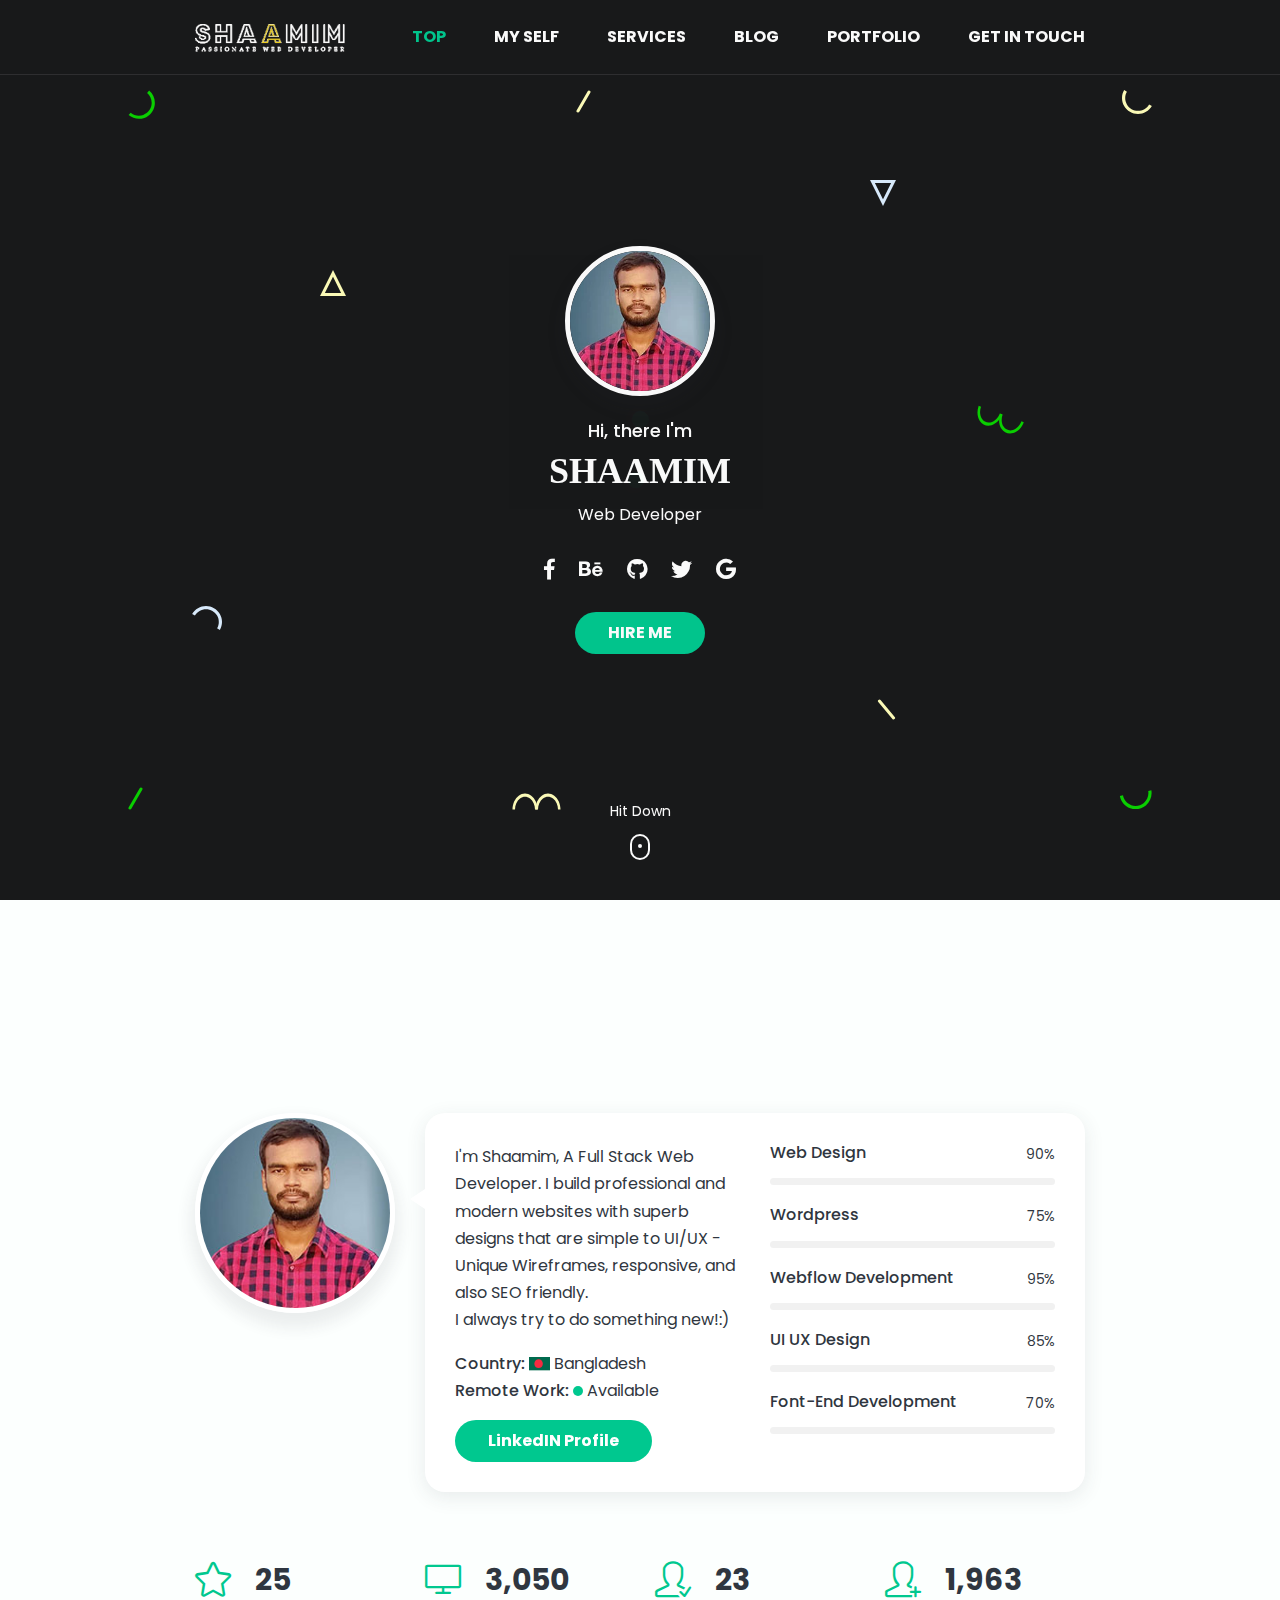
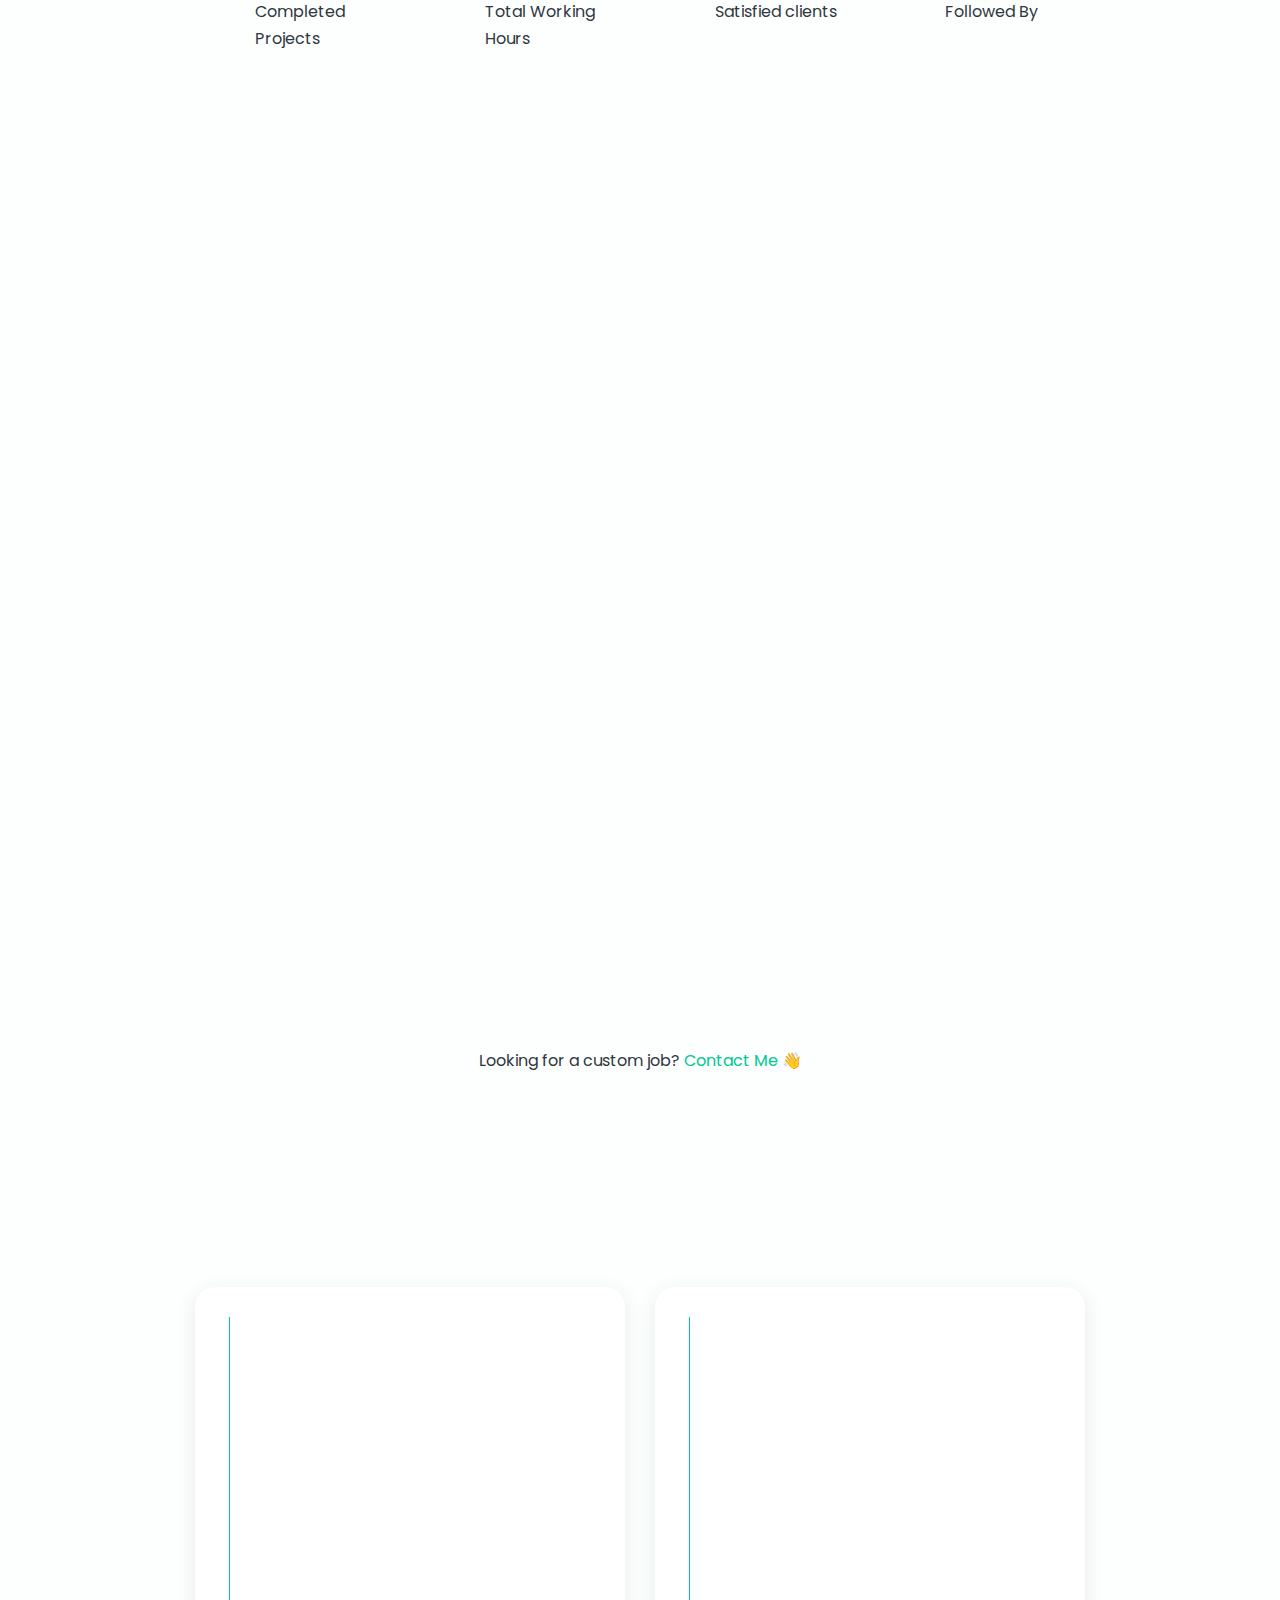
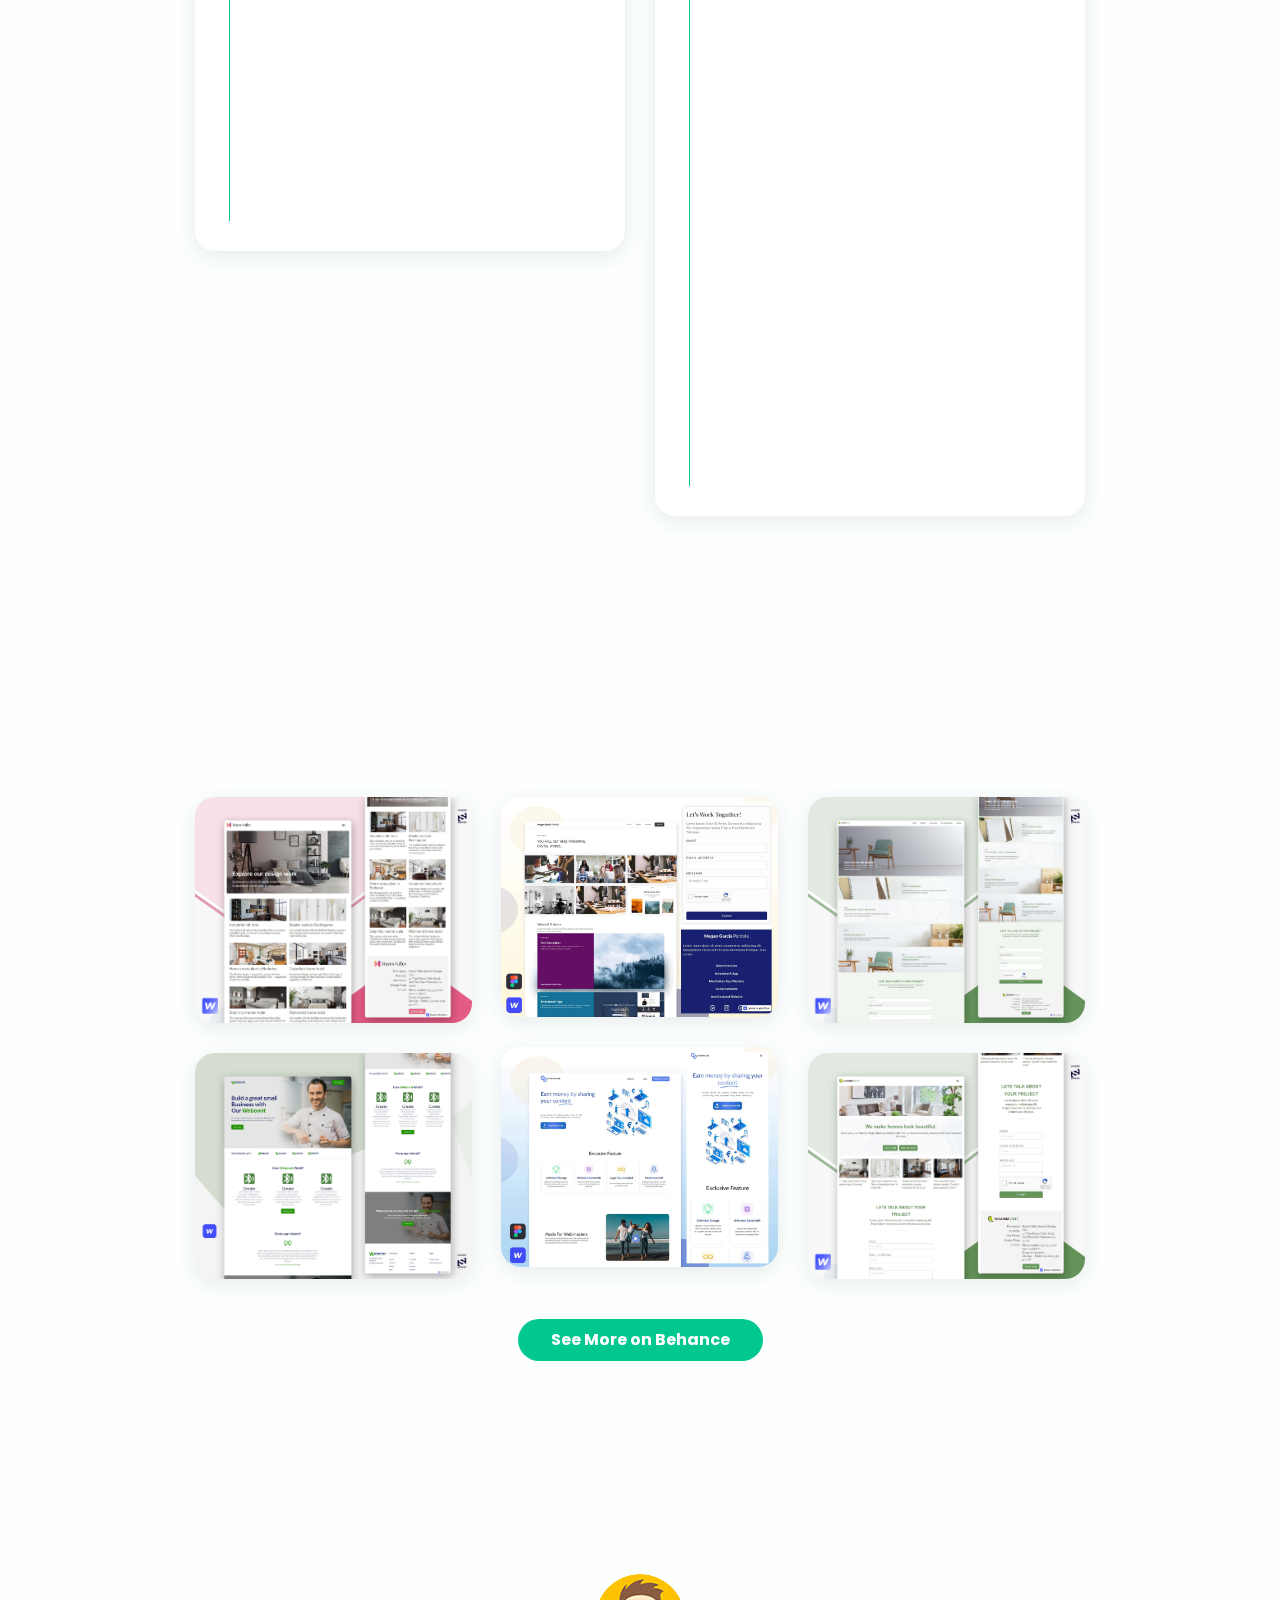
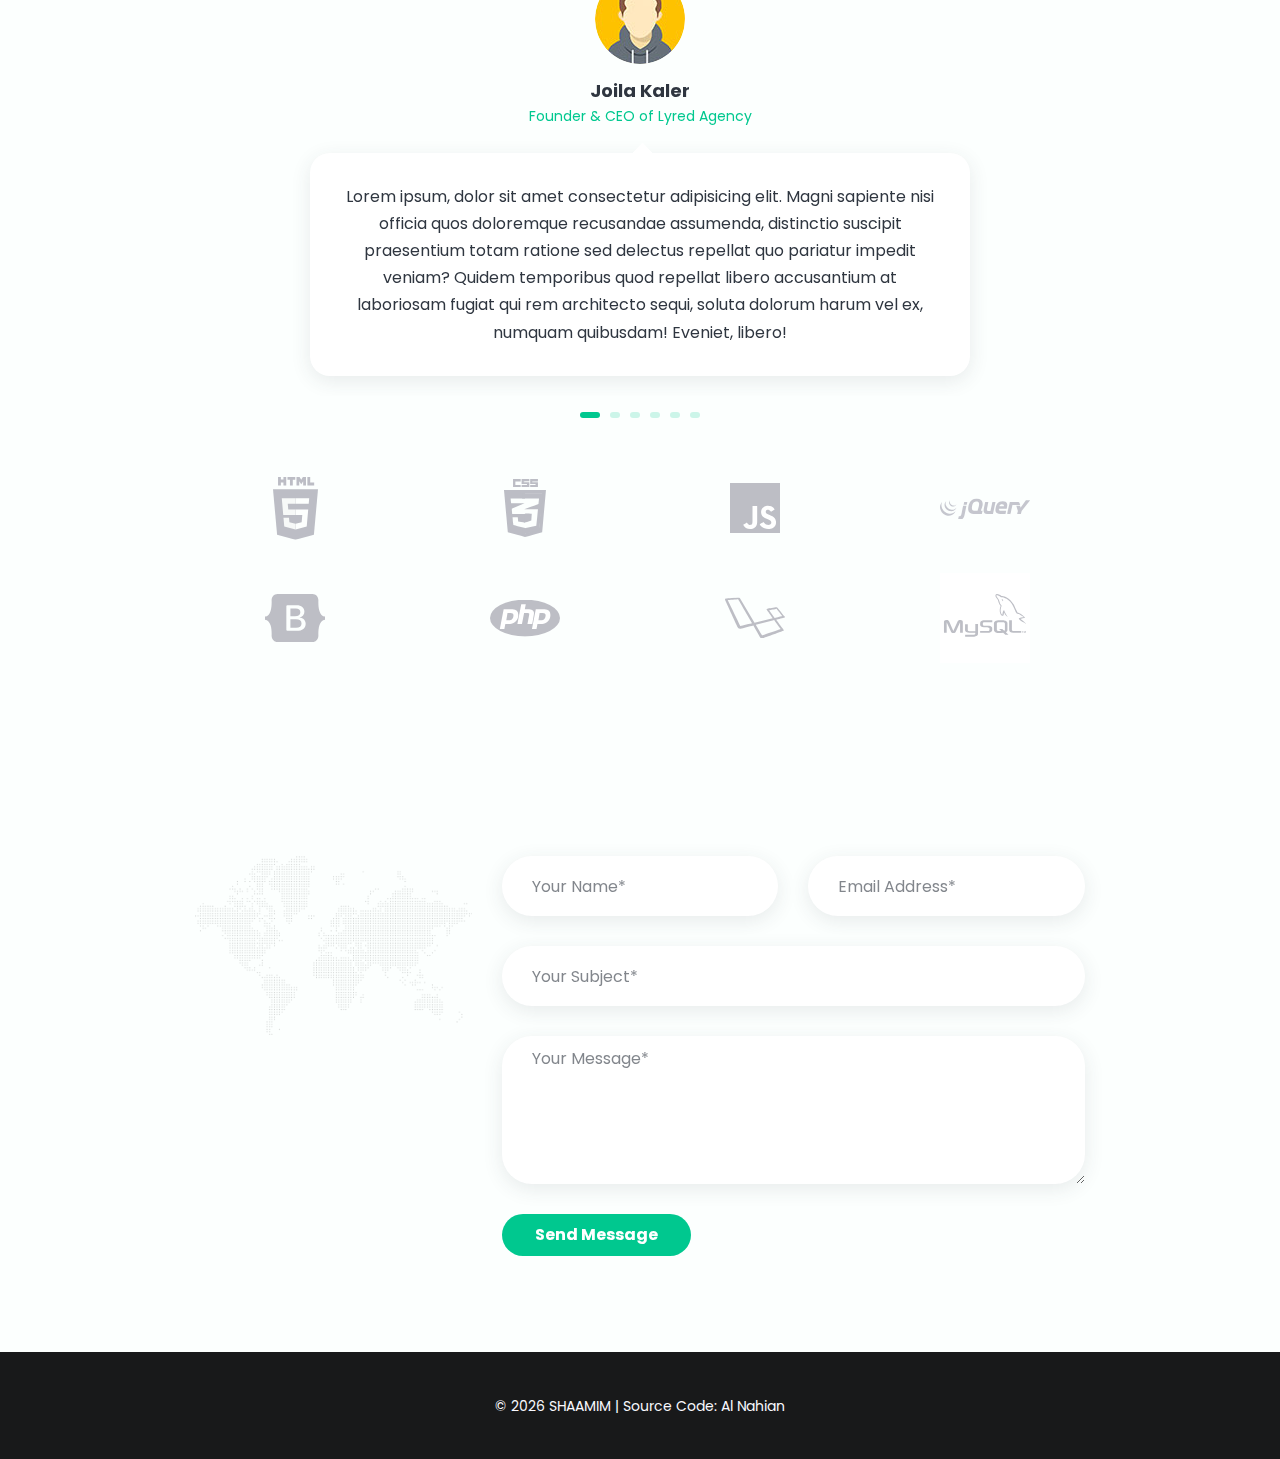
==== index.html @ f1e0cfa9 "Portfolio" ====
<!DOCTYPE html><html lang="en-US"><head> <meta name="google-site-verification" content="Hbr485qzuT2-w9kOaNn6FBaU_ZwC0NncgSJAzdGCWKU"/> <meta http-equiv="Content-Type" content="text/html; charset=UTF-8"/> <title>Shaamim's Days | Passionate Web Developer</title> 

<!-- Primary Meta Tags -->
<title>Shaamim's Days | A Passionate Web Developer</title>
<meta name="title" content="Shaamim's Days | A Passionate Web Developer">
<meta name="description" content="I Build Professional and Modern Websites with Superb Designs that are UI/UX - Unique Wireframes, Responsive, and also SEO Friendly.">

<!-- Open Graph / Facebook -->
<meta property="og:type" content="website">
<meta property="og:url" content="http://shaamimsdays.rf.gd/">
<meta property="og:title" content="Shaamim's Days | A Passionate Web Developer">
<meta property="og:description" content="I Build Professional and Modern Websites with Superb Designs that are UI/UX - Unique Wireframes, Responsive, and also SEO Friendly.">
<meta property="og:image" content="">

<!-- Twitter -->
<meta property="twitter:card" content="summary_large_image">
<meta property="twitter:url" content="http://shaamimsdays.rf.gd/">
<meta property="twitter:title" content="Shaamim's Days | A Passionate Web Developer">
<meta property="twitter:description" content="I Build Professional and Modern Websites with Superb Designs that are UI/UX - Unique Wireframes, Responsive, and also SEO Friendly.">
<meta property="twitter:image" content="">
    
    <!-- <script async src="https://www.googletagmanager.com/gtag/js?id=UA-193456936-1">
    </script> <script>window.dataLayer=window.dataLayer || []; function gtag(){dataLayer.push(arguments);}gtag('js', new Date()); gtag('config', 'UA-193456936-1'); </script> --> <meta name="viewport" content="width=device-width, initial-scale=1, maximum-scale=1"/> <link rel="shortcut icon" type="image/x-icon" href="images/favicon.png"/> <link rel="stylesheet" href="css/vendors.css" type="text/css" media="all"/> <link rel="stylesheet" href="css/style.css" type="text/css" media="all"/> <link rel="preconnect" href="https://fonts.gstatic.com"/> <link href="https://fonts.googleapis.com/css2?family=Poppins:wght@400;500;700&display=swap" rel="stylesheet"/><!--[if lt IE 9]> <script src="https://oss.maxcdn.com/html5shiv/3.7.2/html5shiv.min.js"></script> <script src="https://oss.maxcdn.com/respond/1.4.2/respond.min.js"></script><![endif]--></head><body> <div id="preloader"> <div class="outer"> <div class="infinityChrome"> <div></div><div></div><div></div></div><div class="infinity"> <div> <span></span> </div><div> <span></span> </div><div> <span></span> </div></div><svg xmlns="http://www.w3.org/2000/svg" version="1.1" class="goo-outer"> <defs> <filter id="goo"> <feGaussianBlur in="SourceGraphic" stdDeviation="6" result="blur"/> <feColorMatrix in="blur" values="1 0 0 0 0 0 1 0 0 0 0 0 1 0 0 0 0 0 18 -7" result="goo"/> <feBlend in="SourceGraphic" in2="goo"/> </filter> </defs> </svg> </div></div><header class="desktop-header-3 fixed-top"> <div class="container"> <nav class="navbar navbar-expand-lg navbar-dark"> <a class="navbar-brand" href="index.html"><img src="images/logo.png" alt="Logo - Al Nahian"/></a> <button aria-controls="navbarNavDropdown" aria-expanded="false" aria-label="Toggle navigation" class="navbar-toggler" data-target="#navbarNavDropdown" data-toggle="collapse" type="button"> <span class="navbar-toggler-icon"></span> </button> <div class="collapse navbar-collapse" id="navbarNavDropdown"> <ul class="navbar-nav ml-auto scrollspy"> <li class="nav-item"> <a class="nav-link" href="#home">TOP</a> </li><li class="nav-item"> <a href="#about" class="nav-link">MY SELF</a> </li><li class="nav-item"> <a href="#services" class="nav-link">SERVICES</a> </li><li class="nav-item"> <a href="blog.html" class="nav-link">BLOG</a> </li><li class="nav-item"> <a href="#works" class="nav-link">PORTFOLIO</a> </li><li class="nav-item"> <a href="#contact" class="nav-link">GET IN TOUCH</a> </li></ul> </div></nav> </div></header> <main class="content-3"> <section id="home" class="home d-flex align-items-center"> <div class="container"> <div class="intro"> <img src="images/avatar.webp" alt="Shamim Hossin" class="mb-4 own-avatar"/> <h4 class="mb-2 mt-0">Hi, there I'm</h4> <h1 class="mb-2 mt-0">SHAAMIM</h1> <span class="text-rotating">Web Developer, Font-End Developer, WordPress Expert, Webflow Developer, Researcher </span> <ul class="social-icons light list-inline mb-0 mt-4"> <li class="list-inline-item"> <a href="https://facebook.com/shaamimsdays" target="_blank"><i class="fab fa-facebook-f"></i></a> </li><li class="list-inline-item"> <a href="https://behance.net/shaamimsdays" target="_blank"><i class="fab fa-behance"></i></a> </li><li class="list-inline-item"> <a href="https://github.com/shamimINFO" target="_blank"><i class="fab fa-github"></i></a> </li><li class="list-inline-item"> <a href="https://twitter.com/shaamimsdays" target="_blank"><i class="fab fa-twitter"></i></a> </li><li class="list-inline-item"> <a href="https://www.google.com/search?q=shaamimsdays" target="_blank"><i class="fab fa-google"></i></a> </li></ul> <div class="mt-4"> <a href="https://www.fiverr.com/shaamim_" class="btn btn-default">HIRE ME</a> </div></div><div class="scroll-down"> <a href="#about" class="mouse-wrapper"> <span>Hit Down</span> <span class="mouse"> <span class="wheel"></span> </span> </a> </div><div class="parallax" data-relative-input="true"> <svg width="27" height="29" data-depth="0.3" class="layer p1" xmlns="http://www.w3.org/2000/svg"> <path d="M21.15625.60099c4.37954 3.67487 6.46544 9.40612 5.47254 15.03526-.9929 5.62915-4.91339 10.30141-10.2846 12.25672-5.37122 1.9553-11.3776.89631-15.75715-2.77856l2.05692-2.45134c3.50315 2.93948 8.3087 3.78663 12.60572 2.22284 4.297-1.5638 7.43381-5.30209 8.22768-9.80537.79387-4.50328-.8749-9.08872-4.37803-12.02821L21.15625.60099z" fill="#0ad200" fill-rule="evenodd"/> </svg> <svg width="26" height="26" data-depth="0.2" class="layer p2" xmlns="http://www.w3.org/2000/svg"> <path d="M13 3.3541L2.42705 24.5h21.1459L13 3.3541z" stroke="#fffeba" stroke-width="3" fill="none" fill-rule="evenodd"/> </svg> <svg width="30" height="25" data-depth="0.3" class="layer p3" xmlns="http://www.w3.org/2000/svg"> <path d="M.1436 8.9282C3.00213 3.97706 8.2841.92763 14.00013.92796c5.71605.00032 10.9981 3.04992 13.85641 8 2.8583 4.95007 2.8584 11.0491-.00014 16.00024l-2.77128-1.6c2.28651-3.96036 2.28631-8.84002.00011-12.8002-2.2862-3.96017-6.5124-6.40017-11.08513-6.4-4.57271.00018-8.79872 2.43984-11.08524 6.4002l-2.77128-1.6z" fill="#dceeff" fill-rule="evenodd"/> </svg> <svg width="15" height="23" data-depth="0.6" class="layer p4" xmlns="http://www.w3.org/2000/svg"> <rect transform="rotate(30 9.86603 10.13397)" x="7" width="3" height="25" rx="1.5" fill="#0ad200" fill-rule="evenodd"/> </svg> <svg width="15" height="23" data-depth="0.2" class="layer p5" xmlns="http://www.w3.org/2000/svg"> <rect transform="rotate(30 9.86603 10.13397)" x="7" width="3" height="25" rx="1.5" fill="#fffeba" fill-rule="evenodd"/> </svg> <svg width="49" height="17" data-depth="0.5" class="layer p6" xmlns="http://www.w3.org/2000/svg"> <g fill="#fffeba" fill-rule="evenodd"> <path d="M.5 16.5c0-5.71709 2.3825-10.99895 6.25-13.8567 3.8675-2.85774 8.6325-2.85774 12.5 0C23.1175 5.50106 25.5 10.78292 25.5 16.5H23c0-4.57303-1.90625-8.79884-5-11.08535-3.09375-2.28652-6.90625-2.28652-10 0C4.90625 7.70116 3 11.92697 3 16.5H.5z"/> <path d="M23.5 16.5c0-5.71709 2.3825-10.99895 6.25-13.8567 3.8675-2.85774 8.6325-2.85774 12.5 0C46.1175 5.50106 48.5 10.78292 48.5 16.5H46c0-4.57303-1.90625-8.79884-5-11.08535-3.09375-2.28652-6.90625-2.28652-10 0-3.09375 2.28651-5 6.51232-5 11.08535h-2.5z"/> </g> </svg> <svg width="26" height="26" data-depth="0.4" class="layer p7" xmlns="http://www.w3.org/2000/svg"> <path d="M13 22.6459L2.42705 1.5h21.1459L13 22.6459z" stroke="#dceeff" stroke-width="3" fill="none" fill-rule="evenodd"/> </svg> <svg width="19" height="21" data-depth="0.3" class="layer p8" xmlns="http://www.w3.org/2000/svg"> <rect transform="rotate(-40 6.25252 10.12626)" x="7" width="3" height="25" rx="1.5" fill="#fffeba" fill-rule="evenodd"/> </svg> <svg width="30" height="25" data-depth="0.3" data-depth-y="-1.30" class="layer p9" xmlns="http://www.w3.org/2000/svg"> <path d="M29.8564 16.0718c-2.85854 4.95114-8.1405 8.00057-13.85654 8.00024-5.71605-.00032-10.9981-3.04992-13.85641-8-2.8583-4.95007-2.8584-11.0491.00014-16.00024l2.77128 1.6c-2.28651 3.96036-2.28631 8.84002-.00011 12.8002 2.2862 3.96017 6.5124 6.40017 11.08513 6.4 4.57271-.00018 8.79872-2.43984 11.08524-6.4002l2.77128 1.6z" fill="#fffeba" fill-rule="evenodd"/> </svg> <svg width="47" height="29" data-depth="0.2" class="layer p10" xmlns="http://www.w3.org/2000/svg"> <g fill="#0ad200" fill-rule="evenodd"> <path d="M46.78878 17.19094c-1.95535 5.3723-6.00068 9.52077-10.61234 10.8834-4.61167 1.36265-9.0893-.26708-11.74616-4.27524-2.65686-4.00817-3.08917-9.78636-1.13381-15.15866l2.34923.85505c-1.56407 4.29724-1.2181 8.92018.90705 12.12693 2.12514 3.20674 5.70772 4.5107 9.39692 3.4202 3.68921-1.0905 6.92581-4.40949 8.48988-8.70673l2.34923.85505z"/> <path d="M25.17585 9.32448c-1.95535 5.3723-6.00068 9.52077-10.61234 10.8834-4.61167 1.36264-9.0893-.26708-11.74616-4.27525C.16049 11.92447-.27182 6.14628 1.68354.77398l2.34923.85505c-1.56407 4.29724-1.2181 8.92018.90705 12.12692 2.12514 3.20675 5.70772 4.5107 9.39692 3.4202 3.68921-1.0905 6.92581-4.40948 8.48988-8.70672l2.34923.85505z"/> </g> </svg> <svg width="33" height="20" data-depth="0.5" class="layer p11" xmlns="http://www.w3.org/2000/svg"> <path d="M32.36774.34317c.99276 5.63023-1.09332 11.3614-5.47227 15.03536-4.37895 3.67396-10.3855 4.73307-15.75693 2.77837C5.76711 16.2022 1.84665 11.53014.8539 5.8999l3.15139-.55567c.7941 4.50356 3.93083 8.24147 8.22772 9.8056 4.29688 1.56413 9.10275.71673 12.60554-2.2227C28.34133 9.98771 30.01045 5.4024 29.21635.89884l3.15139-.55567z" fill="#0ad200" fill-rule="evenodd"/> </svg> </div></div></section> <section id="about"> <div class="container"> <h2 class="section-title wow fadeInUp">Yeah THisIS Me</h2> <div class="spacer" data-height="60"></div><div class="row"> <div class="col-md-3"> <div class="text-center text-md-left"> <img src="images/avatar.jpg" alt="Shamim Hossain" class="own-avatar"/> </div><div class="spacer d-md-none d-lg-none" data-height="30"></div></div><div class="col-md-9 triangle-left-md triangle-top-sm"> <div class="rounded bg-white shadow-dark padding-30"> <div class="row"> <div class="col-md-6"> <p> I'm Shaamim, A Full Stack Web Developer. I build professional and modern websites with superb designs that are simple to UI/UX - Unique Wireframes, responsive, and also SEO friendly. <br>I always try to do something new!:) <ul class="about-me-facts"><!-- <li> <span class="font-weight-medium">Degree: </span><span id="my_current_age"> </span> BBA </li>--> <li><span class="font-weight-medium">Country: </span> <svg style="display: inline-block" xmlns="http://www.w3.org/2000/svg" width="16pt" height="10pt" viewBox="0 0 16 10"> <g id="surface1"> <rect x="0" y="0" width="16" height="10" style=" fill: rgb(0%, 41.568627%, 30.588235%); fill-opacity: 1; stroke: none; "></rect> <path style=" stroke: none; fill-rule: nonzero; fill: rgb( 95.686275%, 16.470588%, 25.490196% ); fill-opacity: 1; " d="M 10.398438 5 C 10.398438 6.839844 8.96875 8.332031 7.199219 8.332031 C 5.433594 8.332031 4 6.839844 4 5 C 4 3.160156 5.433594 1.667969 7.199219 1.667969 C 8.96875 1.667969 10.398438 3.160156 10.398438 5 Z M 10.398438 5 "> </path> </g> </svg> Bangladesh </li><li> <span class="font-weight-medium">Remote Work: </span> <span class="active-status"> </span> Available </li></ul> </p><div class="mt-3"> <a href="https://www.linkedin.com/in/shaamimsdays" class="btn btn-default" target="_blank">LinkedIN Profile</a> </div><div class="spacer d-md-none d-lg-none" data-height="30"></div></div><div class="col-md-6"> <div class="skill-item"> <div class="skill-info clearfix"> <h4 class="float-left mb-3 mt-0">Web Design</h4> <span class="float-right">90%</span> </div><div class="progress"> <div class="progress-bar data-background" role="progressbar" aria-valuemin="0" aria-valuemax="100" aria-valuenow="90" data-color="#00c88f"></div></div><div class="spacer" data-height="20"></div></div><div class="skill-item"> <div class="skill-info clearfix"> <h4 class="float-left mb-3 mt-0">Wordpress</h4> <span class="float-right">75%</span> </div><div class="progress"> <div class="progress-bar data-background" role="progressbar" aria-valuemin="0" aria-valuemax="100" aria-valuenow="75" data-color="#6157ff"></div></div><div class="spacer" data-height="20"></div></div><div class="skill-item"> <div class="skill-info clearfix"> <h4 class="float-left mb-3 mt-0">Webflow Development</h4> <span class="float-right">95%</span> </div><div class="progress"> <div class="progress-bar data-background" role="progressbar" aria-valuemin="0" aria-valuemax="100" aria-valuenow="95" data-color="#00A8FF"></div></div><div class="spacer" data-height="20"></div></div><div class="skill-item"> <div class="skill-info clearfix"> <h4 class="float-left mb-3 mt-0">UI UX Design</h4> <span class="float-right">85%</span> </div><div class="progress"> <div class="progress-bar data-background" role="progressbar" aria-valuemin="0" aria-valuemax="100" aria-valuenow="85" data-color="#ff5e57"></div></div><div class="spacer" data-height="20"></div></div><div class="skill-item"> <div class="skill-info clearfix"> <h4 class="float-left mb-3 mt-0">Font-End Development</h4> <span class="float-right">70%</span> </div><div class="progress"> <div class="progress-bar data-background" role="progressbar" aria-valuemin="0" aria-valuemax="100" aria-valuenow="70" data-color="#485460"></div></div><div class="spacer" data-height="20"></div></div></div></div></div></div></div><div class="spacer" data-height="70"></div><div class="row"> <div class="col-md-3 col-sm-6"> <div class="fact-item"> <span class="icon icon-star"></span> <div class="details"> <h3 class="mb-0 mt-0 number"><em class="count">25</em></h3> <p class="mb-0">Completed Projects</p></div></div><div class="spacer d-md-none d-lg-none" data-height="30"></div></div><div class="col-md-3 col-sm-6"> <div class="fact-item"> <span class="icon icon-screen-desktop"></span> <div class="details"> <h3 class="mb-0 mt-0 number"><em class="count">3,050</em></h3> <p class="mb-0">Total Working Hours</p></div></div><div class="spacer d-md-none d-lg-none" data-height="30"></div></div><div class="col-md-3 col-sm-6"> <div class="fact-item"> <span class="icon icon-user-following"></span> <div class="details"> <h3 class="mb-0 mt-0 number"><em class="count">23</em></h3> <p class="mb-0">Satisfied clients</p></div></div><div class="spacer d-md-none d-lg-none" data-height="30"></div></div><div class="col-md-3 col-sm-6"> <div class="fact-item"> <span class="icon icon-user-follow"></span> <div class="details"> <h3 class="mb-0 mt-0 number"><em class="count">1,963</em></h3> <p class="mb-0">Followed By</p></div></div></div></div></div></section> <section id="services"> <div class="container"> <h2 class="section-title wow fadeInUp">Services</h2> <div class="spacer" data-height="60"></div><div class="row"> <div class="col-md-4"> <div class="service-box rounded data-background padding-30 text-center text-light wow fadeInUp shadow-blue" data-color="#00A8FF"> <img src="images/web-design.svg" alt="Web Design"/> <h3 class="mb-3 mt-0">Web Design</h3> <p class="mb-0"> I build professional and modern websites with superb designs that are simple to UI/UX - Unique Wireframes, responsive, and also SEO friendly. </p></div><div class="spacer d-md-none d-lg-none" data-height="30"></div></div><div class="col-md-4"> <div class="service-box rounded data-background padding-30 text-light text-center wow fadeInUp shadow-grey" data-color="#485460" data-wow-delay="0.2s"> <img src="images/webflow.png" alt="PSD To HTML"/> <h3 class="mb-3 mt-0">Webflow Website Design</h3> <p class="mb-0"> I have well-known convarting knowledge and Experienced PSD, Skecth, XD, Figma info Webflow. </p></div><div class="spacer d-md-none d-lg-none" data-height="30"></div></div><div class="col-md-4"> <div class="service-box rounded data-background padding-30 text-center text-light wow fadeInUp shadow-purple" data-color="#37526c" data-wow-delay="0.4s"> <img src="images/wordpress.svg" alt="WordPress Website"/> <h3 class="mb-3 mt-0">WordPress Website</h3> <p class="mb-0"> Need any wordpress website for youe start business? well, I'm professional wordpress developer. get in touch with your project details. </p></div></div></div><div class="spacer" data-height="30"></div><div class="row"> <div class="col-md-4"> <div class="service-box rounded data-background padding-30 text-center text-light wow fadeInUp shadow-green" data-color="#6ba069"> <img src="images/web-development.svg" alt="Web Development"/> <h3 class="mb-3 mt-0">Web Development</h3> <p class="mb-0"> Need a custom unique site? Indeed, I'll assist you with building site(s) with PHP, Laravel, MySQL, at a sensible expense. </p></div><div class="spacer d-md-none d-lg-none" data-height="30"></div></div><div class="col-md-4"> <div class="service-box rounded data-background padding-30 text-center wow fadeInUp shadow-yellow" data-color="#3b71a6" data-wow-delay="0.2s"> <img src="images/css3.png" alt="Speed Optimization"/> <h3 class="mb-3 mt-0" >Css Issue </h3> <p class="mb-0" style="color: aliceblue;"> Most common problems CSS responsive problem. but if you need any help for css issue, please reach me </p></div><div class="spacer d-md-none d-lg-none" data-height="30"></div></div><div class="col-md-4"> <div class="service-box rounded data-background padding-30 text-center text-light wow fadeInUp shadow-red" data-color="#1f80e1" data-wow-delay="0.4s"> <img src="images/cms.png" alt="Tech Support"/> <h3 class="mb-3 mt-0">CMS Page Builder</h3> <p class="mb-0"> Want to develop your site in any CMS? well, we have proficiant team for your project. </p></div></div></div><div class="mt-5 text-center"> <p class="mb-0"> Looking for a custom job? <a href="#contact">Contact Me </a> 👋 </p></div></div></section> <section id="experience"> <div class="container"> <h2 class="section-title wow fadeInUp">Education & Experience</h2> <div class="spacer" data-height="60"></div><div class="row"> <div class="col-md-6"> <div class="timeline edu bg-white rounded shadow-dark padding-30 overflow-hidden"> <div class="timeline-container wow fadeInUp"> <div class="content"> <span class="time">2016</span> <h3 class="title">SSC</h3> <p> Secondary School Certificate in 2016 Dhaka with the result of GPA of 4.11. </p></div></div><div class="timeline-container wow fadeInUp" data-wow-delay="0.2s"> <div class="content"> <span class="time">2018</span> <h3 class="title">HSC</h3> <p> Higher Secondary Certificate with the result of GPA 4.42. </p></div></div><div class="timeline-container wow fadeInUp" data-wow-delay="0.4s"> <div class="content"> <span class="time">2019 - Present</span> <h3 class="title">Studying in BBA Second Year</h3> <p> Bhawal Badre Alam Government College was established on 1 July 1967 as Bhawal College. </p></div></div><span class="line"></span> </div></div><div class="col-md-6"> <div class="spacer d-md-none d-lg-none" data-height="30"></div><div class="timeline exp bg-white rounded shadow-dark padding-30 overflow-hidden"> <div class="timeline-container wow fadeInUp"> <div class="content"> <span class="time">2016 - 2018</span> <h3 class="title">Digital Marketing</h3> <p> Lorem ipsum dolor sit amet consectetur adipisicing elit. Inventore, consequuntur? </p></div></div><div class="timeline-container wow fadeInUp" data-wow-delay="0.2s"> <div class="content"> <span class="time">2018 - 2019</span> <h3 class="title">FOUNDER & CEO Jatpot Online Super Shop</h3> <p> E-commerce Site Maintenance. Designer of all over sector. Recommended and consulted with clients on the most appropriate graphic design. Created 4+ design presentations and proposals a month for clients and account managers. </p></div></div><div class="timeline-container wow fadeInUp" data-wow-delay="0.4s"> <div class="content"> <span class="time">2019 - Present</span> <h3 class="title">Webflow Designer and Wordpress Developer</h3> <p> I'm a highly experienced and proficient UI/UX designer & Webflow expert according to your Requirement. I’ll convert your provided design to webflow (such as Figma, XD, sketch & Photoshop to Webflow). </p></div></div><span class="line"></span> </div></div></div></div></section> <section id="works"> <div class="container"> <h2 class="section-title wow fadeInUp">Recent works</h2> <div class="spacer" data-height="60"></div><ul class="portfolio-filter list-inline wow fadeInUp"> <li class="current list-inline-item" data-filter="*">MIXED</li><li class="list-inline-item" data-filter=".webdesign">Webflow Design</li><li class="list-inline-item" data-filter=".webdev">Wordpress</li></ul> <div class="pf-filter-wrapper"> <select class="portfolio-filter-mobile"> <option value="*">MIXED</option> <option value=".webdesign">Webflow Design</option> <option value=".webdev">Wordpress</option> </select> </div><div class="row portfolio-wrapper"> <div class="col-md-4 col-sm-6 grid-item webdesign"> <a href="#small-dialog1" class="work-content"> <div class="portfolio-item rounded shadow-dark"> <div class="details"> <span class="term">Web Design</span> <h4 class="title">Webflow Website</h4> <span class="more-button"><i class="icon-options"></i></span> </div><div class="thumb"> <img src="images/works/thumbnails/pro (1).jpg" alt="lorem"/> <div class="mask"></div></div></div></a> <div id="small-dialog1" class="white-popup zoom-anim-dialog mfp-hide"> <img src="images/works/pro (1).jpg" alt="lorem"/> <h2>Home Decoration Webflow Website With CMS</h2> <p> Lorem ipsum dolor sit amet consectetur adipisicing elit. Voluptate, neque! Lorem ipsum dolor sit. </p><a href="#" class="btn btn-default btn-live" target="_blank">Live Preview</a> <a href="#" class="btn btn-default btn-live" target="_blank">View on Behance</a> </div></div><div class="col-md-4 col-sm-6 grid-item webdesign"> <a href="#small-dialog2" class="work-content"> <div class="portfolio-item rounded shadow-dark"> <div class="details"> <span class="term">Web Design</span> <h4 class="title">Lorem ipsum dolor sit amet.</h4> <span class="more-button"><i class="icon-options"></i></span> </div><div class="thumb"> <img src="images/works/thumbnails/pro (10).jpg" alt="lorem"/> <div class="mask"></div></div></div></a> <div id="small-dialog2" class="white-popup zoom-anim-dialog mfp-hide"> <img src="images/works/pro (10).jpg" alt="lorem"/> <h2>Lorem ipsum dolor sit.</h2> <p> Lorem ipsum, dolor sit amet consectetur adipisicing elit. Cupiditate, consectetur. </p><a href="#" class="btn btn-default btn-live" target="_blank">Live Preview</a> <a href="#" class="btn btn-default btn-live" target="_blank">View on Behance</a> </div></div><div class="col-md-4 col-sm-6 grid-item webdesign"> <a href="#small-dialog3" class="work-content"> <div class="portfolio-item rounded shadow-dark"> <div class="details"> <span class="term">Web Design</span> <h4 class="title">Lorem ipsum dolor sit.</h4> <span class="more-button"><i class="icon-options"></i></span> </div><div class="thumb"> <img src="images/works/thumbnails/pro (11).jpg" alt="lorem"/> <div class="mask"></div></div></div></a> <div id="small-dialog3" class="white-popup zoom-anim-dialog mfp-hide"> <img src="images/works/pro (11).jpg" alt="lorem"/> <h2>Lorem ipsum dolor sit amet consectetur adipisicing elit. Nam, sint?</h2> <p> Lorem ipsum dolor sit amet, consectetur adipisicing elit. Minus tenetur labore tempora suscipit cum, eos veniam vel odit recusandae dolore. </p><a href="#" class="btn btn-default btn-live" target="_blank">Live Preview</a> <a href="#" class="btn btn-default btn-live" target="_blank">View on Behance</a> </div></div><div class="col-md-4 col-sm-6 grid-item webdev"> <a href="#small-dialog4" class="work-content"> <div class="portfolio-item rounded shadow-dark"> <div class="details"> <span class="term">Web Development</span> <h4 class="title">Lorem ipsum dolor sit amet consectetur.</h4> <span class="more-button"><i class="icon-options"></i></span> </div><div class="thumb"> <img src="images/works/thumbnails/pro (12).jpg" alt="lorem"/> <div class="mask"></div></div></div></a> <div id="small-dialog4" class="white-popup zoom-anim-dialog mfp-hide"> <img src="images/works/pro (12).jpg" alt="lorem"/> <h2>Lorem ipsum dolor sit amet consectetur.</h2> <p> Lorem ipsum dolor sit amet consectetur adipisicing elit. Neque fugit quae officia perferendis officiis enim ab! </p><p> Lorem ipsum dolor sit amet consectetur adipisicing elit. Veniam, voluptates! </p><a href="#" class="btn btn-default btn-live" target="_blank">Live Preview</a> <a href="#" class="btn btn-default btn-live" target="_blank">View on Behance</a> </div></div><div class="col-md-4 col-sm-6 grid-item webdev"> <a href="#small-dialog5" class="work-content"> <div class="portfolio-item rounded shadow-dark"> <div class="details"> <span class="term">Web Development</span> <h4 class="title">Lorem ipsum dolor sit amet consectetur.</h4> <span class="more-button"><i class="icon-options"></i></span> </div><div class="thumb"> <img src="images/works/thumbnails/pro (13).jpg" alt="lorem"/> <div class="mask"></div></div></div></a> <div id="small-dialog5" class="white-popup zoom-anim-dialog mfp-hide"> <img src="images/works/pro (13).jpg" alt="lorem"/> <h2>Lorem ipsum dolor, sit amet consectetur adipisicing elit.</h2> <p> Lorem ipsum dolor sit amet consectetur adipisicing elit. Itaque exercitationem earum nam corporis tenetur eius quisquam. </p><a href="#" class="btn btn-default btn-live" target="_blank">Live Preview</a> <a href="#" class="btn btn-default btn-live" target="_blank">View on Behance</a> </div></div><div class="col-md-4 col-sm-6 grid-item webdev"> <a href="#small-dialog6" class="work-content"> <div class="portfolio-item rounded shadow-dark"> <div class="details"> <span class="term">Web Development</span> <h4 class="title">Lorem ipsum dolor sit amet consectetur adipisicing elit. Itaque!</h4> <span class="more-button"><i class="icon-options"></i></span> </div><div class="thumb"> <img src="images/works/thumbnails/pro (6).jpg" alt="lorem"/> <div class="mask"></div></div></div></a> <div id="small-dialog6" class="white-popup zoom-anim-dialog mfp-hide"> <img src="images/works/pro (6).jpg" alt="lorem"/> <h2>Lorem ipsum dolor sit.lorem Shitnte </h2> <p> Lorem ipsum, dolor sit amet consectetur adipisicing elit. Alias illo magnam non iure similique! Ab, quibusdam. Minima et quam labore. </p><a href="#" class="btn btn-default btn-live" target="_blank">Live Preview</a> <a href="#" class="btn btn-default btn-live" target="_blank">View on Behance</a> </div></div></div><div class="load-more text-center mt-4"> <a href="#" class="btn btn-default" target="_blank">See More on Behance</a> </div></div></section><!-- Prices Section <section id="prices"> <div class="container"> section title <h2 class="section-title wow fadeIn">Pricing Plans</h2> <div class="spacer" data-height="60"></div><div class="row"> <div class="col-md-4 pr-md-0 mt-md-4 mt-0"> price item <div class="price-item bg-white rounded shadow-dark text-center"> <img src="images/pricing1.svg" alt="Starter"/> <h2 class="plan">Starter</h2> <p>- Single Page</p><p>- PSD To HTML Conversion</p><p>- Responsive Design</p><p>- Basic Speed Optimization</p><p>- 3 Revisions</p><p>- 3 Days Free Support</p><h3 class="price"><em>$</em>49<span>Only</span></h3> <a href="#contact" class="btn btn-default">Get Started</a> </div></div><div class="col-md-4 px-md-0 my-4 my-md-0"> price item recommended <div class="price-item bg-white rounded shadow-dark text-center best"> <span class="badge">Popular</span> <img src="images/jet.svg" alt="Standard"/> <h2 class="plan">Standard</h2> <p>- 3 to 5 Pages</p><p>- SEO Friendly Design</p><p>- Mobile-First Website</p><p>- Premium Speed Optimization</p><p>- 15 Revisions</p><p>- 3 Days Free Support</p><h3 class="price"><em>$</em>149<span>Only</span></h3> <a href="#contact" class="btn btn-default">Get Started</a> </div></div><div class="col-md-4 pl-md-0 mt-md-4 mt-0"> price item <div class="price-item bg-white rounded shadow-dark text-center"> <img src="images/pricing3.svg" alt="Premium"/> <h2 class="plan">Premium</h2> <p>- Multiple Pages</p><p>- Modern Layout</p><p>- Free Hosting Management</p><p>- Advanced Speed Optimization</p><p>- Unlimited Revisions</p><p>- 24/7 Support & Many More...</p><h3 class="price"><em>$</em>399<span>Only</span></h3> <a href="#contact" class="btn btn-default">Get Started</a> </div></div></div></div></section> --> <section id="testimonials"> <div class="container"> <h2 class="section-title wow fadeInUp">Clients & Reviews</h2> <div class="spacer" data-height="60"></div><div class="testimonials-wrapper"> <div class="testimonial-item text-center mx-auto"> <div class="thumb mb-3 mx-auto"> <img src="images/client1.jpg" alt="Mahamud Hasan"/> </div><h4 class="mt-3 mb-0">Joila Kaler</h4> <span class="subtitle">Founder & CEO of Lyred Agency</span> <div class="bg-white padding-30 shadow-dark rounded triangle-top position-relative mt-4"> <p class="mb-0"> Lorem ipsum, dolor sit amet consectetur adipisicing elit. Magni sapiente nisi officia quos doloremque recusandae assumenda, distinctio suscipit praesentium totam ratione sed delectus repellat quo pariatur impedit veniam? Quidem temporibus quod repellat libero accusantium at laboriosam fugiat qui rem architecto sequi, soluta dolorum harum vel ex, numquam quibusdam! Eveniet, libero! </p></div></div><div class="testimonial-item text-center mx-auto"> <div class="thumb mb-3 mx-auto"> <img src="images/client2.jpg" alt="James Ross"/> </div><h4 class="mt-3 mb-0">James Tole</h4> <span class="subtitle">Executive </span> <div class="bg-white padding-30 shadow-dark rounded triangle-top position-relative mt-4"> <p class="mb-0"> Lorem ipsum, dolor sit amet consectetur adipisicing elit. At fugit dolorum aut ab quidem? Nemo, inventore maxime. Facilis, ab nobis quas, omnis sed quo eos veritatis suscipit voluptate est laboriosam. </p></div></div><div class="testimonial-item text-center mx-auto"> <div class="thumb mb-3 mx-auto"> <img src="images/client3.jpg" alt="Charles D'costa"/> </div><h4 class="mt-3 mb-0">Charles D'costa</h4> <span class="subtitle">Lead Instructor of Norman Institute</span> <div class="bg-white padding-30 shadow-dark rounded triangle-top position-relative mt-4"> <p class="mb-0"> Lorem ipsum dolor sit amet consectetur adipisicing elit. Harum quam velit aliquid, a officiis, sapiente repudiandae alias iste corrupti corporis dolorem commodi labore cumque obcaecati. Nesciunt, nulla! Error, beatae deleniti. </p></div></div><div class="testimonial-item text-center mx-auto"> <div class="thumb mb-3 mx-auto"> <img src="images/client4.jpg" alt="Webbin Mabuse"/> </div><h4 class="mt-3 mb-0">Webbin Mabuse</h4> <span class="subtitle">Lorem ipsum dolor sit amet, consectetur</span> <div class="bg-white padding-30 shadow-dark rounded triangle-top position-relative mt-4"> <p class="mb-0"> Lorem ipsum dolor, sit amet consectetur adipisicing elit. Fugit delectus officiis ullam nemo nobis quibusdam rem eum aperiam vitae quia voluptate mollitia, dolorem magnam porro illo blanditiis rerum exercitationem recusandae. Facilis, dolores. </p></div></div><div class="testimonial-item text-center mx-auto"> <div class="thumb mb-3 mx-auto"> <img src="images/client5.jpg" alt="Billy Simon"/> </div><h4 class="mt-3 mb-0">Billy Simon</h4> <span class="subtitle">Co-Founder of Simon Brothers Ltd.</span> <div class="bg-white padding-30 shadow-dark rounded triangle-top position-relative mt-4"> <p class="mb-0"> Lorem ipsum dolor sit, amet consectetur adipisicing elit. Sequi rem placeat nostrum reprehenderit labore inventore in unde omnis quidem nemo numquam corrupti doloribus consectetur, ullam fugiat quasi iusto ab vitae voluptate, deleniti porro explicabo! Doloribus reprehenderit a eius fugit adipisci? </p></div></div><div class="testimonial-item text-center mx-auto"> <div class="thumb mb-3 mx-auto"> <img src="images/client6.jpg" alt="Jeremey Ben"/> </div><h4 class="mt-3 mb-0">Jeremey Arthur</h4> <span class="subtitle">CEO of Jeremy IT & Business</span> <div class="bg-white padding-30 shadow-dark rounded triangle-top position-relative mt-4"> <p class="mb-0"> Lorem ipsum dolor sit amet consectetur adipisicing elit. Dicta iste perspiciatis vitae omnis, incidunt deleniti eos. Sapiente ipsa quaerat voluptate ea tenetur reiciendis quia nihil ut! Mollitia modi consectetur asperiores? </p></div></div></div><div class="row"> <div class="col-md-3 col-6"> <div class="client-item"> <div class="inner"> <img src="images/html.svg" alt="HTML"/> </div></div></div><div class="col-md-3 col-6"> <div class="client-item"> <div class="inner"> <img src="images/css.svg" alt="CSS"/> </div></div></div><div class="col-md-3 col-6"> <div class="client-item"> <div class="inner"> <img src="images/javascript.svg" alt="JavaScript"/> </div></div></div><div class="col-md-3 col-6"> <div class="client-item"> <div class="inner"> <img src="images/jquery.svg" alt="jQuery"/> </div></div></div><div class="col-md-3 col-6"> <div class="client-item"> <div class="inner"> <img src="images/bootstrap.svg" alt="Bootstrap"/> </div></div></div><div class="col-md-3 col-6"> <div class="client-item"> <div class="inner"> <img src="images/php.svg" alt="PHP"/> </div></div></div><div class="col-md-3 col-6"> <div class="client-item"> <div class="inner"> <img src="images/laravel.svg" alt="Laravel"/> </div></div></div><div class="col-md-3 col-6"> <div class="client-item"> <div class="inner"> <img src="images/mysql.svg" alt="MySQL"/> </div></div></div></div></div></section> <section id="contact"> <div class="container"> <h2 class="section-title wow fadeInUp">Say Hi!</h2> <div class="spacer" data-height="60"></div><div class="row"> <div class="col-md-4"> <div class="contact-info"> <h3 class="wow fadeInUp">Let's talk about everything!</h3> <p class="wow fadeInUp"> Don't like forms? Send me an <a href="mailto:info.shaamim@gmail.com">email</a>. 👋 </p></div></div><div class="col-md-8"> <form id="contact-form" class="contact-form mt-6" method="POST" action="https://formspree.io/"> <div class="messages"></div><div class="row"> <div class="column col-md-6"> <div class="form-group"> <input type="text" class="form-control" name="Name" id="InputName" placeholder="Your Name*" required="required" data-error="Name is required."/> <div class="help-block with-errors"></div></div></div><div class="column col-md-6"> <div class="form-group"> <input type="email" class="form-control" id="InputEmail" name="Email" placeholder="Email Address*" required="required" data-error="Email is required."/> <div class="help-block with-errors"></div></div></div><div class="column col-md-12"> <div class="form-group"> <input type="text" class="form-control" id="InputSubject" name="Subject" placeholder="Your Subject*" required="required" data-error="Subject is required."/> <div class="help-block with-errors"></div></div></div><div class="column col-md-12"> <div class="form-group"> <textarea name="Message" id="InputMessage" class="form-control" rows="5" placeholder="Your Message*" required="required" data-error="Message is required."></textarea> <div class="help-block with-errors"></div></div></div></div><button type="submit" id="submit" value="Submit" class="btn btn-default"> Send Message</button> </form> </div></div></div></section> <div class="spacer" data-height="96"></div><footer class="footer"> <div class="container"> <span class="copyright">© <span id="this_year">2021</span> SHAAMIM | Source Code: Al Nahian</span> </div></footer> </main> <a href="javascript:void()" id="return-to-top"><i class="fas fa-arrow-up"></i></a> <script src="js/jquery-1.12.3.min.js"></script> <script src="js/jquery.easing.min.js"></script> <script src="js/jquery.waypoints.min.js"></script> <script src="js/jquery.counterup.min.js"></script> <script src="js/popper.min.js"></script> <script src="js/bootstrap.min.js"></script> <script src="js/isotope.pkgd.min.js"></script> <script src="js/imagesloaded.pkgd.min.js"></script> <script src="js/slick.min.js"></script> <script src="js/wow.min.js"></script> <script src="js/morphext.min.js"></script> <script src="js/parallax.min.js"></script> <script src="js/jquery.magnific-popup.min.js"></script> <script src="js/custom.js"></script></body></html>
---- css/style.css ----
@charset "UTF-8";@import url(https://fonts.googleapis.com/css2?family=Poppins:wght@300;500;600&display=swap);*{margin:0;padding:0}html{margin:0!important;overflow:auto!important}body{color:#2f3640;background-color:#fcfffe;font-family:Poppins,sans-serif;font-size:16px;line-height:1.7;overflow-x:hidden;-webkit-font-smoothing:antialiased;-moz-osx-font-smoothing:grayscale}img{max-width:100%;height:auto;user-select:none;pointer-events:none}.text-center{text-align:center}.text-left{text-align:left}.text-right{text-align:right}.relative{position:relative}.font-weight-medium{font-weight:500!important}.active-status{height:10px;width:10px;border-radius:50%;background-color:#00c88f;display:inline-block}h1,h2,h3,h4,h5,h6{color:#2f3640;font-family:Poppins,sans-serif;font-weight:700;margin:20px 0}h1{font-size:36px}h2{font-size:28px}h3{font-size:24px}h4{font-size:18px}a{color:#00c88f;outline:0;-webkit-transition:all .3s ease-in-out;-o-transition:all .3s ease-in-out;transition:all .3s ease-in-out}a:hover{color:#18191a;text-decoration:none}a:focus{outline:0}blockquote{padding:20px 20px;margin:0 0 20px;font-size:16px;background:#f7f7f7;border-radius:10px}blockquote p{line-height:1.6}pre{display:block;padding:9.5px;margin:0 0 10px;font-size:13px;line-height:1.42857143;color:#333;word-break:break-all;word-wrap:break-word;background-color:#f5f5f5;border:1px solid #ccc;border-radius:0}.infinity{width:120px;height:60px;position:relative}.infinity div,.infinity span{position:absolute}.infinity div{top:0;left:50%;width:60px;height:60px;-webkit-animation:rotate 6.9s linear infinite;animation:rotate 6.9s linear infinite}.infinity div span{left:-8px;top:50%;margin:-8px 0 0 0;width:16px;height:16px;display:block;background:#00c88f;-webkit-box-shadow:2px 2px 8px rgba(255,76,96,.09);box-shadow:2px 2px 8px rgba(255,76,96,.09);border-radius:50%;-webkit-transform:rotate(90deg);-ms-transform:rotate(90deg);transform:rotate(90deg);-webkit-animation:move 6.9s linear infinite;animation:move 6.9s linear infinite}.infinity div span:after,.infinity div span:before{content:"";position:absolute;display:block;border-radius:50%;width:14px;height:14px;background:inherit;top:50%;left:50%;margin:-7px 0 0 -7px;-webkit-box-shadow:inherit;box-shadow:inherit}.infinity div span:before{-webkit-animation:drop1 .8s linear infinite;animation:drop1 .8s linear infinite}.infinity div span:after{-webkit-animation:drop2 .8s linear infinite .4s;animation:drop2 .8s linear infinite .4s}.infinity div:nth-child(2){-webkit-animation-delay:-2.3s;animation-delay:-2.3s}.infinity div:nth-child(2) span{-webkit-animation-delay:-2.3s;animation-delay:-2.3s}.infinity div:nth-child(3){-webkit-animation-delay:-4.6s;animation-delay:-4.6s}.infinity div:nth-child(3) span{-webkit-animation-delay:-4.6s;animation-delay:-4.6s}.infinityChrome{width:128px;height:60px}.infinityChrome div{position:absolute;width:16px;height:16px;background:#00c88f;-webkit-box-shadow:2px 2px 8px rgba(255,76,96,.09);box-shadow:2px 2px 8px rgba(255,76,96,.09);border-radius:50%;-webkit-animation:moveSvg 6.9s linear infinite;animation:moveSvg 6.9s linear infinite;-webkit-filter:url(#goo);filter:url(#goo);-webkit-transform:scaleX(-1);-ms-transform:scaleX(-1);transform:scaleX(-1);offset-path:path(
    "M64.3636364,29.4064278 C77.8909091,43.5203348 84.4363636,56 98.5454545,56 C112.654545,56 124,44.4117395 124,30.0006975 C124,15.5896556 112.654545,3.85282763 98.5454545,4.00139508 C84.4363636,4.14996252 79.2,14.6982509 66.4,29.4064278 C53.4545455,42.4803627 43.5636364,56 29.4545455,56 C15.3454545,56 4,44.4117395 4,30.0006975 C4,15.5896556 15.3454545,4.00139508 29.4545455,4.00139508 C43.5636364,4.00139508 53.1636364,17.8181672 64.3636364,29.4064278 Z"
  )}.infinityChrome div:after,.infinityChrome div:before{content:"";position:absolute;display:block;border-radius:50%;width:14px;height:14px;background:inherit;top:50%;left:50%;margin:-7px 0 0 -7px;-webkit-box-shadow:inherit;box-shadow:inherit}.infinityChrome div:before{-webkit-animation:drop1 .8s linear infinite;animation:drop1 .8s linear infinite}.infinityChrome div:after{-webkit-animation:drop2 .8s linear infinite .4s;animation:drop2 .8s linear infinite .4s}.infinityChrome div:nth-child(2){-webkit-animation-delay:-2.3s;animation-delay:-2.3s}.infinityChrome div:nth-child(3){-webkit-animation-delay:-4.6s;animation-delay:-4.6s}@-webkit-keyframes moveSvg{0%{offset-distance:0}25%{background:#8c7ae6}75%{background:#00c88f}100%{offset-distance:100%}}@keyframes moveSvg{0%{offset-distance:0}25%{background:#8c7ae6}75%{background:#00c88f}100%{offset-distance:100%}}@-webkit-keyframes rotate{50%{-webkit-transform:rotate(360deg);transform:rotate(360deg);margin-left:0}100%,50.0001%{margin-left:-60px}}@keyframes rotate{50%{-webkit-transform:rotate(360deg);transform:rotate(360deg);margin-left:0}100%,50.0001%{margin-left:-60px}}@-webkit-keyframes move{0%,50%{left:-8px}25%{background:#00c88f}75%{background:#8c7ae6}100%,50.0001%{left:auto;right:-8px}}@keyframes move{0%,50%{left:-8px}25%{background:#00c88f}75%{background:#8c7ae6}100%,50.0001%{left:auto;right:-8px}}@-webkit-keyframes drop1{100%{-webkit-transform:translate(32px,8px) scale(0);transform:translate(32px,8px) scale(0)}}@keyframes drop1{100%{-webkit-transform:translate(32px,8px) scale(0);transform:translate(32px,8px) scale(0)}}@-webkit-keyframes drop2{0%{-webkit-transform:translate(0,0) scale(.9);transform:translate(0,0) scale(.9)}100%{-webkit-transform:translate(32px,-8px) scale(0);transform:translate(32px,-8px) scale(0)}}@keyframes drop2{0%{-webkit-transform:translate(0,0) scale(.9);transform:translate(0,0) scale(.9)}100%{-webkit-transform:translate(32px,-8px) scale(0);transform:translate(32px,-8px) scale(0)}}#preloader{background:#18191a;height:100%;position:fixed;width:100%;z-index:1031}#preloader .outer{position:absolute;top:50%;left:50%;-webkit-transform:translate(-50%,-50%);-ms-transform:translate(-50%,-50%);transform:translate(-50%,-50%)}#preloader.light{background:#f9f9ff}.goo-outer{display:none}header.desktop-header-1{color:#fff;border-right:solid 1px rgba(255,255,255,.1);background:#18191a;padding:50px 40px 40px;position:fixed;left:0;overflow-y:auto;overflow-x:hidden;height:100vh;min-height:100vh;top:0;width:290px;z-index:1;-webkit-transform:translateX(0);-ms-transform:translateX(0);transform:translateX(0);-webkit-transition:all .3s ease-in-out;-o-transition:all .3s ease-in-out;transition:all .3s ease-in-out}header.desktop-header-1.open{-webkit-transform:translateX(0);-ms-transform:translateX(0);transform:translateX(0)}header.desktop-header-1 .vertical-menu{list-style:none;padding:0;margin-bottom:130px;margin-top:130px}header.desktop-header-1 .vertical-menu li.openmenu>a{color:#000}header.desktop-header-1 .vertical-menu li.openmenu .switch{-webkit-transform:rotate(45deg);-ms-transform:rotate(45deg);transform:rotate(45deg)}header.desktop-header-1 .vertical-menu li{padding:8px 0;position:relative;list-style:none;-webkit-transition:all .2s ease-in-out;-o-transition:all .2s ease-in-out;transition:all .2s ease-in-out}header.desktop-header-1 .vertical-menu li a:hover{color:#00c88f}header.desktop-header-1 .vertical-menu li i{color:#00c88f;margin-right:20px}header.desktop-header-1 .vertical-menu li .switch{font-size:30px;display:inline-block;padding:0 14px;line-height:1;cursor:pointer;color:#000;position:absolute;top:24px;-webkit-transform:rotate(0);-ms-transform:rotate(0);transform:rotate(0);-webkit-transition:all .2s ease-in-out;-o-transition:all .2s ease-in-out;transition:all .2s ease-in-out;-webkit-backface-visibility:hidden}header.desktop-header-1 .vertical-menu li a{color:#fff;font-family:Poppins,sans-serif;font-size:16px;font-weight:700;width:100%;text-decoration:none;position:relative}header.desktop-header-1 .vertical-menu li a.nav-link{display:initial;padding:0}header.desktop-header-1 .vertical-menu li .nav-link.active{color:#00c88f}header.desktop-header-1 .submenu{display:none;padding:0}header.desktop-header-1 .submenu li a{color:#000;font-size:18px;font-weight:700}header.desktop-header-1 .submenu li a:after{height:3px}header.desktop-header-1 .submenu li a:hover:after{width:100%;height:3px}header.desktop-header-1 .submenu li a:hover{color:#000}header.desktop-header-1 .footer{margin-top:auto}header.desktop-header-1 .copyright{color:#00c88f;font-size:14px}header.desktop-header-1.light{background:#f9f9ff;border-right:solid 1px rgba(0,0,0,.05)}header.desktop-header-1.light .vertical-menu li .nav-link.active{color:#00c88f}header.desktop-header-1.light .vertical-menu li a{color:#18191a}header.desktop-header-1.light .vertical-menu li a:hover{color:#00c88f}header.desktop-header-1.light .vertical-menu li i{color:#00c88f}header.desktop-header-2{color:#fff;border-right:solid 1px rgba(255,255,255,.1);background:#18191a;padding:40px;position:fixed;left:0;overflow-y:auto;overflow-x:hidden;height:100vh;min-height:100vh;top:0;width:110px;z-index:1;-webkit-transform:translateX(0);-ms-transform:translateX(0);transform:translateX(0);-webkit-transition:all .3s ease-in-out;-o-transition:all .3s ease-in-out;transition:all .3s ease-in-out}header.desktop-header-2.open{-webkit-transform:translateX(0);-ms-transform:translateX(0);transform:translateX(0)}header.desktop-header-2 .vertical-menu{list-style:none;padding:0;margin-top:100px;margin-bottom:0}header.desktop-header-2 .vertical-menu li.openmenu>a{color:#000}header.desktop-header-2 .vertical-menu li.openmenu .switch{-webkit-transform:rotate(45deg);-ms-transform:rotate(45deg);transform:rotate(45deg)}header.desktop-header-2 .vertical-menu li{padding:8px 0;position:relative;list-style:none;-webkit-transition:all .2s ease-in-out;-o-transition:all .2s ease-in-out;transition:all .2s ease-in-out}header.desktop-header-2 .vertical-menu li a:hover{color:#00c88f}header.desktop-header-2 .vertical-menu li a:hover i{color:#00c88f;opacity:1}header.desktop-header-2 .vertical-menu li i{color:#fff;margin-right:20px;opacity:.4;-webkit-transition:all .3s ease-in-out;-o-transition:all .3s ease-in-out;transition:all .3s ease-in-out}header.desktop-header-2 .vertical-menu li a{color:#fff;font-family:Poppins,sans-serif;font-size:24px;font-weight:700;width:100%;text-decoration:none;position:relative}header.desktop-header-2 .vertical-menu li a.nav-link{display:initial;padding:0}header.desktop-header-2 .vertical-menu li .nav-link.active{color:#00c88f}header.desktop-header-2 .vertical-menu li .nav-link.active i{color:#00c88f;opacity:1}header.desktop-header-2 .footer{margin-top:auto;position:relative}header.desktop-header-2 .copyright{color:#00c88f;font-size:14px;-webkit-transform:rotate(-180deg);-ms-transform:rotate(-180deg);transform:rotate(-180deg);-webkit-writing-mode:vertical-rl;-ms-writing-mode:tb-rl;writing-mode:vertical-rl;white-space:nowrap;display:inline-block;overflow:visible}header.desktop-header-2.light{background:#f9f9ff;border-right:solid 1px rgba(0,0,0,.05)}header.desktop-header-2.light .vertical-menu li i{color:#18191a;opacity:1}header.mobile-header-1{background:#18191a;display:none;padding:10px 0;-webkit-transition:all .3s ease-in-out;-o-transition:all .3s ease-in-out;transition:all .3s ease-in-out}header.mobile-header-1.open{-webkit-transform:translateX(290px);-ms-transform:translateX(290px);transform:translateX(290px)}header.mobile-header-1 .menu-icon button{background:0 0;border:0;cursor:pointer;outline:0;height:33px;width:33px}header.mobile-header-1 .menu-icon span{display:block;background:#fff;border-radius:5px;height:4px;position:relative;width:30px}header.mobile-header-1 .menu-icon span:before{content:"";display:block;background:#fff;border-radius:5px;height:4px;top:-10px;position:absolute;width:30px}header.mobile-header-1 .menu-icon span:after{content:"";display:block;background:#fff;border-radius:5px;height:4px;top:10px;position:absolute;width:30px}header.mobile-header-1 .site-logo{display:inline-block}header.mobile-header-1 .site-logo img{max-height:30px}header.mobile-header-1.light{background:#f9f9ff}header.mobile-header-1.light .menu-icon span{background:#18191a}header.mobile-header-1.light .menu-icon span:after,header.mobile-header-1.light .menu-icon span:before{background:#18191a}header.mobile-header-2{background:#18191a;display:none;padding:10px 0;-webkit-transition:all .3s ease-in-out;-o-transition:all .3s ease-in-out;transition:all .3s ease-in-out}header.mobile-header-2.open{-webkit-transform:translateX(110px);-ms-transform:translateX(110px);transform:translateX(110px)}header.mobile-header-2 .menu-icon button{background:0 0;border:0;cursor:pointer;outline:0;height:33px;width:33px}header.mobile-header-2 .menu-icon span{display:block;background:#fff;border-radius:5px;height:4px;position:relative;width:30px}header.mobile-header-2 .menu-icon span:before{content:"";display:block;background:#fff;border-radius:5px;height:4px;top:-10px;position:absolute;width:30px}header.mobile-header-2 .menu-icon span:after{content:"";display:block;background:#fff;border-radius:5px;height:4px;top:10px;position:absolute;width:30px}header.mobile-header-2 .site-logo{display:inline-block}header.mobile-header-2 .site-logo img{max-height:30px}.desktop-header-3{background:#18191a85;padding:20px 0;border-bottom:solid 1px rgba(255,255,255,.1)}.desktop-header-3 .navbar{padding:0}.desktop-header-3 .navbar-brand{padding-top:0;padding-bottom:0;width:150px}.desktop-header-3 .navbar-dark .navbar-nav .nav-link{color:#fff}.desktop-header-3 .nav-link{font-size:16px;font-weight:700;padding:0}.desktop-header-3 .nav-link.active{color:#00c88f!important}.desktop-header-3 .nav-link:hover{color:#00c88f!important}.desktop-header-3 .dropdown-menu{position:absolute;top:100%;left:0;z-index:1000;float:left;min-width:10rem;padding:.5rem 0;margin:.125rem 0 0;font-size:1rem;color:#212529;text-align:left;list-style:none;background-color:#fff;background-clip:padding-box;border:0;border-radius:.25rem}.desktop-header-3 button.navbar-toggler:focus{outline:0;outline:0}.desktop-header-3 .navbar-nav li:not(:last-child){padding-right:3rem}@media (min-width:992px){.desktop-header-3 .navbar-expand-lg .navbar-nav .nav-link{padding-right:0;padding-left:0}}.desktop-header-3.light{background:#f9f9ff;border-bottom:solid 1px rgba(0,0,0,.05)}.desktop-header-3.light .navbar-dark .navbar-nav .nav-link{color:#18191a}main.content{margin-left:290px;-webkit-transition:all .3s ease-in-out;-o-transition:all .3s ease-in-out;transition:all .3s ease-in-out}main.content.open{opacity:.8;-webkit-transform:translateX(290px);-ms-transform:translateX(290px);transform:translateX(290px)}main.content-2{margin-left:110px;-webkit-transition:all .3s ease-in-out;-o-transition:all .3s ease-in-out;transition:all .3s ease-in-out}main.content-2.open{opacity:.8;-webkit-transform:translateX(110px);-ms-transform:translateX(110px);transform:translateX(110px)}section{padding-top:110px;position:relative}section.home{background:#18191a;padding:0;height:100vh;min-height:100vh}section.home .intro{margin:auto;max-width:540px;text-align:center;position:relative;z-index:1}.own-avatar{border:5px solid #fff;border-radius:50%;box-shadow:0 10px 15px 5px #2f364015}section.home .intro h1{color:#fff;font-size:36px;font-family:NEON LED Light}section.home .intro h4{color:#fff;font-weight:500}section.home .intro span{color:#fff;font-size:16px}section.home .intro img{max-width:150px}section.home .social-icons li a{color:#fff}section.home.light{background:#f9f9ff}section.home.light .intro h1{color:#18191a}section.home.light .intro span{color:#454360}section.home.light .social-icons li a{color:#18191a}section.home.light .social-icons li a:hover{color:#00c88f}.section-title{font-size:36px;margin:0;margin-left:14px;position:relative;font-family:NEON LED Light}.section-title:before{content:"";background-image:url(../images/dots-bg.svg);display:block;height:37px;left:-14px;top:-14px;position:absolute;width:37px}.about-me-facts{list-style-type:none}.parallax{position:absolute;left:0;top:0;height:100%;width:100%}.parallax .layer{position:absolute}.parallax .p1{left:10%;top:10%}.parallax .p2{left:25%;top:30%}.parallax .p3{left:15%;bottom:30%}.parallax .p4{left:10%;bottom:10%}.parallax .p5{left:45%;top:10%}.parallax .p6{left:40%;bottom:10%}.parallax .p7{top:20%;right:30%}.parallax .p8{right:30%;bottom:20%}.parallax .p9{right:10%;top:10%}.parallax .p10{top:45%;right:20%}.parallax .p11{bottom:10%;right:10%}.skill-item .skill-info h4{font-size:16px;font-weight:500}.skill-item .skill-info span{font-size:14px}.service-box{-webkit-transform:translateY(0);-ms-transform:translateY(0);transform:translateY(0);-webkit-transition:all .3s ease-in-out;-o-transition:all .3s ease-in-out;transition:all .3s ease-in-out;cursor:pointer}.service-box h3{font-size:20px;text-transform:uppercase;color:#f0f8ff}.service-box img{margin-bottom:22px}.service-box:hover{-webkit-transform:translateY(-10px);-ms-transform:translateY(-10px);transform:translateY(-10px)}.portfolio-wrapper [class*=col-]{margin-top:15px;margin-bottom:15px}.pf-filter-wrapper{display:none}.portfolio-item{position:relative;overflow:hidden;cursor:pointer}.portfolio-item .thumb{overflow:hidden}.portfolio-item .details{color:#fff;position:absolute;height:100%;width:100%;z-index:1}.portfolio-item .details h4{color:#fff;font-size:20px;margin:0 0 10px;padding:0 20px;opacity:0;-webkit-transform:translateY(30px);-ms-transform:translateY(30px);transform:translateY(30px);-webkit-transition:all cubic-bezier(.075,.82,.165,1) 1s;-o-transition:all cubic-bezier(.075,.82,.165,1) 1s;transition:all cubic-bezier(.075,.82,.165,1) 1s;position:absolute;top:60px}.portfolio-item .details span.term{color:#fff;background:#00c88f;border-bottom-left-radius:15px;border-bottom-right-radius:15px;font-size:14px;opacity:0;display:inline-block;padding:3px 10px;position:absolute;top:0;left:20px;-webkit-transform:translateY(-40px);-ms-transform:translateY(-40px);transform:translateY(-40px);-webkit-transition:all cubic-bezier(.075,.82,.165,1) 1s;-o-transition:all cubic-bezier(.075,.82,.165,1) 1s;transition:all cubic-bezier(.075,.82,.165,1) 1s}.portfolio-item .details .more-button{color:#fff;font-size:20px;display:block;background:#00c88f;border-radius:100%;height:40px;line-height:42px;text-align:center;position:absolute;bottom:20px;left:20px;width:40px;opacity:0;-webkit-transition:all .3s ease-in-out;-o-transition:all .3s ease-in-out;transition:all .3s ease-in-out}.portfolio-item .mask{background:#18191a;position:absolute;left:0;top:0;opacity:0;height:100%;width:100%;-webkit-transition:all .3s ease-in-out;-o-transition:all .3s ease-in-out;transition:all .3s ease-in-out}.portfolio-item:hover .mask{opacity:.8}.portfolio-item:hover .details h4,.portfolio-item:hover .details span{opacity:1;-webkit-transform:translateY(0);-ms-transform:translateY(0);transform:translateY(0)}.portfolio-item:hover .details .more-button{opacity:1}.portfolio-filter{margin-bottom:25px}.portfolio-filter li{color:#2f3640;cursor:pointer;font-family:Poppins,sans-serif;font-size:16px;font-weight:700;position:relative;-webkit-transition:all .3s ease-in-out;-o-transition:all .3s ease-in-out;transition:all .3s ease-in-out}.portfolio-filter li:hover{color:#00c88f}.portfolio-filter li.current{color:#00c88f}.portfolio-filter li:not(:last-child){margin-right:1.8rem}select.portfolio-filter-mobile{font-size:16px;border-radius:10px;outline:0;margin-bottom:30px;position:relative;width:100%}.pf-filter-wrapper{position:relative}.pf-filter-wrapper:after{content:"";font-family:FontAwesome;position:absolute;top:0;right:20px;color:#000}.fact-item .details{margin-left:60px}.fact-item .icon{font-size:36px;color:#00c88f;float:left}.fact-item .number{font-size:30px}.fact-item .number em{font-style:normal}.fact-item p{font-size:16px}.price-item{padding:30px 40px}.price-item h2.plan{font-size:24px}.price-item .price{font-size:36px;font-weight:700;margin:0}.price-item .price em{font-style:normal;font-size:14px;vertical-align:super;margin-right:5px}.price-item .price span{font-size:16px;font-weight:400;margin-left:10px}.price-item ul{margin-bottom:0}.price-item ul li{line-height:2.1}.price-item .btn{margin-top:20px}.price-item.best{padding:55px 40px;z-index:1;position:relative}.price-item .badge{color:#fff;background:#00c88f;-webkit-transform:rotate(-90deg);-ms-transform:rotate(-90deg);transform:rotate(-90deg);position:absolute;left:0;top:25px;padding:7px 12px;font-size:14px;font-weight:400;border-top-left-radius:15px;border-bottom-left-radius:15px;border-top-right-radius:0;border-bottom-right-radius:0}.testimonials-wrapper{max-width:700px;margin:auto}.testimonial-item{padding:0 20px 20px}.testimonial-item .thumb{border-radius:50%;overflow:hidden;height:90px;width:90px}.testimonial-item .subtitle{color:#00c88f;font-size:14px}.testimonial-item p{font-size:16px}.client-item{min-height:50px;position:relative;text-align:center;margin-top:60px}.client-item .inner{text-align:center;position:absolute;left:0;top:50%;-webkit-transform:translateY(-50%);-ms-transform:translateY(-50%);transform:translateY(-50%);width:100%}.client-item img{display:inline-block}.contact-info{background-image:url(../images/map.svg);background-repeat:no-repeat;background-size:contain;min-height:200px}.contact-info h3{font-size:23px;margin:0 0 10px}.help-block.with-errors{color:red;font-size:12px;padding-left:30px}.help-block.with-errors ul{margin-bottom:0}.spacer{clear:both}.text-link{font-family:Poppins,sans-serif;font-size:14px;font-weight:700;text-transform:uppercase}#infscr-loading{position:absolute;left:50%;margin-left:-15px;bottom:10px}#infscr-loading img{display:none}.fa-spinner{margin-right:10px;display:none}.scroll-down{position:absolute;bottom:40px;left:0;width:100%;z-index:1}.scroll-down.light span{color:#454360}.scroll-down.light .mouse{border-color:#18191a}.scroll-down.light .mouse .wheel{background:#18191a}@-webkit-keyframes ani-mouse{0%{top:29%}15%{top:50%}50%{top:50%}100%{top:29%}}@keyframes ani-mouse{0%{top:29%}15%{top:50%}50%{top:50%}100%{top:29%}}.mouse-wrapper{color:#fff;font-size:14px;display:block;max-width:100px;margin:auto;text-align:center}.mouse-wrapper:hover{color:#fff}.mouse{border:solid 2px #fff;border-radius:16px;display:block;margin:auto;margin-top:10px;height:26px;position:relative;width:20px}.mouse .wheel{background:#fff;border-radius:100%;display:block;position:absolute;top:8px;left:50%;-webkit-transform:translateX(-50%);-ms-transform:translateX(-50%);transform:translateX(-50%);height:4px;width:4px;-webkit-animation:ani-mouse 2s linear infinite;animation:ani-mouse 2s linear infinite}.circle{border-radius:100%}footer.footer{background:#18191a;padding:40px 0;text-align:center}footer.footer .copyright{color:#f9f9ff;font-size:14px}footer.footer.light{background:#f9f9ff;border-top:solid 1px rgba(0,0,0,.05)}body.dark{color:#fff;background-color:#18191a}body.dark .section-title{color:#fff}body.dark .section-title:before{background:url(../images/dots-bg-light.svg)}body.dark .bg-dark{background:#302f4e!important}body.dark h1,body.dark h2,body.dark h3,body.dark h4,body.dark h5,body.dark h6{color:#fff}body.dark .triangle-top:before{border-bottom-color:#302f4e}body.dark .timeline.edu .timeline-container::after,body.dark .timeline.exp .timeline-container::after{background:#302f4e}body.dark .portfolio-filter li{color:#fff}body.dark a:hover{color:#fff}body.dark .portfolio-filter li.current{color:#00c88f}body.dark .contact-info{background-image:url(../images/map-light.png)}body.dark .white-popup{background:#302f4e}body.dark footer.footer{border-top:solid 1px rgba(255,255,255,.1)}body.dark .bg-white{background-color:#302f4e!important}.btn{border-radius:30px;font-family:Poppins,sans-serif;font-size:16px;font-weight:700;overflow:hidden;line-height:1;padding:12px 32px;position:relative}.btn:focus{-webkit-box-shadow:none;box-shadow:none}.btn:focus{outline:0}@-webkit-keyframes button-push{50%{-webkit-transform:scale(.8);transform:scale(.8)}100%{-webkit-transform:scale(1);transform:scale(1)}}@-webkit-keyframes hvr-push{50%{-webkit-transform:scale(.8);transform:scale(.8)}100%{-webkit-transform:scale(1);transform:scale(1)}}@keyframes hvr-push{50%{-webkit-transform:scale(.8);transform:scale(.8)}100%{-webkit-transform:scale(1);transform:scale(1)}}.btn-default{color:#fff;background:#00c88f;display:inline-block;vertical-align:middle;position:relative;-webkit-transform:perspective(1px) translateZ(0);transform:perspective(1px) translateZ(0);-webkit-box-shadow:0 0 1px transparent;box-shadow:0 0 1px transparent}.btn-default:hover{color:#fff;-webkit-animation-name:button-push;animation-name:button-push;-webkit-animation-duration:.3s;animation-duration:.3s;-webkit-animation-timing-function:linear;animation-timing-function:linear;-webkit-animation-iteration-count:1;animation-iteration-count:1}.btn-full{text-align:center;width:100%}.btn-group-lg>.btn,.btn-lg{padding:28px 30px;font-size:18px;font-weight:100;line-height:0}.btn-sm{padding:17px 16px;font-size:12px;line-height:0}.btn-xs{padding:12px 10px;font-size:12px;line-height:0}.btn.disabled,.btn:disabled{opacity:1;cursor:not-allowed}.breadcrumb{font-size:14px;padding:0;margin-bottom:0;list-style:none;background-color:transparent;border-radius:0}.breadcrumb>.active{color:#9c9c9c}.progress{height:7px;margin-bottom:0;overflow:hidden;background-color:#f1f1f1;border-radius:15px;-webkit-box-shadow:none;box-shadow:none}.progress-bar{border-radius:15px;float:left;width:0;height:100%;font-size:12px;line-height:7px;color:#fff;text-align:center;background-color:#18191a;-webkit-box-shadow:none;box-shadow:none;-webkit-transition:width .6s ease;-o-transition:width .6s ease;transition:width .6s ease}.form-control{display:block;border-radius:30px;width:100%;height:60px;padding:10px 30px;font-size:16px;font-weight:400;line-height:1.6;color:#454360;background-color:#fff;background-image:none;border:0;-webkit-box-shadow:none;box-shadow:none}.form-control:focus{outline:0}.form-control::-webkit-input-placeholder{color:rgba(47,54,64,.6)}.form-control:-ms-input-placeholder{color:rgba(47,54,64,.6)}.form-control::-moz-placeholder{color:rgba(47,54,64,.6)}.form-control::-ms-input-placeholder{color:rgba(47,54,64,.6)}.form-control::placeholder{color:rgba(47,54,64,.6)}.form-group{margin-bottom:30px}.input-group-addon{padding:0;font-size:14px;font-weight:400;line-height:1;color:#555;text-align:center;background-color:transparent;border:0;border-radius:0}.alert{padding:15px;margin-bottom:20px;border:1px solid transparent;border-radius:20px}.alert-dismissable .close,.alert-dismissible .close{position:relative;top:0;right:0;color:inherit}.pagination{display:inline-block;padding-left:0;margin:0;border-radius:4px}.pagination>li:first-child>a,.pagination>li:first-child>span{margin-left:0;border-radius:50%}.pagination>li:last-child>a,.pagination>li:last-child>span{border-radius:50%}.pagination>.active>a,.pagination>.active>a:focus,.pagination>.active>a:hover,.pagination>.active>span,.pagination>.active>span:focus,.pagination>.active>span:hover{z-index:3;color:#fff;cursor:default;background-color:#454360;border-color:transparent}.pagination>li>a,.pagination>li>span{position:relative;float:left;font-weight:400;height:46px;line-height:32px!important;margin-left:11px;line-height:1.42857143;color:#1a1a1a;text-decoration:none;background-color:#fff;border:1px solid #eee;border-radius:50%;width:46px;text-align:center;-webkit-transition:all .3s ease-in-out;-o-transition:all .3s ease-in-out;transition:all .3s ease-in-out}.pagination>li>a:focus,.pagination>li>a:hover,.pagination>li>span:focus,.pagination>li>span:hover{z-index:2;color:#fff;background-color:#454360;border-color:transparent}.timeline{position:relative}.timeline .timeline-container{padding-left:50px;margin-bottom:50px;position:relative;background-color:inherit;width:100%}.timeline .timeline-container:last-of-type{margin-bottom:0}.timeline.edu .timeline-container::after{content:"";background:#fff;font-family:simple-line-icons;font-size:24px;color:#00c88f;position:absolute;left:-7px;top:0;z-index:1}.timeline.exp .timeline-container::after{content:"";background:#fff;font-family:simple-line-icons;font-size:24px;color:#00c88f;position:absolute;left:-7px;top:0;z-index:1}.timeline .content{position:relative}.timeline .content .time{color:#8b88b1;font-size:14px}.timeline .content h3{font-size:20px;margin:10px 0}.timeline .content p{margin:0}.timeline span.line{position:absolute;width:1px;background-color:#00c88f;top:30px;bottom:30px;left:34px}.social-icons li:not(:last-child){margin-right:1.5rem}.social-icons li a{font-size:21px}.social-icons.light li a:hover{color:#00c88f}#return-to-top{position:fixed;bottom:25px;right:25px;background:rgba(0,0,0,.2);width:40px;height:40px;display:block;text-decoration:none;border-radius:100%;display:none;z-index:4;-webkit-transition:all .3s ease-in-out;-o-transition:all .3s ease-in-out;transition:all .3s ease-in-out}#return-to-top i{color:#fff;margin:0;position:relative;left:13px;top:8px;font-size:16px;-webkit-transform:translateY(0);-ms-transform:translateY(0);transform:translateY(0);-webkit-transition:all .1s ease-in-out;-o-transition:all .1s ease-in-out;transition:all .1s ease-in-out}#return-to-top:hover{background:#00c88f}.rounded{border-radius:20px!important}.bg-white{background:#fff}.desktop-header-3 .dropdown-menu,.form-control,.form-control:focus,.shadow-dark{-webkit-box-shadow:0 5px 20px 0 rgba(47,54,64,.1);box-shadow:0 5px 20px 0 rgba(47,54,64,.1)}.shadow-light{-webkit-box-shadow:0 5px 20px 0 rgba(255,255,255,.01);box-shadow:0 5px 20px 0 rgba(255,255,255,.01)}.shadow-blue{-webkit-box-shadow:0 5px 20px 0 rgba(0,170,255,.5);box-shadow:0 5px 20px 0 rgba(0,170,255,.5)}.shadow-purple{-webkit-box-shadow:0 5px 20px 0 rgba(140,122,230,.5);box-shadow:0 5px 20px 0 rgba(140,122,230,.5)}.shadow-green{-webkit-box-shadow:0 5px 20px 0 rgba(0,200,143,.5);box-shadow:0 5px 20px 0 rgba(0,200,143,.5)}.shadow-red{-webkit-box-shadow:0 5px 20px 0 rgba(255,95,87,.5);box-shadow:0 5px 20px 0 rgba(255,95,87,.5)}.shadow-yellow{-webkit-box-shadow:0 5px 20px 0 rgba(249,214,76,.5);box-shadow:0 5px 20px 0 rgba(249,214,76,.5)}.shadow-grey{-webkit-box-shadow:0 5px 20px 0 rgba(72,84,96,.5);box-shadow:0 5px 20px 0 rgba(72,84,96,.5)}.padding-30{padding:30px}.triangle-left:before{content:"";width:0;height:0;border-top:10px solid transparent;border-bottom:10px solid transparent;border-right:15px solid #fff;position:absolute;left:-15px;top:20%}.triangle-top:before{content:"";width:0;height:0;border-left:10px solid transparent;border-right:10px solid transparent;border-bottom:10px solid #fff;position:absolute;left:50%;top:-10px;-webkit-transform:translateX(-7.5px);-ms-transform:translateX(-7.5px);transform:translateX(-7.5px)}.morphext>.animated{display:inline-block}.text-light h1,.text-light h2,.text-light h3,.text-light h4,.text-light h5,.text-light h6{color:#fff}.videoWrapper{position:relative;padding-bottom:56.25%;padding-top:0;height:0}.videoWrapper iframe{position:absolute;top:0;left:0;width:100%;height:100%}.mfp-zoom-in .mfp-with-anim{opacity:0;-webkit-transition:all .2s ease-in-out;-o-transition:all .2s ease-in-out;transition:all .2s ease-in-out;-webkit-transform:scale(.8);-ms-transform:scale(.8);transform:scale(.8)}.mfp-zoom-in.mfp-bg{opacity:0;-webkit-transition:all .3s ease-out;-o-transition:all .3s ease-out;transition:all .3s ease-out}.mfp-zoom-in.mfp-ready .mfp-with-anim{opacity:1;-webkit-transform:scale(1);-ms-transform:scale(1);transform:scale(1)}.mfp-zoom-in.mfp-ready.mfp-bg{opacity:.8}.mfp-zoom-in.mfp-removing .mfp-with-anim{-webkit-transform:scale(.8);-ms-transform:scale(.8);transform:scale(.8);opacity:0}.mfp-zoom-in.mfp-removing.mfp-bg{opacity:0}.white-popup{background:#fff;border-radius:25px;padding:30px;text-align:left;max-width:650px;margin:40px auto;position:relative}.my-mfp-zoom-in .zoom-anim-dialog{opacity:0;-webkit-transition:all .2s ease-in-out;-o-transition:all .2s ease-in-out;transition:all .2s ease-in-out;-webkit-transform:scale(.8);-ms-transform:scale(.8);transform:scale(.8)}.my-mfp-zoom-in.mfp-ready .zoom-anim-dialog{opacity:1;-webkit-transform:scale(1);-ms-transform:scale(1);transform:scale(1)}.my-mfp-zoom-in.mfp-removing .zoom-anim-dialog{-webkit-transform:scale(.8);-ms-transform:scale(.8);transform:scale(.8);opacity:0}.my-mfp-zoom-in.mfp-bg{opacity:0;-webkit-transition:opacity .3s ease-out;-o-transition:opacity .3s ease-out;transition:opacity .3s ease-out}.my-mfp-zoom-in.mfp-ready.mfp-bg{opacity:.8}.my-mfp-zoom-in.mfp-removing.mfp-bg{opacity:0}.mfp-close{font-size:40px;opacity:1}.mfp-close:hover{opacity:.75}.slick-slide{height:auto;outline:0}.slick-next,.slick-prev{width:40px;height:40px;line-height:40px;text-align:center;background:#454360;border-radius:0;top:calc(50% - 40px);z-index:1;-webkit-transform:translateX(0);-ms-transform:translateX(0);transform:translateX(0)}.slick-next:focus,.slick-next:hover,.slick-prev:focus,.slick-prev:hover{background:#454360}.slick-prev{left:0}.slick-prev:hover{background:#454360}.slick-next{right:0}.slick-next:hover{background:#454360}.slick-next:after,.slick-next:before{left:20px}.slick-prev:after,.slick-prev:before{left:17px}.slick-prev:before{content:"";background:#fff;display:block;width:1px;height:14px;top:8px;position:absolute;-ms-transform:rotate(45deg);-webkit-transform:rotate(45deg);transform:rotate(45deg)}.slick-prev:after{content:"";background:#fff;display:block;width:1px;height:14px;position:absolute;top:17px;-ms-transform:rotate(135deg);-webkit-transform:rotate(135deg);transform:rotate(135deg)}.slick-next:before{content:"";background:#fff;display:block;width:1px;height:14px;top:8px;position:absolute;-ms-transform:rotate(-45deg);-webkit-transform:rotate(-45deg);transform:rotate(-45deg)}.slick-next:after{content:"";background:#fff;display:block;width:1px;height:14px;position:absolute;top:17px;-ms-transform:rotate(45deg);-webkit-transform:rotate(45deg);transform:rotate(45deg)}.slick-dotted.slick-slider{margin-bottom:0}.slick-dots{position:relative;bottom:0;padding:0;margin:0}.slick-dots li{width:10px;height:6px;margin:0 5px}.slick-dots li.slick-active{width:20px;height:6px}.slick-dots li button{width:10px;height:6px;padding:0}.slick-dots li.slick-active button:before{background:#00c88f;border-radius:3px;opacity:1;height:6px;width:20px}.slick-dots li button:before{content:"";background:#00c88f30;border-radius:3px;opacity:1;height:6px;width:10px}@media only screen and (-webkit-min-device-pixel-ratio:1.5),only screen and (-o-min-device-pixel-ratio:3/2),only screen and (min--moz-device-pixel-ratio:1.5),only screen and (min-device-pixel-ratio:1.5){body,html{width:100%;overflow-x:hidden}}@media only screen and (min-width:768px) and (max-width:991px){.price-item{padding:40px 30px}}@media only screen and (max-width:991px){header.desktop-header-1{-webkit-transform:translateX(-290px);-ms-transform:translateX(-290px);transform:translateX(-290px)}header.mobile-header-1{display:block}main.content{margin-left:0}header.desktop-header-2{-webkit-transform:translateX(-110px);-ms-transform:translateX(-110px);transform:translateX(-110px)}header.mobile-header-2{display:block}main.content-2{margin-left:0}.desktop-header-3 .nav-link{padding:7px 0}}@media only screen and (max-width:768px){section.home{padding:150px 0;height:100%;min-height:100%}.portfolio-filter{display:none}.portfolio-item{max-width:360px;margin:auto}section.home .cta h1{font-size:52px}section.home .cta p{font-size:18px}.pf-filter-wrapper{display:block}.triangle-top-sm:before{content:"";width:0;height:0;border-left:10px solid transparent;border-right:10px solid transparent;border-bottom:10px solid #fff;position:absolute;left:50%;top:-10px;-webkit-transform:translateX(-7.5px);-ms-transform:translateX(-7.5px);transform:translateX(-7.5px)}body.dark .triangle-top-sm:before{border-bottom-color:#302f4e}.btn-live{display:block;margin-top:10px}}@media only screen and (min-width:768px){.container{max-width:920px}.triangle-left-md:before{content:"";width:0;height:0;border-top:10px solid transparent;border-bottom:10px solid transparent;border-right:15px solid #fff;position:absolute;left:0;top:20%}body.dark .triangle-left-md:before{border-right-color:#302f4e}}@media only screen and (max-width:576px){.portfolio-info li{display:block;padding:5px 0}.parallax .p1{left:10%;top:10%}.parallax .p2{left:15%;top:30%}.parallax .p3{left:10%;bottom:30%}.parallax .p4{left:10%;bottom:10%}.parallax .p5{left:45%;top:3%}.parallax .p6{left:40%;bottom:10%}.parallax .p7{top:20%;right:30%}.parallax .p8{right:30%;bottom:20%}.parallax .p9{right:10%;top:5%}.parallax .p10{top:45%;right:10%}.parallax .p11{bottom:10%;right:10%}.fact-item{text-align:center}.fact-item .details{margin-left:auto;text-align:center}.fact-item .icon{float:none}}@media only screen and (max-width:380px){.blog-page-section .blog-pagination ul li{height:40px;width:40px;line-height:40px;margin:0 5px}}@media (min-width:1200px){.container{max-width:920px}}@media (min-width:1366px){.container{max-width:1080px}}@media only screen and (max-height:500px){.scroll-down{display:none}}@media only screen and (max-height:667px){header.desktop-header-2 .footer{margin-top:100px}}
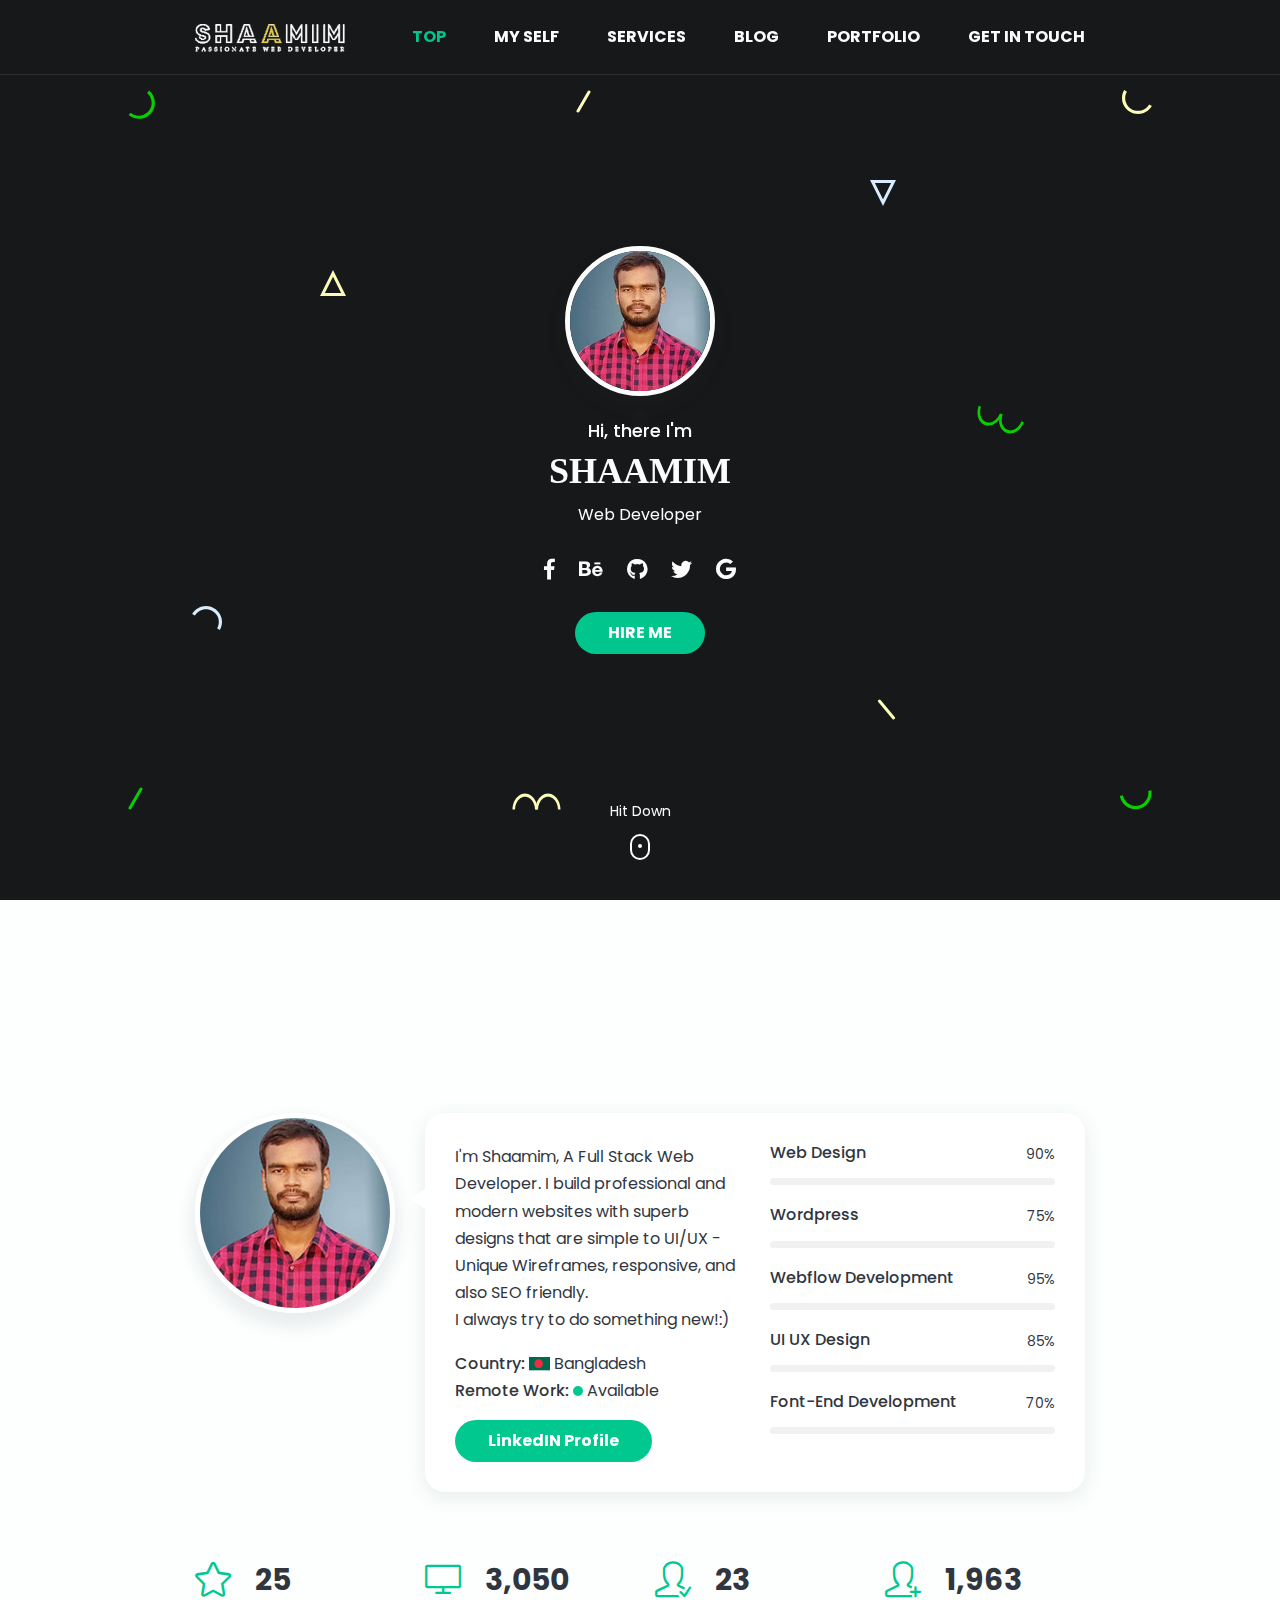
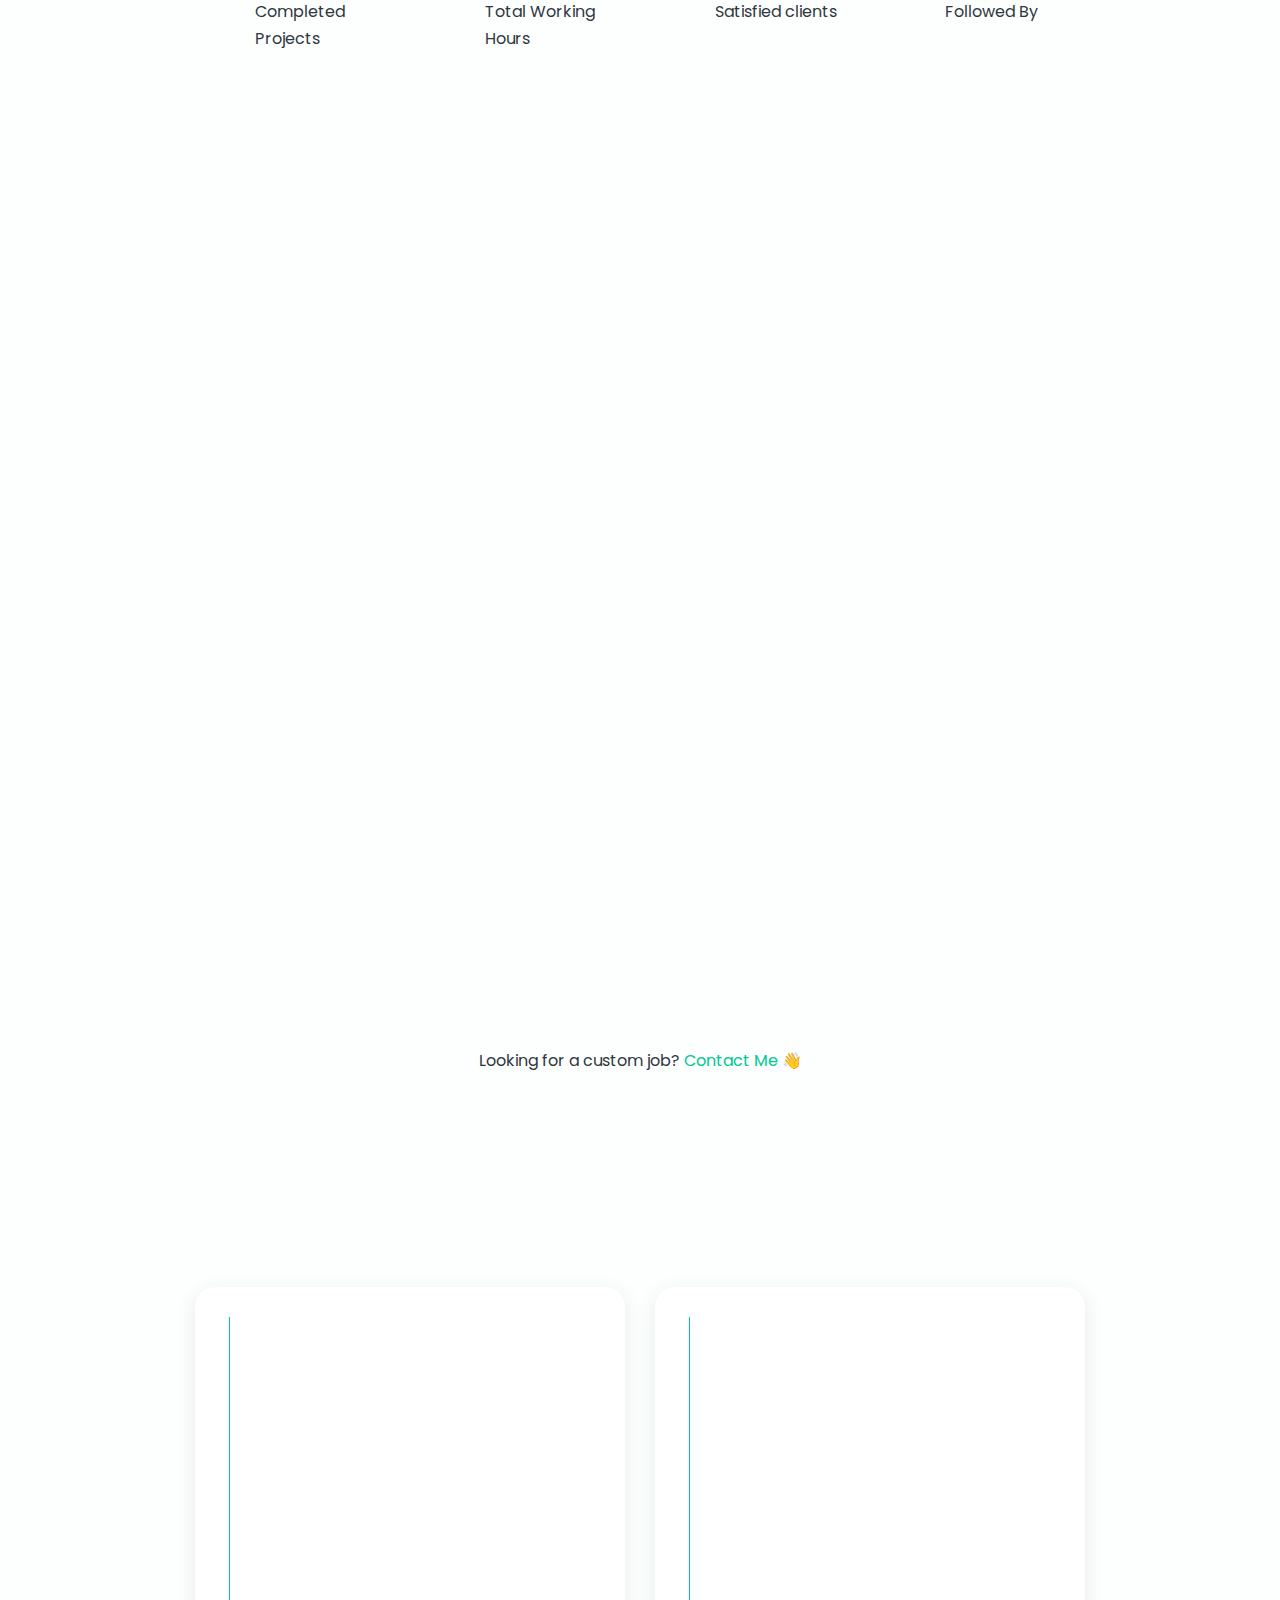
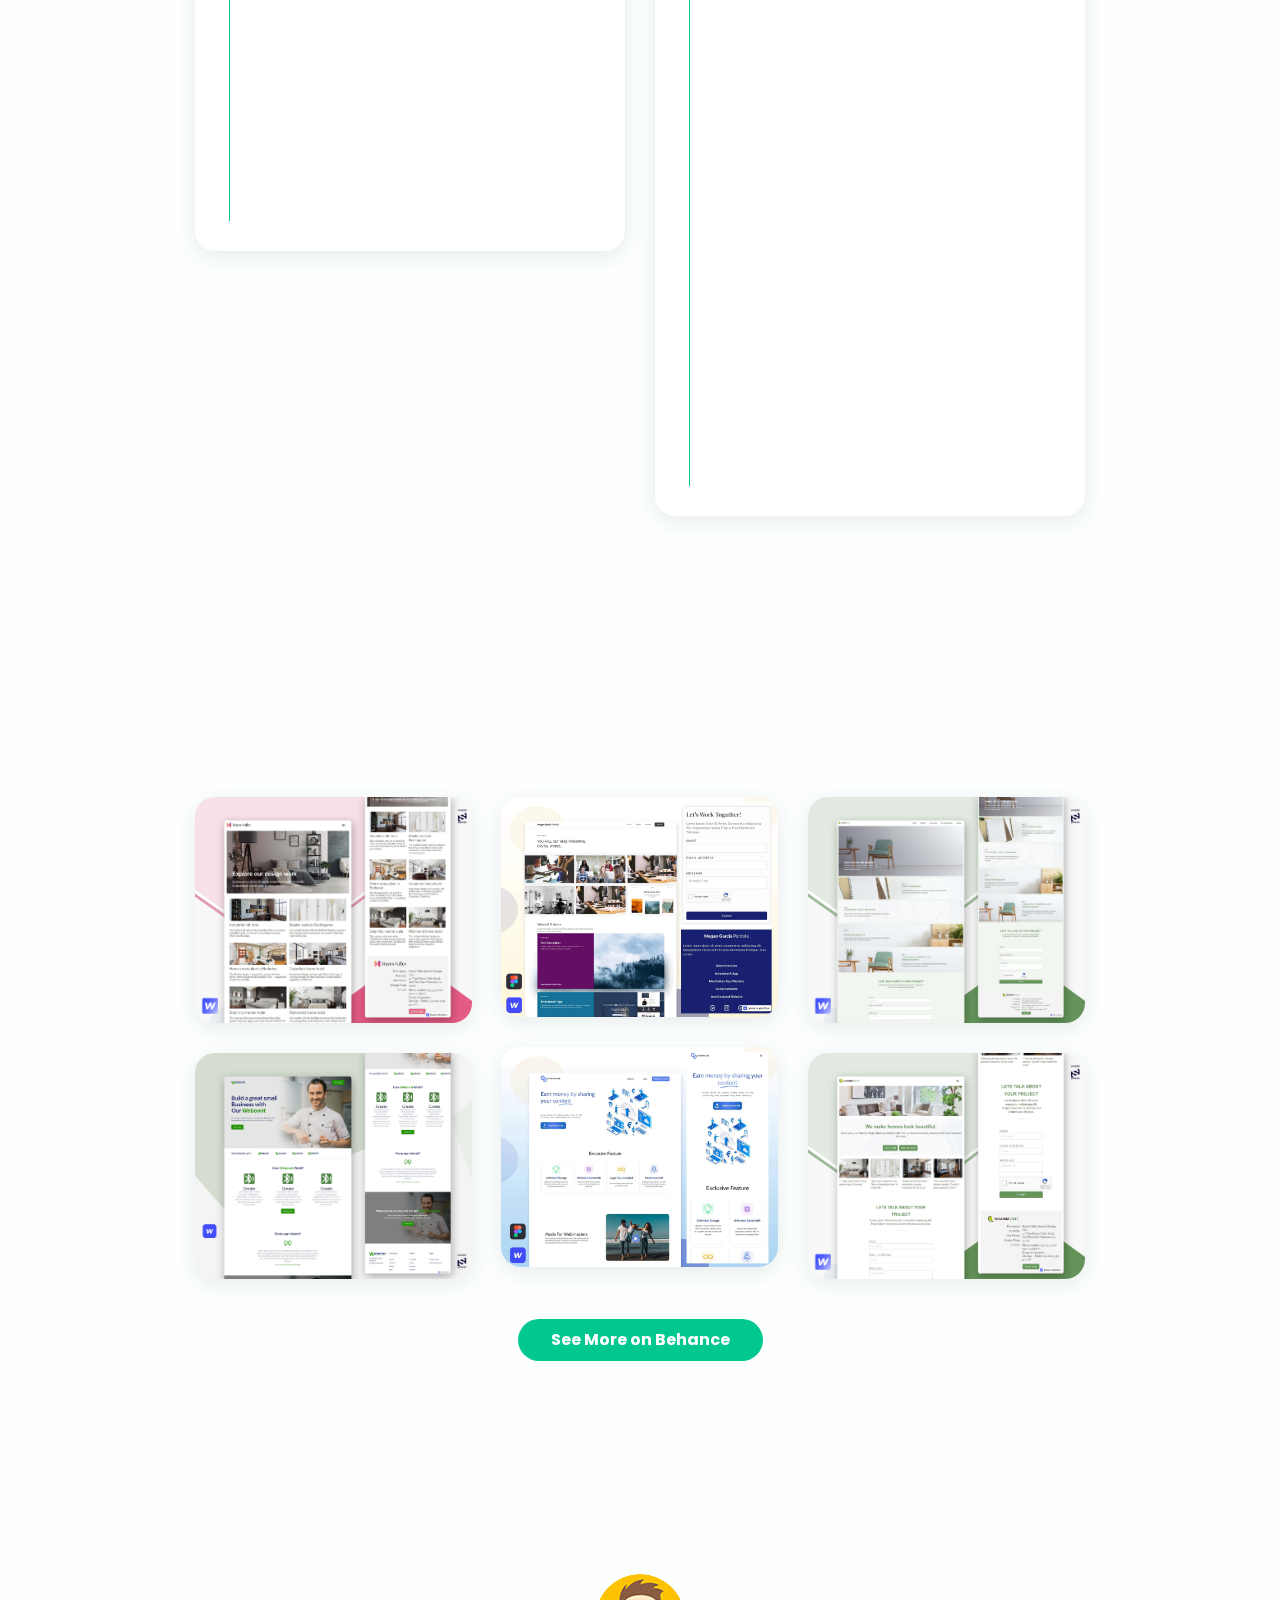
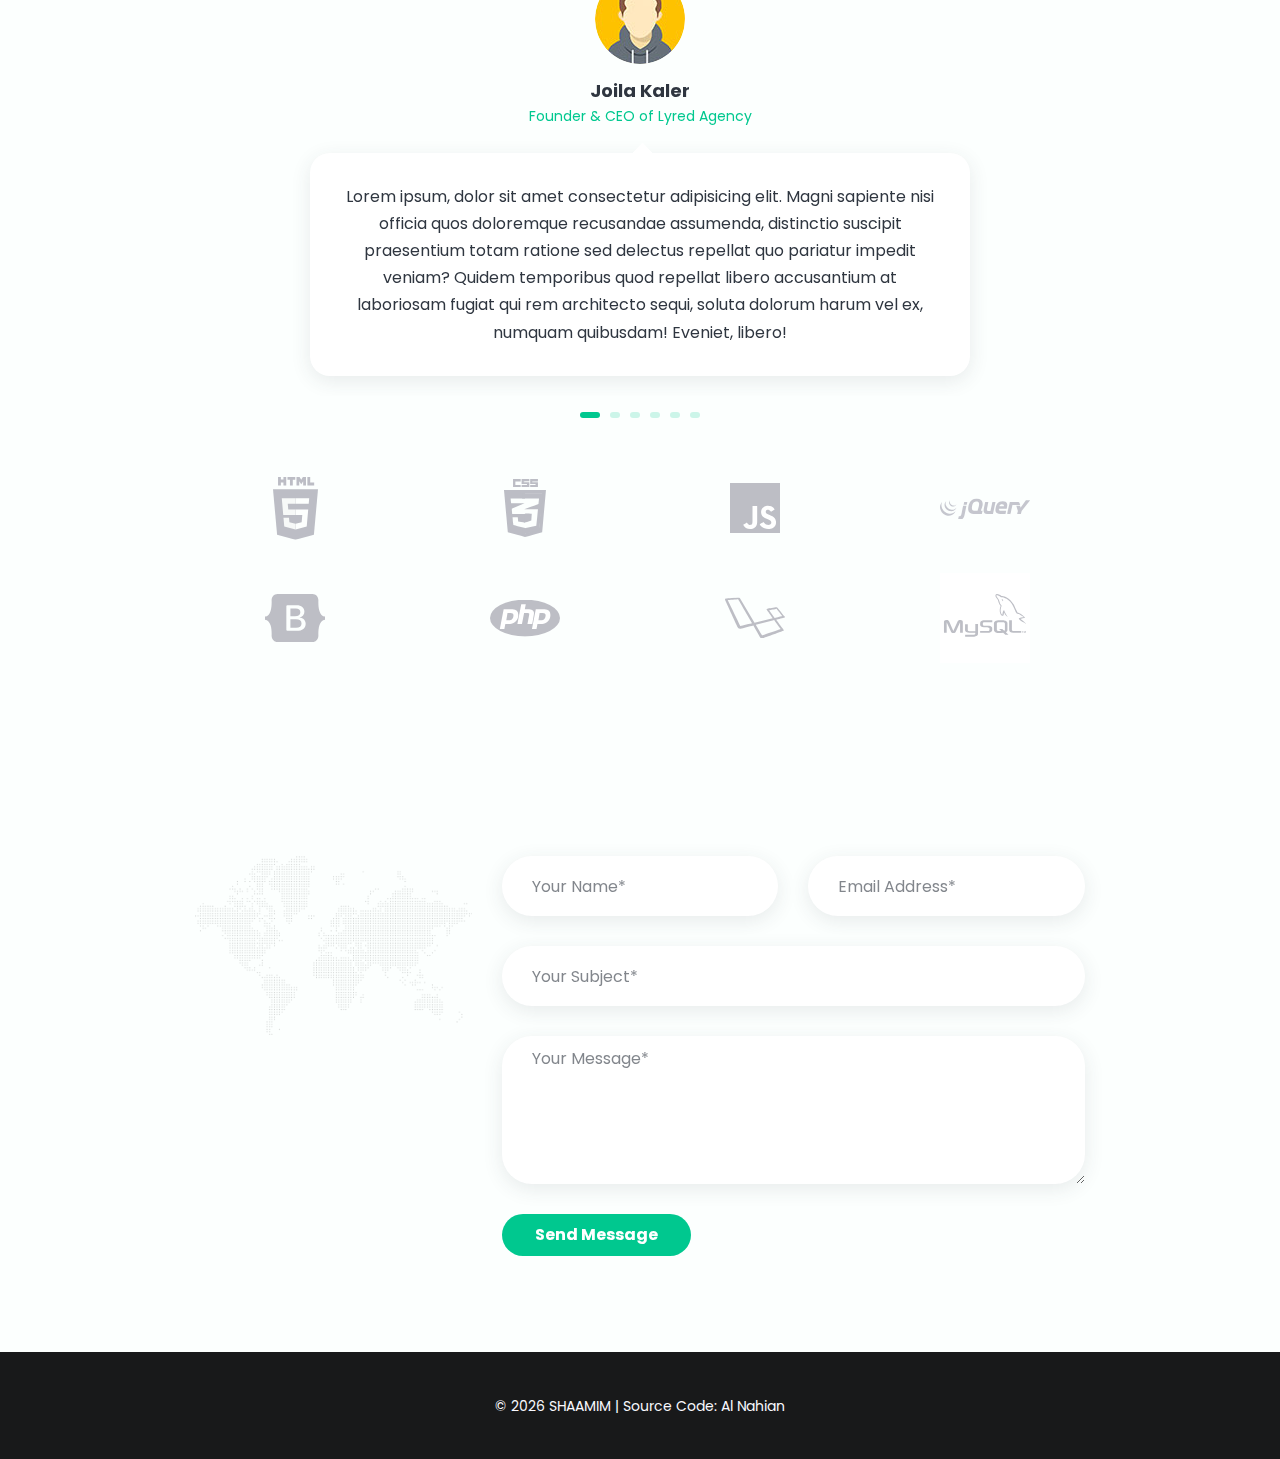
==== commit 1445f05f: "init" ====
--- a/index.html
+++ b/index.html
@@ -1,23 +1,23 @@
-<!DOCTYPE html><html lang="en-US"><head> <meta name="google-site-verification" content="Hbr485qzuT2-w9kOaNn6FBaU_ZwC0NncgSJAzdGCWKU"/> <meta http-equiv="Content-Type" content="text/html; charset=UTF-8"/> <title>Shaamim's Days | Passionate Web Developer</title> 
+<!DOCTYPE html><html lang="en-US"><head> <meta name="google-site-verification" content="Hbr485qzuT2-w9kOaNn6FBaU_ZwC0NncgSJAzdGCWKU"/> <meta http-equiv="Content-Type" content="text/html; charset=UTF-8"/> <title>Shaamim | Front-end Web Developer</title> 
 
 <!-- Primary Meta Tags -->
-<title>Shaamim's Days | A Passionate Web Developer</title>
+<title>Shaamim | Front-end Web Developer</title>
 <meta name="title" content="Shaamim's Days | A Passionate Web Developer">
 <meta name="description" content="I Build Professional and Modern Websites with Superb Designs that are UI/UX - Unique Wireframes, Responsive, and also SEO Friendly.">
 
 <!-- Open Graph / Facebook -->
 <meta property="og:type" content="website">
-<meta property="og:url" content="http://shaamimsdays.rf.gd/">
-<meta property="og:title" content="Shaamim's Days | A Passionate Web Developer">
+<meta property="og:url" content="http://shaamimdevs.github.io">
+<meta property="og:title" content="Shaamim | Front-end Web Developer">
 <meta property="og:description" content="I Build Professional and Modern Websites with Superb Designs that are UI/UX - Unique Wireframes, Responsive, and also SEO Friendly.">
 <meta property="og:image" content="">
 
 <!-- Twitter -->
 <meta property="twitter:card" content="summary_large_image">
-<meta property="twitter:url" content="http://shaamimsdays.rf.gd/">
-<meta property="twitter:title" content="Shaamim's Days | A Passionate Web Developer">
+<meta property="twitter:url" content="http://shaamimdevs.github.io">
+<meta property="twitter:title" content="Shaamim | Front-end Web Developer">
 <meta property="twitter:description" content="I Build Professional and Modern Websites with Superb Designs that are UI/UX - Unique Wireframes, Responsive, and also SEO Friendly.">
 <meta property="twitter:image" content="">
     
     <!-- <script async src="https://www.googletagmanager.com/gtag/js?id=UA-193456936-1">
-    </script> <script>window.dataLayer=window.dataLayer || []; function gtag(){dataLayer.push(arguments);}gtag('js', new Date()); gtag('config', 'UA-193456936-1'); </script> --> <meta name="viewport" content="width=device-width, initial-scale=1, maximum-scale=1"/> <link rel="shortcut icon" type="image/x-icon" href="images/favicon.png"/> <link rel="stylesheet" href="css/vendors.css" type="text/css" media="all"/> <link rel="stylesheet" href="css/style.css" type="text/css" media="all"/> <link rel="preconnect" href="https://fonts.gstatic.com"/> <link href="https://fonts.googleapis.com/css2?family=Poppins:wght@400;500;700&display=swap" rel="stylesheet"/><!--[if lt IE 9]> <script src="https://oss.maxcdn.com/html5shiv/3.7.2/html5shiv.min.js"></script> <script src="https://oss.maxcdn.com/respond/1.4.2/respond.min.js"></script><![endif]--></head><body> <div id="preloader"> <div class="outer"> <div class="infinityChrome"> <div></div><div></div><div></div></div><div class="infinity"> <div> <span></span> </div><div> <span></span> </div><div> <span></span> </div></div><svg xmlns="http://www.w3.org/2000/svg" version="1.1" class="goo-outer"> <defs> <filter id="goo"> <feGaussianBlur in="SourceGraphic" stdDeviation="6" result="blur"/> <feColorMatrix in="blur" values="1 0 0 0 0 0 1 0 0 0 0 0 1 0 0 0 0 0 18 -7" result="goo"/> <feBlend in="SourceGraphic" in2="goo"/> </filter> </defs> </svg> </div></div><header class="desktop-header-3 fixed-top"> <div class="container"> <nav class="navbar navbar-expand-lg navbar-dark"> <a class="navbar-brand" href="index.html"><img src="images/logo.png" alt="Logo - Al Nahian"/></a> <button aria-controls="navbarNavDropdown" aria-expanded="false" aria-label="Toggle navigation" class="navbar-toggler" data-target="#navbarNavDropdown" data-toggle="collapse" type="button"> <span class="navbar-toggler-icon"></span> </button> <div class="collapse navbar-collapse" id="navbarNavDropdown"> <ul class="navbar-nav ml-auto scrollspy"> <li class="nav-item"> <a class="nav-link" href="#home">TOP</a> </li><li class="nav-item"> <a href="#about" class="nav-link">MY SELF</a> </li><li class="nav-item"> <a href="#services" class="nav-link">SERVICES</a> </li><li class="nav-item"> <a href="blog.html" class="nav-link">BLOG</a> </li><li class="nav-item"> <a href="#works" class="nav-link">PORTFOLIO</a> </li><li class="nav-item"> <a href="#contact" class="nav-link">GET IN TOUCH</a> </li></ul> </div></nav> </div></header> <main class="content-3"> <section id="home" class="home d-flex align-items-center"> <div class="container"> <div class="intro"> <img src="images/avatar.webp" alt="Shamim Hossin" class="mb-4 own-avatar"/> <h4 class="mb-2 mt-0">Hi, there I'm</h4> <h1 class="mb-2 mt-0">SHAAMIM</h1> <span class="text-rotating">Web Developer, Font-End Developer, WordPress Expert, Webflow Developer, Researcher </span> <ul class="social-icons light list-inline mb-0 mt-4"> <li class="list-inline-item"> <a href="https://facebook.com/shaamimsdays" target="_blank"><i class="fab fa-facebook-f"></i></a> </li><li class="list-inline-item"> <a href="https://behance.net/shaamimsdays" target="_blank"><i class="fab fa-behance"></i></a> </li><li class="list-inline-item"> <a href="https://github.com/shamimINFO" target="_blank"><i class="fab fa-github"></i></a> </li><li class="list-inline-item"> <a href="https://twitter.com/shaamimsdays" target="_blank"><i class="fab fa-twitter"></i></a> </li><li class="list-inline-item"> <a href="https://www.google.com/search?q=shaamimsdays" target="_blank"><i class="fab fa-google"></i></a> </li></ul> <div class="mt-4"> <a href="https://www.fiverr.com/shaamim_" class="btn btn-default">HIRE ME</a> </div></div><div class="scroll-down"> <a href="#about" class="mouse-wrapper"> <span>Hit Down</span> <span class="mouse"> <span class="wheel"></span> </span> </a> </div><div class="parallax" data-relative-input="true"> <svg width="27" height="29" data-depth="0.3" class="layer p1" xmlns="http://www.w3.org/2000/svg"> <path d="M21.15625.60099c4.37954 3.67487 6.46544 9.40612 5.47254 15.03526-.9929 5.62915-4.91339 10.30141-10.2846 12.25672-5.37122 1.9553-11.3776.89631-15.75715-2.77856l2.05692-2.45134c3.50315 2.93948 8.3087 3.78663 12.60572 2.22284 4.297-1.5638 7.43381-5.30209 8.22768-9.80537.79387-4.50328-.8749-9.08872-4.37803-12.02821L21.15625.60099z" fill="#0ad200" fill-rule="evenodd"/> </svg> <svg width="26" height="26" data-depth="0.2" class="layer p2" xmlns="http://www.w3.org/2000/svg"> <path d="M13 3.3541L2.42705 24.5h21.1459L13 3.3541z" stroke="#fffeba" stroke-width="3" fill="none" fill-rule="evenodd"/> </svg> <svg width="30" height="25" data-depth="0.3" class="layer p3" xmlns="http://www.w3.org/2000/svg"> <path d="M.1436 8.9282C3.00213 3.97706 8.2841.92763 14.00013.92796c5.71605.00032 10.9981 3.04992 13.85641 8 2.8583 4.95007 2.8584 11.0491-.00014 16.00024l-2.77128-1.6c2.28651-3.96036 2.28631-8.84002.00011-12.8002-2.2862-3.96017-6.5124-6.40017-11.08513-6.4-4.57271.00018-8.79872 2.43984-11.08524 6.4002l-2.77128-1.6z" fill="#dceeff" fill-rule="evenodd"/> </svg> <svg width="15" height="23" data-depth="0.6" class="layer p4" xmlns="http://www.w3.org/2000/svg"> <rect transform="rotate(30 9.86603 10.13397)" x="7" width="3" height="25" rx="1.5" fill="#0ad200" fill-rule="evenodd"/> </svg> <svg width="15" height="23" data-depth="0.2" class="layer p5" xmlns="http://www.w3.org/2000/svg"> <rect transform="rotate(30 9.86603 10.13397)" x="7" width="3" height="25" rx="1.5" fill="#fffeba" fill-rule="evenodd"/> </svg> <svg width="49" height="17" data-depth="0.5" class="layer p6" xmlns="http://www.w3.org/2000/svg"> <g fill="#fffeba" fill-rule="evenodd"> <path d="M.5 16.5c0-5.71709 2.3825-10.99895 6.25-13.8567 3.8675-2.85774 8.6325-2.85774 12.5 0C23.1175 5.50106 25.5 10.78292 25.5 16.5H23c0-4.57303-1.90625-8.79884-5-11.08535-3.09375-2.28652-6.90625-2.28652-10 0C4.90625 7.70116 3 11.92697 3 16.5H.5z"/> <path d="M23.5 16.5c0-5.71709 2.3825-10.99895 6.25-13.8567 3.8675-2.85774 8.6325-2.85774 12.5 0C46.1175 5.50106 48.5 10.78292 48.5 16.5H46c0-4.57303-1.90625-8.79884-5-11.08535-3.09375-2.28652-6.90625-2.28652-10 0-3.09375 2.28651-5 6.51232-5 11.08535h-2.5z"/> </g> </svg> <svg width="26" height="26" data-depth="0.4" class="layer p7" xmlns="http://www.w3.org/2000/svg"> <path d="M13 22.6459L2.42705 1.5h21.1459L13 22.6459z" stroke="#dceeff" stroke-width="3" fill="none" fill-rule="evenodd"/> </svg> <svg width="19" height="21" data-depth="0.3" class="layer p8" xmlns="http://www.w3.org/2000/svg"> <rect transform="rotate(-40 6.25252 10.12626)" x="7" width="3" height="25" rx="1.5" fill="#fffeba" fill-rule="evenodd"/> </svg> <svg width="30" height="25" data-depth="0.3" data-depth-y="-1.30" class="layer p9" xmlns="http://www.w3.org/2000/svg"> <path d="M29.8564 16.0718c-2.85854 4.95114-8.1405 8.00057-13.85654 8.00024-5.71605-.00032-10.9981-3.04992-13.85641-8-2.8583-4.95007-2.8584-11.0491.00014-16.00024l2.77128 1.6c-2.28651 3.96036-2.28631 8.84002-.00011 12.8002 2.2862 3.96017 6.5124 6.40017 11.08513 6.4 4.57271-.00018 8.79872-2.43984 11.08524-6.4002l2.77128 1.6z" fill="#fffeba" fill-rule="evenodd"/> </svg> <svg width="47" height="29" data-depth="0.2" class="layer p10" xmlns="http://www.w3.org/2000/svg"> <g fill="#0ad200" fill-rule="evenodd"> <path d="M46.78878 17.19094c-1.95535 5.3723-6.00068 9.52077-10.61234 10.8834-4.61167 1.36265-9.0893-.26708-11.74616-4.27524-2.65686-4.00817-3.08917-9.78636-1.13381-15.15866l2.34923.85505c-1.56407 4.29724-1.2181 8.92018.90705 12.12693 2.12514 3.20674 5.70772 4.5107 9.39692 3.4202 3.68921-1.0905 6.92581-4.40949 8.48988-8.70673l2.34923.85505z"/> <path d="M25.17585 9.32448c-1.95535 5.3723-6.00068 9.52077-10.61234 10.8834-4.61167 1.36264-9.0893-.26708-11.74616-4.27525C.16049 11.92447-.27182 6.14628 1.68354.77398l2.34923.85505c-1.56407 4.29724-1.2181 8.92018.90705 12.12692 2.12514 3.20675 5.70772 4.5107 9.39692 3.4202 3.68921-1.0905 6.92581-4.40948 8.48988-8.70672l2.34923.85505z"/> </g> </svg> <svg width="33" height="20" data-depth="0.5" class="layer p11" xmlns="http://www.w3.org/2000/svg"> <path d="M32.36774.34317c.99276 5.63023-1.09332 11.3614-5.47227 15.03536-4.37895 3.67396-10.3855 4.73307-15.75693 2.77837C5.76711 16.2022 1.84665 11.53014.8539 5.8999l3.15139-.55567c.7941 4.50356 3.93083 8.24147 8.22772 9.8056 4.29688 1.56413 9.10275.71673 12.60554-2.2227C28.34133 9.98771 30.01045 5.4024 29.21635.89884l3.15139-.55567z" fill="#0ad200" fill-rule="evenodd"/> </svg> </div></div></section> <section id="about"> <div class="container"> <h2 class="section-title wow fadeInUp">Yeah THisIS Me</h2> <div class="spacer" data-height="60"></div><div class="row"> <div class="col-md-3"> <div class="text-center text-md-left"> <img src="images/avatar.jpg" alt="Shamim Hossain" class="own-avatar"/> </div><div class="spacer d-md-none d-lg-none" data-height="30"></div></div><div class="col-md-9 triangle-left-md triangle-top-sm"> <div class="rounded bg-white shadow-dark padding-30"> <div class="row"> <div class="col-md-6"> <p> I'm Shaamim, A Full Stack Web Developer. I build professional and modern websites with superb designs that are simple to UI/UX - Unique Wireframes, responsive, and also SEO friendly. <br>I always try to do something new!:) <ul class="about-me-facts"><!-- <li> <span class="font-weight-medium">Degree: </span><span id="my_current_age"> </span> BBA </li>--> <li><span class="font-weight-medium">Country: </span> <svg style="display: inline-block" xmlns="http://www.w3.org/2000/svg" width="16pt" height="10pt" viewBox="0 0 16 10"> <g id="surface1"> <rect x="0" y="0" width="16" height="10" style=" fill: rgb(0%, 41.568627%, 30.588235%); fill-opacity: 1; stroke: none; "></rect> <path style=" stroke: none; fill-rule: nonzero; fill: rgb( 95.686275%, 16.470588%, 25.490196% ); fill-opacity: 1; " d="M 10.398438 5 C 10.398438 6.839844 8.96875 8.332031 7.199219 8.332031 C 5.433594 8.332031 4 6.839844 4 5 C 4 3.160156 5.433594 1.667969 7.199219 1.667969 C 8.96875 1.667969 10.398438 3.160156 10.398438 5 Z M 10.398438 5 "> </path> </g> </svg> Bangladesh </li><li> <span class="font-weight-medium">Remote Work: </span> <span class="active-status"> </span> Available </li></ul> </p><div class="mt-3"> <a href="https://www.linkedin.com/in/shaamimsdays" class="btn btn-default" target="_blank">LinkedIN Profile</a> </div><div class="spacer d-md-none d-lg-none" data-height="30"></div></div><div class="col-md-6"> <div class="skill-item"> <div class="skill-info clearfix"> <h4 class="float-left mb-3 mt-0">Web Design</h4> <span class="float-right">90%</span> </div><div class="progress"> <div class="progress-bar data-background" role="progressbar" aria-valuemin="0" aria-valuemax="100" aria-valuenow="90" data-color="#00c88f"></div></div><div class="spacer" data-height="20"></div></div><div class="skill-item"> <div class="skill-info clearfix"> <h4 class="float-left mb-3 mt-0">Wordpress</h4> <span class="float-right">75%</span> </div><div class="progress"> <div class="progress-bar data-background" role="progressbar" aria-valuemin="0" aria-valuemax="100" aria-valuenow="75" data-color="#6157ff"></div></div><div class="spacer" data-height="20"></div></div><div class="skill-item"> <div class="skill-info clearfix"> <h4 class="float-left mb-3 mt-0">Webflow Development</h4> <span class="float-right">95%</span> </div><div class="progress"> <div class="progress-bar data-background" role="progressbar" aria-valuemin="0" aria-valuemax="100" aria-valuenow="95" data-color="#00A8FF"></div></div><div class="spacer" data-height="20"></div></div><div class="skill-item"> <div class="skill-info clearfix"> <h4 class="float-left mb-3 mt-0">UI UX Design</h4> <span class="float-right">85%</span> </div><div class="progress"> <div class="progress-bar data-background" role="progressbar" aria-valuemin="0" aria-valuemax="100" aria-valuenow="85" data-color="#ff5e57"></div></div><div class="spacer" data-height="20"></div></div><div class="skill-item"> <div class="skill-info clearfix"> <h4 class="float-left mb-3 mt-0">Font-End Development</h4> <span class="float-right">70%</span> </div><div class="progress"> <div class="progress-bar data-background" role="progressbar" aria-valuemin="0" aria-valuemax="100" aria-valuenow="70" data-color="#485460"></div></div><div class="spacer" data-height="20"></div></div></div></div></div></div></div><div class="spacer" data-height="70"></div><div class="row"> <div class="col-md-3 col-sm-6"> <div class="fact-item"> <span class="icon icon-star"></span> <div class="details"> <h3 class="mb-0 mt-0 number"><em class="count">25</em></h3> <p class="mb-0">Completed Projects</p></div></div><div class="spacer d-md-none d-lg-none" data-height="30"></div></div><div class="col-md-3 col-sm-6"> <div class="fact-item"> <span class="icon icon-screen-desktop"></span> <div class="details"> <h3 class="mb-0 mt-0 number"><em class="count">3,050</em></h3> <p class="mb-0">Total Working Hours</p></div></div><div class="spacer d-md-none d-lg-none" data-height="30"></div></div><div class="col-md-3 col-sm-6"> <div class="fact-item"> <span class="icon icon-user-following"></span> <div class="details"> <h3 class="mb-0 mt-0 number"><em class="count">23</em></h3> <p class="mb-0">Satisfied clients</p></div></div><div class="spacer d-md-none d-lg-none" data-height="30"></div></div><div class="col-md-3 col-sm-6"> <div class="fact-item"> <span class="icon icon-user-follow"></span> <div class="details"> <h3 class="mb-0 mt-0 number"><em class="count">1,963</em></h3> <p class="mb-0">Followed By</p></div></div></div></div></div></section> <section id="services"> <div class="container"> <h2 class="section-title wow fadeInUp">Services</h2> <div class="spacer" data-height="60"></div><div class="row"> <div class="col-md-4"> <div class="service-box rounded data-background padding-30 text-center text-light wow fadeInUp shadow-blue" data-color="#00A8FF"> <img src="images/web-design.svg" alt="Web Design"/> <h3 class="mb-3 mt-0">Web Design</h3> <p class="mb-0"> I build professional and modern websites with superb designs that are simple to UI/UX - Unique Wireframes, responsive, and also SEO friendly. </p></div><div class="spacer d-md-none d-lg-none" data-height="30"></div></div><div class="col-md-4"> <div class="service-box rounded data-background padding-30 text-light text-center wow fadeInUp shadow-grey" data-color="#485460" data-wow-delay="0.2s"> <img src="images/webflow.png" alt="PSD To HTML"/> <h3 class="mb-3 mt-0">Webflow Website Design</h3> <p class="mb-0"> I have well-known convarting knowledge and Experienced PSD, Skecth, XD, Figma info Webflow. </p></div><div class="spacer d-md-none d-lg-none" data-height="30"></div></div><div class="col-md-4"> <div class="service-box rounded data-background padding-30 text-center text-light wow fadeInUp shadow-purple" data-color="#37526c" data-wow-delay="0.4s"> <img src="images/wordpress.svg" alt="WordPress Website"/> <h3 class="mb-3 mt-0">WordPress Website</h3> <p class="mb-0"> Need any wordpress website for youe start business? well, I'm professional wordpress developer. get in touch with your project details. </p></div></div></div><div class="spacer" data-height="30"></div><div class="row"> <div class="col-md-4"> <div class="service-box rounded data-background padding-30 text-center text-light wow fadeInUp shadow-green" data-color="#6ba069"> <img src="images/web-development.svg" alt="Web Development"/> <h3 class="mb-3 mt-0">Web Development</h3> <p class="mb-0"> Need a custom unique site? Indeed, I'll assist you with building site(s) with PHP, Laravel, MySQL, at a sensible expense. </p></div><div class="spacer d-md-none d-lg-none" data-height="30"></div></div><div class="col-md-4"> <div class="service-box rounded data-background padding-30 text-center wow fadeInUp shadow-yellow" data-color="#3b71a6" data-wow-delay="0.2s"> <img src="images/css3.png" alt="Speed Optimization"/> <h3 class="mb-3 mt-0" >Css Issue </h3> <p class="mb-0" style="color: aliceblue;"> Most common problems CSS responsive problem. but if you need any help for css issue, please reach me </p></div><div class="spacer d-md-none d-lg-none" data-height="30"></div></div><div class="col-md-4"> <div class="service-box rounded data-background padding-30 text-center text-light wow fadeInUp shadow-red" data-color="#1f80e1" data-wow-delay="0.4s"> <img src="images/cms.png" alt="Tech Support"/> <h3 class="mb-3 mt-0">CMS Page Builder</h3> <p class="mb-0"> Want to develop your site in any CMS? well, we have proficiant team for your project. </p></div></div></div><div class="mt-5 text-center"> <p class="mb-0"> Looking for a custom job? <a href="#contact">Contact Me </a> 👋 </p></div></div></section> <section id="experience"> <div class="container"> <h2 class="section-title wow fadeInUp">Education & Experience</h2> <div class="spacer" data-height="60"></div><div class="row"> <div class="col-md-6"> <div class="timeline edu bg-white rounded shadow-dark padding-30 overflow-hidden"> <div class="timeline-container wow fadeInUp"> <div class="content"> <span class="time">2016</span> <h3 class="title">SSC</h3> <p> Secondary School Certificate in 2016 Dhaka with the result of GPA of 4.11. </p></div></div><div class="timeline-container wow fadeInUp" data-wow-delay="0.2s"> <div class="content"> <span class="time">2018</span> <h3 class="title">HSC</h3> <p> Higher Secondary Certificate with the result of GPA 4.42. </p></div></div><div class="timeline-container wow fadeInUp" data-wow-delay="0.4s"> <div class="content"> <span class="time">2019 - Present</span> <h3 class="title">Studying in BBA Second Year</h3> <p> Bhawal Badre Alam Government College was established on 1 July 1967 as Bhawal College. </p></div></div><span class="line"></span> </div></div><div class="col-md-6"> <div class="spacer d-md-none d-lg-none" data-height="30"></div><div class="timeline exp bg-white rounded shadow-dark padding-30 overflow-hidden"> <div class="timeline-container wow fadeInUp"> <div class="content"> <span class="time">2016 - 2018</span> <h3 class="title">Digital Marketing</h3> <p> Lorem ipsum dolor sit amet consectetur adipisicing elit. Inventore, consequuntur? </p></div></div><div class="timeline-container wow fadeInUp" data-wow-delay="0.2s"> <div class="content"> <span class="time">2018 - 2019</span> <h3 class="title">FOUNDER & CEO Jatpot Online Super Shop</h3> <p> E-commerce Site Maintenance. Designer of all over sector. Recommended and consulted with clients on the most appropriate graphic design. Created 4+ design presentations and proposals a month for clients and account managers. </p></div></div><div class="timeline-container wow fadeInUp" data-wow-delay="0.4s"> <div class="content"> <span class="time">2019 - Present</span> <h3 class="title">Webflow Designer and Wordpress Developer</h3> <p> I'm a highly experienced and proficient UI/UX designer & Webflow expert according to your Requirement. I’ll convert your provided design to webflow (such as Figma, XD, sketch & Photoshop to Webflow). </p></div></div><span class="line"></span> </div></div></div></div></section> <section id="works"> <div class="container"> <h2 class="section-title wow fadeInUp">Recent works</h2> <div class="spacer" data-height="60"></div><ul class="portfolio-filter list-inline wow fadeInUp"> <li class="current list-inline-item" data-filter="*">MIXED</li><li class="list-inline-item" data-filter=".webdesign">Webflow Design</li><li class="list-inline-item" data-filter=".webdev">Wordpress</li></ul> <div class="pf-filter-wrapper"> <select class="portfolio-filter-mobile"> <option value="*">MIXED</option> <option value=".webdesign">Webflow Design</option> <option value=".webdev">Wordpress</option> </select> </div><div class="row portfolio-wrapper"> <div class="col-md-4 col-sm-6 grid-item webdesign"> <a href="#small-dialog1" class="work-content"> <div class="portfolio-item rounded shadow-dark"> <div class="details"> <span class="term">Web Design</span> <h4 class="title">Webflow Website</h4> <span class="more-button"><i class="icon-options"></i></span> </div><div class="thumb"> <img src="images/works/thumbnails/pro (1).jpg" alt="lorem"/> <div class="mask"></div></div></div></a> <div id="small-dialog1" class="white-popup zoom-anim-dialog mfp-hide"> <img src="images/works/pro (1).jpg" alt="lorem"/> <h2>Home Decoration Webflow Website With CMS</h2> <p> Lorem ipsum dolor sit amet consectetur adipisicing elit. Voluptate, neque! Lorem ipsum dolor sit. </p><a href="#" class="btn btn-default btn-live" target="_blank">Live Preview</a> <a href="#" class="btn btn-default btn-live" target="_blank">View on Behance</a> </div></div><div class="col-md-4 col-sm-6 grid-item webdesign"> <a href="#small-dialog2" class="work-content"> <div class="portfolio-item rounded shadow-dark"> <div class="details"> <span class="term">Web Design</span> <h4 class="title">Lorem ipsum dolor sit amet.</h4> <span class="more-button"><i class="icon-options"></i></span> </div><div class="thumb"> <img src="images/works/thumbnails/pro (10).jpg" alt="lorem"/> <div class="mask"></div></div></div></a> <div id="small-dialog2" class="white-popup zoom-anim-dialog mfp-hide"> <img src="images/works/pro (10).jpg" alt="lorem"/> <h2>Lorem ipsum dolor sit.</h2> <p> Lorem ipsum, dolor sit amet consectetur adipisicing elit. Cupiditate, consectetur. </p><a href="#" class="btn btn-default btn-live" target="_blank">Live Preview</a> <a href="#" class="btn btn-default btn-live" target="_blank">View on Behance</a> </div></div><div class="col-md-4 col-sm-6 grid-item webdesign"> <a href="#small-dialog3" class="work-content"> <div class="portfolio-item rounded shadow-dark"> <div class="details"> <span class="term">Web Design</span> <h4 class="title">Lorem ipsum dolor sit.</h4> <span class="more-button"><i class="icon-options"></i></span> </div><div class="thumb"> <img src="images/works/thumbnails/pro (11).jpg" alt="lorem"/> <div class="mask"></div></div></div></a> <div id="small-dialog3" class="white-popup zoom-anim-dialog mfp-hide"> <img src="images/works/pro (11).jpg" alt="lorem"/> <h2>Lorem ipsum dolor sit amet consectetur adipisicing elit. Nam, sint?</h2> <p> Lorem ipsum dolor sit amet, consectetur adipisicing elit. Minus tenetur labore tempora suscipit cum, eos veniam vel odit recusandae dolore. </p><a href="#" class="btn btn-default btn-live" target="_blank">Live Preview</a> <a href="#" class="btn btn-default btn-live" target="_blank">View on Behance</a> </div></div><div class="col-md-4 col-sm-6 grid-item webdev"> <a href="#small-dialog4" class="work-content"> <div class="portfolio-item rounded shadow-dark"> <div class="details"> <span class="term">Web Development</span> <h4 class="title">Lorem ipsum dolor sit amet consectetur.</h4> <span class="more-button"><i class="icon-options"></i></span> </div><div class="thumb"> <img src="images/works/thumbnails/pro (12).jpg" alt="lorem"/> <div class="mask"></div></div></div></a> <div id="small-dialog4" class="white-popup zoom-anim-dialog mfp-hide"> <img src="images/works/pro (12).jpg" alt="lorem"/> <h2>Lorem ipsum dolor sit amet consectetur.</h2> <p> Lorem ipsum dolor sit amet consectetur adipisicing elit. Neque fugit quae officia perferendis officiis enim ab! </p><p> Lorem ipsum dolor sit amet consectetur adipisicing elit. Veniam, voluptates! </p><a href="#" class="btn btn-default btn-live" target="_blank">Live Preview</a> <a href="#" class="btn btn-default btn-live" target="_blank">View on Behance</a> </div></div><div class="col-md-4 col-sm-6 grid-item webdev"> <a href="#small-dialog5" class="work-content"> <div class="portfolio-item rounded shadow-dark"> <div class="details"> <span class="term">Web Development</span> <h4 class="title">Lorem ipsum dolor sit amet consectetur.</h4> <span class="more-button"><i class="icon-options"></i></span> </div><div class="thumb"> <img src="images/works/thumbnails/pro (13).jpg" alt="lorem"/> <div class="mask"></div></div></div></a> <div id="small-dialog5" class="white-popup zoom-anim-dialog mfp-hide"> <img src="images/works/pro (13).jpg" alt="lorem"/> <h2>Lorem ipsum dolor, sit amet consectetur adipisicing elit.</h2> <p> Lorem ipsum dolor sit amet consectetur adipisicing elit. Itaque exercitationem earum nam corporis tenetur eius quisquam. </p><a href="#" class="btn btn-default btn-live" target="_blank">Live Preview</a> <a href="#" class="btn btn-default btn-live" target="_blank">View on Behance</a> </div></div><div class="col-md-4 col-sm-6 grid-item webdev"> <a href="#small-dialog6" class="work-content"> <div class="portfolio-item rounded shadow-dark"> <div class="details"> <span class="term">Web Development</span> <h4 class="title">Lorem ipsum dolor sit amet consectetur adipisicing elit. Itaque!</h4> <span class="more-button"><i class="icon-options"></i></span> </div><div class="thumb"> <img src="images/works/thumbnails/pro (6).jpg" alt="lorem"/> <div class="mask"></div></div></div></a> <div id="small-dialog6" class="white-popup zoom-anim-dialog mfp-hide"> <img src="images/works/pro (6).jpg" alt="lorem"/> <h2>Lorem ipsum dolor sit.lorem Shitnte </h2> <p> Lorem ipsum, dolor sit amet consectetur adipisicing elit. Alias illo magnam non iure similique! Ab, quibusdam. Minima et quam labore. </p><a href="#" class="btn btn-default btn-live" target="_blank">Live Preview</a> <a href="#" class="btn btn-default btn-live" target="_blank">View on Behance</a> </div></div></div><div class="load-more text-center mt-4"> <a href="#" class="btn btn-default" target="_blank">See More on Behance</a> </div></div></section><!-- Prices Section <section id="prices"> <div class="container"> section title <h2 class="section-title wow fadeIn">Pricing Plans</h2> <div class="spacer" data-height="60"></div><div class="row"> <div class="col-md-4 pr-md-0 mt-md-4 mt-0"> price item <div class="price-item bg-white rounded shadow-dark text-center"> <img src="images/pricing1.svg" alt="Starter"/> <h2 class="plan">Starter</h2> <p>- Single Page</p><p>- PSD To HTML Conversion</p><p>- Responsive Design</p><p>- Basic Speed Optimization</p><p>- 3 Revisions</p><p>- 3 Days Free Support</p><h3 class="price"><em>$</em>49<span>Only</span></h3> <a href="#contact" class="btn btn-default">Get Started</a> </div></div><div class="col-md-4 px-md-0 my-4 my-md-0"> price item recommended <div class="price-item bg-white rounded shadow-dark text-center best"> <span class="badge">Popular</span> <img src="images/jet.svg" alt="Standard"/> <h2 class="plan">Standard</h2> <p>- 3 to 5 Pages</p><p>- SEO Friendly Design</p><p>- Mobile-First Website</p><p>- Premium Speed Optimization</p><p>- 15 Revisions</p><p>- 3 Days Free Support</p><h3 class="price"><em>$</em>149<span>Only</span></h3> <a href="#contact" class="btn btn-default">Get Started</a> </div></div><div class="col-md-4 pl-md-0 mt-md-4 mt-0"> price item <div class="price-item bg-white rounded shadow-dark text-center"> <img src="images/pricing3.svg" alt="Premium"/> <h2 class="plan">Premium</h2> <p>- Multiple Pages</p><p>- Modern Layout</p><p>- Free Hosting Management</p><p>- Advanced Speed Optimization</p><p>- Unlimited Revisions</p><p>- 24/7 Support & Many More...</p><h3 class="price"><em>$</em>399<span>Only</span></h3> <a href="#contact" class="btn btn-default">Get Started</a> </div></div></div></div></section> --> <section id="testimonials"> <div class="container"> <h2 class="section-title wow fadeInUp">Clients & Reviews</h2> <div class="spacer" data-height="60"></div><div class="testimonials-wrapper"> <div class="testimonial-item text-center mx-auto"> <div class="thumb mb-3 mx-auto"> <img src="images/client1.jpg" alt="Mahamud Hasan"/> </div><h4 class="mt-3 mb-0">Joila Kaler</h4> <span class="subtitle">Founder & CEO of Lyred Agency</span> <div class="bg-white padding-30 shadow-dark rounded triangle-top position-relative mt-4"> <p class="mb-0"> Lorem ipsum, dolor sit amet consectetur adipisicing elit. Magni sapiente nisi officia quos doloremque recusandae assumenda, distinctio suscipit praesentium totam ratione sed delectus repellat quo pariatur impedit veniam? Quidem temporibus quod repellat libero accusantium at laboriosam fugiat qui rem architecto sequi, soluta dolorum harum vel ex, numquam quibusdam! Eveniet, libero! </p></div></div><div class="testimonial-item text-center mx-auto"> <div class="thumb mb-3 mx-auto"> <img src="images/client2.jpg" alt="James Ross"/> </div><h4 class="mt-3 mb-0">James Tole</h4> <span class="subtitle">Executive </span> <div class="bg-white padding-30 shadow-dark rounded triangle-top position-relative mt-4"> <p class="mb-0"> Lorem ipsum, dolor sit amet consectetur adipisicing elit. At fugit dolorum aut ab quidem? Nemo, inventore maxime. Facilis, ab nobis quas, omnis sed quo eos veritatis suscipit voluptate est laboriosam. </p></div></div><div class="testimonial-item text-center mx-auto"> <div class="thumb mb-3 mx-auto"> <img src="images/client3.jpg" alt="Charles D'costa"/> </div><h4 class="mt-3 mb-0">Charles D'costa</h4> <span class="subtitle">Lead Instructor of Norman Institute</span> <div class="bg-white padding-30 shadow-dark rounded triangle-top position-relative mt-4"> <p class="mb-0"> Lorem ipsum dolor sit amet consectetur adipisicing elit. Harum quam velit aliquid, a officiis, sapiente repudiandae alias iste corrupti corporis dolorem commodi labore cumque obcaecati. Nesciunt, nulla! Error, beatae deleniti. </p></div></div><div class="testimonial-item text-center mx-auto"> <div class="thumb mb-3 mx-auto"> <img src="images/client4.jpg" alt="Webbin Mabuse"/> </div><h4 class="mt-3 mb-0">Webbin Mabuse</h4> <span class="subtitle">Lorem ipsum dolor sit amet, consectetur</span> <div class="bg-white padding-30 shadow-dark rounded triangle-top position-relative mt-4"> <p class="mb-0"> Lorem ipsum dolor, sit amet consectetur adipisicing elit. Fugit delectus officiis ullam nemo nobis quibusdam rem eum aperiam vitae quia voluptate mollitia, dolorem magnam porro illo blanditiis rerum exercitationem recusandae. Facilis, dolores. </p></div></div><div class="testimonial-item text-center mx-auto"> <div class="thumb mb-3 mx-auto"> <img src="images/client5.jpg" alt="Billy Simon"/> </div><h4 class="mt-3 mb-0">Billy Simon</h4> <span class="subtitle">Co-Founder of Simon Brothers Ltd.</span> <div class="bg-white padding-30 shadow-dark rounded triangle-top position-relative mt-4"> <p class="mb-0"> Lorem ipsum dolor sit, amet consectetur adipisicing elit. Sequi rem placeat nostrum reprehenderit labore inventore in unde omnis quidem nemo numquam corrupti doloribus consectetur, ullam fugiat quasi iusto ab vitae voluptate, deleniti porro explicabo! Doloribus reprehenderit a eius fugit adipisci? </p></div></div><div class="testimonial-item text-center mx-auto"> <div class="thumb mb-3 mx-auto"> <img src="images/client6.jpg" alt="Jeremey Ben"/> </div><h4 class="mt-3 mb-0">Jeremey Arthur</h4> <span class="subtitle">CEO of Jeremy IT & Business</span> <div class="bg-white padding-30 shadow-dark rounded triangle-top position-relative mt-4"> <p class="mb-0"> Lorem ipsum dolor sit amet consectetur adipisicing elit. Dicta iste perspiciatis vitae omnis, incidunt deleniti eos. Sapiente ipsa quaerat voluptate ea tenetur reiciendis quia nihil ut! Mollitia modi consectetur asperiores? </p></div></div></div><div class="row"> <div class="col-md-3 col-6"> <div class="client-item"> <div class="inner"> <img src="images/html.svg" alt="HTML"/> </div></div></div><div class="col-md-3 col-6"> <div class="client-item"> <div class="inner"> <img src="images/css.svg" alt="CSS"/> </div></div></div><div class="col-md-3 col-6"> <div class="client-item"> <div class="inner"> <img src="images/javascript.svg" alt="JavaScript"/> </div></div></div><div class="col-md-3 col-6"> <div class="client-item"> <div class="inner"> <img src="images/jquery.svg" alt="jQuery"/> </div></div></div><div class="col-md-3 col-6"> <div class="client-item"> <div class="inner"> <img src="images/bootstrap.svg" alt="Bootstrap"/> </div></div></div><div class="col-md-3 col-6"> <div class="client-item"> <div class="inner"> <img src="images/php.svg" alt="PHP"/> </div></div></div><div class="col-md-3 col-6"> <div class="client-item"> <div class="inner"> <img src="images/laravel.svg" alt="Laravel"/> </div></div></div><div class="col-md-3 col-6"> <div class="client-item"> <div class="inner"> <img src="images/mysql.svg" alt="MySQL"/> </div></div></div></div></div></section> <section id="contact"> <div class="container"> <h2 class="section-title wow fadeInUp">Say Hi!</h2> <div class="spacer" data-height="60"></div><div class="row"> <div class="col-md-4"> <div class="contact-info"> <h3 class="wow fadeInUp">Let's talk about everything!</h3> <p class="wow fadeInUp"> Don't like forms? Send me an <a href="mailto:info.shaamim@gmail.com">email</a>. 👋 </p></div></div><div class="col-md-8"> <form id="contact-form" class="contact-form mt-6" method="POST" action="https://formspree.io/"> <div class="messages"></div><div class="row"> <div class="column col-md-6"> <div class="form-group"> <input type="text" class="form-control" name="Name" id="InputName" placeholder="Your Name*" required="required" data-error="Name is required."/> <div class="help-block with-errors"></div></div></div><div class="column col-md-6"> <div class="form-group"> <input type="email" class="form-control" id="InputEmail" name="Email" placeholder="Email Address*" required="required" data-error="Email is required."/> <div class="help-block with-errors"></div></div></div><div class="column col-md-12"> <div class="form-group"> <input type="text" class="form-control" id="InputSubject" name="Subject" placeholder="Your Subject*" required="required" data-error="Subject is required."/> <div class="help-block with-errors"></div></div></div><div class="column col-md-12"> <div class="form-group"> <textarea name="Message" id="InputMessage" class="form-control" rows="5" placeholder="Your Message*" required="required" data-error="Message is required."></textarea> <div class="help-block with-errors"></div></div></div></div><button type="submit" id="submit" value="Submit" class="btn btn-default"> Send Message</button> </form> </div></div></div></section> <div class="spacer" data-height="96"></div><footer class="footer"> <div class="container"> <span class="copyright">© <span id="this_year">2021</span> SHAAMIM | Source Code: Al Nahian</span> </div></footer> </main> <a href="javascript:void()" id="return-to-top"><i class="fas fa-arrow-up"></i></a> <script src="js/jquery-1.12.3.min.js"></script> <script src="js/jquery.easing.min.js"></script> <script src="js/jquery.waypoints.min.js"></script> <script src="js/jquery.counterup.min.js"></script> <script src="js/popper.min.js"></script> <script src="js/bootstrap.min.js"></script> <script src="js/isotope.pkgd.min.js"></script> <script src="js/imagesloaded.pkgd.min.js"></script> <script src="js/slick.min.js"></script> <script src="js/wow.min.js"></script> <script src="js/morphext.min.js"></script> <script src="js/parallax.min.js"></script> <script src="js/jquery.magnific-popup.min.js"></script> <script src="js/custom.js"></script></body></html>+    </script> <script>window.dataLayer=window.dataLayer || []; function gtag(){dataLayer.push(arguments);}gtag('js', new Date()); gtag('config', 'UA-193456936-1'); </script> --> <meta name="viewport" content="width=device-width, initial-scale=1, maximum-scale=1"/> <link rel="shortcut icon" type="image/x-icon" href="images/favicon.png"/> <link rel="stylesheet" href="css/vendors.css" type="text/css" media="all"/> <link rel="stylesheet" href="css/style.css" type="text/css" media="all"/> <link rel="preconnect" href="https://fonts.gstatic.com"/> <link href="https://fonts.googleapis.com/css2?family=Poppins:wght@400;500;700&display=swap" rel="stylesheet"/><!--[if lt IE 9]> <script src="https://oss.maxcdn.com/html5shiv/3.7.2/html5shiv.min.js"></script> <script src="https://oss.maxcdn.com/respond/1.4.2/respond.min.js"></script><![endif]--></head><body> <div id="preloader"> <div class="outer"> <div class="infinityChrome"> <div></div><div></div><div></div></div><div class="infinity"> <div> <span></span> </div><div> <span></span> </div><div> <span></span> </div></div><svg xmlns="http://www.w3.org/2000/svg" version="1.1" class="goo-outer"> <defs> <filter id="goo"> <feGaussianBlur in="SourceGraphic" stdDeviation="6" result="blur"/> <feColorMatrix in="blur" values="1 0 0 0 0 0 1 0 0 0 0 0 1 0 0 0 0 0 18 -7" result="goo"/> <feBlend in="SourceGraphic" in2="goo"/> </filter> </defs> </svg> </div></div><header class="desktop-header-3 fixed-top"> <div class="container"> <nav class="navbar navbar-expand-lg navbar-dark"> <a class="navbar-brand" href="index.html"><img src="images/logo.png" alt="Logo - Al Nahian"/></a> <button aria-controls="navbarNavDropdown" aria-expanded="false" aria-label="Toggle navigation" class="navbar-toggler" data-target="#navbarNavDropdown" data-toggle="collapse" type="button"> <span class="navbar-toggler-icon"></span> </button> <div class="collapse navbar-collapse" id="navbarNavDropdown"> <ul class="navbar-nav ml-auto scrollspy"> <li class="nav-item"> <a class="nav-link" href="#home">TOP</a> </li><li class="nav-item"> <a href="#about" class="nav-link">MY SELF</a> </li><li class="nav-item"> <a href="#services" class="nav-link">SERVICES</a> </li><li class="nav-item"> <a href="blog.html" class="nav-link">BLOG</a> </li><li class="nav-item"> <a href="#works" class="nav-link">PORTFOLIO</a> </li><li class="nav-item"> <a href="#contact" class="nav-link">GET IN TOUCH</a> </li></ul> </div></nav> </div></header> <main class="content-3"> <section id="home" class="home d-flex align-items-center"> <div class="container"> <div class="intro"> <img src="images/avatar.webp" alt="Shamim Hossin" class="mb-4 own-avatar"/> <h4 class="mb-2 mt-0">Hi, there I'm</h4> <h1 class="mb-2 mt-0">SHAAMIM</h1> <span class="text-rotating">Web Developer, Font-End Developer, WordPress Expert, Webflow Developer, Researcher </span> <ul class="social-icons light list-inline mb-0 mt-4"> <li class="list-inline-item"> <a href="https://facebook.com/shaamimdevs" target="_blank"><i class="fab fa-facebook-f"></i></a> </li><li class="list-inline-item"> <a href="https://behance.net/shaamimdevs" target="_blank"><i class="fab fa-behance"></i></a> </li><li class="list-inline-item"> <a href="https://github.com/shaamimdevs" target="_blank"><i class="fab fa-github"></i></a> </li><li class="list-inline-item"> <a href="https://twitter.com/shaamimdevs target="_blank"><i class="fab fa-twitter"></i></a> </li><li class="list-inline-item"> <a href="https://www.google.com/search?q=shaamimdevs target="_blank"><i class="fab fa-google"></i></a> </li></ul> <div class="mt-4"> <a href="https://www.fiverr.com/shaamim_" class="btn btn-default">HIRE ME</a> </div></div><div class="scroll-down"> <a href="#about" class="mouse-wrapper"> <span>Hit Down</span> <span class="mouse"> <span class="wheel"></span> </span> </a> </div><div class="parallax" data-relative-input="true"> <svg width="27" height="29" data-depth="0.3" class="layer p1" xmlns="http://www.w3.org/2000/svg"> <path d="M21.15625.60099c4.37954 3.67487 6.46544 9.40612 5.47254 15.03526-.9929 5.62915-4.91339 10.30141-10.2846 12.25672-5.37122 1.9553-11.3776.89631-15.75715-2.77856l2.05692-2.45134c3.50315 2.93948 8.3087 3.78663 12.60572 2.22284 4.297-1.5638 7.43381-5.30209 8.22768-9.80537.79387-4.50328-.8749-9.08872-4.37803-12.02821L21.15625.60099z" fill="#0ad200" fill-rule="evenodd"/> </svg> <svg width="26" height="26" data-depth="0.2" class="layer p2" xmlns="http://www.w3.org/2000/svg"> <path d="M13 3.3541L2.42705 24.5h21.1459L13 3.3541z" stroke="#fffeba" stroke-width="3" fill="none" fill-rule="evenodd"/> </svg> <svg width="30" height="25" data-depth="0.3" class="layer p3" xmlns="http://www.w3.org/2000/svg"> <path d="M.1436 8.9282C3.00213 3.97706 8.2841.92763 14.00013.92796c5.71605.00032 10.9981 3.04992 13.85641 8 2.8583 4.95007 2.8584 11.0491-.00014 16.00024l-2.77128-1.6c2.28651-3.96036 2.28631-8.84002.00011-12.8002-2.2862-3.96017-6.5124-6.40017-11.08513-6.4-4.57271.00018-8.79872 2.43984-11.08524 6.4002l-2.77128-1.6z" fill="#dceeff" fill-rule="evenodd"/> </svg> <svg width="15" height="23" data-depth="0.6" class="layer p4" xmlns="http://www.w3.org/2000/svg"> <rect transform="rotate(30 9.86603 10.13397)" x="7" width="3" height="25" rx="1.5" fill="#0ad200" fill-rule="evenodd"/> </svg> <svg width="15" height="23" data-depth="0.2" class="layer p5" xmlns="http://www.w3.org/2000/svg"> <rect transform="rotate(30 9.86603 10.13397)" x="7" width="3" height="25" rx="1.5" fill="#fffeba" fill-rule="evenodd"/> </svg> <svg width="49" height="17" data-depth="0.5" class="layer p6" xmlns="http://www.w3.org/2000/svg"> <g fill="#fffeba" fill-rule="evenodd"> <path d="M.5 16.5c0-5.71709 2.3825-10.99895 6.25-13.8567 3.8675-2.85774 8.6325-2.85774 12.5 0C23.1175 5.50106 25.5 10.78292 25.5 16.5H23c0-4.57303-1.90625-8.79884-5-11.08535-3.09375-2.28652-6.90625-2.28652-10 0C4.90625 7.70116 3 11.92697 3 16.5H.5z"/> <path d="M23.5 16.5c0-5.71709 2.3825-10.99895 6.25-13.8567 3.8675-2.85774 8.6325-2.85774 12.5 0C46.1175 5.50106 48.5 10.78292 48.5 16.5H46c0-4.57303-1.90625-8.79884-5-11.08535-3.09375-2.28652-6.90625-2.28652-10 0-3.09375 2.28651-5 6.51232-5 11.08535h-2.5z"/> </g> </svg> <svg width="26" height="26" data-depth="0.4" class="layer p7" xmlns="http://www.w3.org/2000/svg"> <path d="M13 22.6459L2.42705 1.5h21.1459L13 22.6459z" stroke="#dceeff" stroke-width="3" fill="none" fill-rule="evenodd"/> </svg> <svg width="19" height="21" data-depth="0.3" class="layer p8" xmlns="http://www.w3.org/2000/svg"> <rect transform="rotate(-40 6.25252 10.12626)" x="7" width="3" height="25" rx="1.5" fill="#fffeba" fill-rule="evenodd"/> </svg> <svg width="30" height="25" data-depth="0.3" data-depth-y="-1.30" class="layer p9" xmlns="http://www.w3.org/2000/svg"> <path d="M29.8564 16.0718c-2.85854 4.95114-8.1405 8.00057-13.85654 8.00024-5.71605-.00032-10.9981-3.04992-13.85641-8-2.8583-4.95007-2.8584-11.0491.00014-16.00024l2.77128 1.6c-2.28651 3.96036-2.28631 8.84002-.00011 12.8002 2.2862 3.96017 6.5124 6.40017 11.08513 6.4 4.57271-.00018 8.79872-2.43984 11.08524-6.4002l2.77128 1.6z" fill="#fffeba" fill-rule="evenodd"/> </svg> <svg width="47" height="29" data-depth="0.2" class="layer p10" xmlns="http://www.w3.org/2000/svg"> <g fill="#0ad200" fill-rule="evenodd"> <path d="M46.78878 17.19094c-1.95535 5.3723-6.00068 9.52077-10.61234 10.8834-4.61167 1.36265-9.0893-.26708-11.74616-4.27524-2.65686-4.00817-3.08917-9.78636-1.13381-15.15866l2.34923.85505c-1.56407 4.29724-1.2181 8.92018.90705 12.12693 2.12514 3.20674 5.70772 4.5107 9.39692 3.4202 3.68921-1.0905 6.92581-4.40949 8.48988-8.70673l2.34923.85505z"/> <path d="M25.17585 9.32448c-1.95535 5.3723-6.00068 9.52077-10.61234 10.8834-4.61167 1.36264-9.0893-.26708-11.74616-4.27525C.16049 11.92447-.27182 6.14628 1.68354.77398l2.34923.85505c-1.56407 4.29724-1.2181 8.92018.90705 12.12692 2.12514 3.20675 5.70772 4.5107 9.39692 3.4202 3.68921-1.0905 6.92581-4.40948 8.48988-8.70672l2.34923.85505z"/> </g> </svg> <svg width="33" height="20" data-depth="0.5" class="layer p11" xmlns="http://www.w3.org/2000/svg"> <path d="M32.36774.34317c.99276 5.63023-1.09332 11.3614-5.47227 15.03536-4.37895 3.67396-10.3855 4.73307-15.75693 2.77837C5.76711 16.2022 1.84665 11.53014.8539 5.8999l3.15139-.55567c.7941 4.50356 3.93083 8.24147 8.22772 9.8056 4.29688 1.56413 9.10275.71673 12.60554-2.2227C28.34133 9.98771 30.01045 5.4024 29.21635.89884l3.15139-.55567z" fill="#0ad200" fill-rule="evenodd"/> </svg> </div></div></section> <section id="about"> <div class="container"> <h2 class="section-title wow fadeInUp">Yeah THisIS Me</h2> <div class="spacer" data-height="60"></div><div class="row"> <div class="col-md-3"> <div class="text-center text-md-left"> <img src="images/avatar.jpg" alt="Shamim Hossain" class="own-avatar"/> </div><div class="spacer d-md-none d-lg-none" data-height="30"></div></div><div class="col-md-9 triangle-left-md triangle-top-sm"> <div class="rounded bg-white shadow-dark padding-30"> <div class="row"> <div class="col-md-6"> <p> I'm Shaamim, A Full Stack Web Developer. I build professional and modern websites with superb designs that are simple to UI/UX - Unique Wireframes, responsive, and also SEO friendly. <br>I always try to do something new!:) <ul class="about-me-facts"><!-- <li> <span class="font-weight-medium">Degree: </span><span id="my_current_age"> </span> BBA </li>--> <li><span class="font-weight-medium">Country: </span> <svg style="display: inline-block" xmlns="http://www.w3.org/2000/svg" width="16pt" height="10pt" viewBox="0 0 16 10"> <g id="surface1"> <rect x="0" y="0" width="16" height="10" style=" fill: rgb(0%, 41.568627%, 30.588235%); fill-opacity: 1; stroke: none; "></rect> <path style=" stroke: none; fill-rule: nonzero; fill: rgb( 95.686275%, 16.470588%, 25.490196% ); fill-opacity: 1; " d="M 10.398438 5 C 10.398438 6.839844 8.96875 8.332031 7.199219 8.332031 C 5.433594 8.332031 4 6.839844 4 5 C 4 3.160156 5.433594 1.667969 7.199219 1.667969 C 8.96875 1.667969 10.398438 3.160156 10.398438 5 Z M 10.398438 5 "> </path> </g> </svg> Bangladesh </li><li> <span class="font-weight-medium">Remote Work: </span> <span class="active-status"> </span> Available </li></ul> </p><div class="mt-3"> <a href="https://www.linkedin.com/in/shaamimdevs" class="btn btn-default" target="_blank">LinkedIN Profile</a> </div><div class="spacer d-md-none d-lg-none" data-height="30"></div></div><div class="col-md-6"> <div class="skill-item"> <div class="skill-info clearfix"> <h4 class="float-left mb-3 mt-0">Web Design</h4> <span class="float-right">90%</span> </div><div class="progress"> <div class="progress-bar data-background" role="progressbar" aria-valuemin="0" aria-valuemax="100" aria-valuenow="90" data-color="#00c88f"></div></div><div class="spacer" data-height="20"></div></div><div class="skill-item"> <div class="skill-info clearfix"> <h4 class="float-left mb-3 mt-0">Wordpress</h4> <span class="float-right">75%</span> </div><div class="progress"> <div class="progress-bar data-background" role="progressbar" aria-valuemin="0" aria-valuemax="100" aria-valuenow="75" data-color="#6157ff"></div></div><div class="spacer" data-height="20"></div></div><div class="skill-item"> <div class="skill-info clearfix"> <h4 class="float-left mb-3 mt-0">Webflow Development</h4> <span class="float-right">95%</span> </div><div class="progress"> <div class="progress-bar data-background" role="progressbar" aria-valuemin="0" aria-valuemax="100" aria-valuenow="95" data-color="#00A8FF"></div></div><div class="spacer" data-height="20"></div></div><div class="skill-item"> <div class="skill-info clearfix"> <h4 class="float-left mb-3 mt-0">UI UX Design</h4> <span class="float-right">85%</span> </div><div class="progress"> <div class="progress-bar data-background" role="progressbar" aria-valuemin="0" aria-valuemax="100" aria-valuenow="85" data-color="#ff5e57"></div></div><div class="spacer" data-height="20"></div></div><div class="skill-item"> <div class="skill-info clearfix"> <h4 class="float-left mb-3 mt-0">Font-End Development</h4> <span class="float-right">70%</span> </div><div class="progress"> <div class="progress-bar data-background" role="progressbar" aria-valuemin="0" aria-valuemax="100" aria-valuenow="70" data-color="#485460"></div></div><div class="spacer" data-height="20"></div></div></div></div></div></div></div><div class="spacer" data-height="70"></div><div class="row"> <div class="col-md-3 col-sm-6"> <div class="fact-item"> <span class="icon icon-star"></span> <div class="details"> <h3 class="mb-0 mt-0 number"><em class="count">25</em></h3> <p class="mb-0">Completed Projects</p></div></div><div class="spacer d-md-none d-lg-none" data-height="30"></div></div><div class="col-md-3 col-sm-6"> <div class="fact-item"> <span class="icon icon-screen-desktop"></span> <div class="details"> <h3 class="mb-0 mt-0 number"><em class="count">3,050</em></h3> <p class="mb-0">Total Working Hours</p></div></div><div class="spacer d-md-none d-lg-none" data-height="30"></div></div><div class="col-md-3 col-sm-6"> <div class="fact-item"> <span class="icon icon-user-following"></span> <div class="details"> <h3 class="mb-0 mt-0 number"><em class="count">23</em></h3> <p class="mb-0">Satisfied clients</p></div></div><div class="spacer d-md-none d-lg-none" data-height="30"></div></div><div class="col-md-3 col-sm-6"> <div class="fact-item"> <span class="icon icon-user-follow"></span> <div class="details"> <h3 class="mb-0 mt-0 number"><em class="count">1,963</em></h3> <p class="mb-0">Followed By</p></div></div></div></div></div></section> <section id="services"> <div class="container"> <h2 class="section-title wow fadeInUp">Services</h2> <div class="spacer" data-height="60"></div><div class="row"> <div class="col-md-4"> <div class="service-box rounded data-background padding-30 text-center text-light wow fadeInUp shadow-blue" data-color="#00A8FF"> <img src="images/web-design.svg" alt="Web Design"/> <h3 class="mb-3 mt-0">Web Design</h3> <p class="mb-0"> I build professional and modern websites with superb designs that are simple to UI/UX - Unique Wireframes, responsive, and also SEO friendly. </p></div><div class="spacer d-md-none d-lg-none" data-height="30"></div></div><div class="col-md-4"> <div class="service-box rounded data-background padding-30 text-light text-center wow fadeInUp shadow-grey" data-color="#485460" data-wow-delay="0.2s"> <img src="images/webflow.png" alt="PSD To HTML"/> <h3 class="mb-3 mt-0">Webflow Website Design</h3> <p class="mb-0"> I have well-known convarting knowledge and Experienced PSD, Skecth, XD, Figma info Webflow. </p></div><div class="spacer d-md-none d-lg-none" data-height="30"></div></div><div class="col-md-4"> <div class="service-box rounded data-background padding-30 text-center text-light wow fadeInUp shadow-purple" data-color="#37526c" data-wow-delay="0.4s"> <img src="images/wordpress.svg" alt="WordPress Website"/> <h3 class="mb-3 mt-0">WordPress Website</h3> <p class="mb-0"> Need any wordpress website for youe start business? well, I'm professional wordpress developer. get in touch with your project details. </p></div></div></div><div class="spacer" data-height="30"></div><div class="row"> <div class="col-md-4"> <div class="service-box rounded data-background padding-30 text-center text-light wow fadeInUp shadow-green" data-color="#6ba069"> <img src="images/web-development.svg" alt="Web Development"/> <h3 class="mb-3 mt-0">Web Development</h3> <p class="mb-0"> Need a custom unique site? Indeed, I'll assist you with building site(s) with PHP, Laravel, MySQL, at a sensible expense. </p></div><div class="spacer d-md-none d-lg-none" data-height="30"></div></div><div class="col-md-4"> <div class="service-box rounded data-background padding-30 text-center wow fadeInUp shadow-yellow" data-color="#3b71a6" data-wow-delay="0.2s"> <img src="images/css3.png" alt="Speed Optimization"/> <h3 class="mb-3 mt-0" >Css Issue </h3> <p class="mb-0" style="color: aliceblue;"> Most common problems CSS responsive problem. but if you need any help for css issue, please reach me </p></div><div class="spacer d-md-none d-lg-none" data-height="30"></div></div><div class="col-md-4"> <div class="service-box rounded data-background padding-30 text-center text-light wow fadeInUp shadow-red" data-color="#1f80e1" data-wow-delay="0.4s"> <img src="images/cms.png" alt="Tech Support"/> <h3 class="mb-3 mt-0">CMS Page Builder</h3> <p class="mb-0"> Want to develop your site in any CMS? well, we have proficiant team for your project. </p></div></div></div><div class="mt-5 text-center"> <p class="mb-0"> Looking for a custom job? <a href="#contact">Contact Me </a> 👋 </p></div></div></section> <section id="experience"> <div class="container"> <h2 class="section-title wow fadeInUp">Education & Experience</h2> <div class="spacer" data-height="60"></div><div class="row"> <div class="col-md-6"> <div class="timeline edu bg-white rounded shadow-dark padding-30 overflow-hidden"> <div class="timeline-container wow fadeInUp"> <div class="content"> <span class="time">2016</span> <h3 class="title">SSC</h3> <p> Secondary School Certificate in 2016 Dhaka with the result of GPA of 4.11. </p></div></div><div class="timeline-container wow fadeInUp" data-wow-delay="0.2s"> <div class="content"> <span class="time">2018</span> <h3 class="title">HSC</h3> <p> Higher Secondary Certificate with the result of GPA 4.42. </p></div></div><div class="timeline-container wow fadeInUp" data-wow-delay="0.4s"> <div class="content"> <span class="time">2019 - Present</span> <h3 class="title">Studying in BBA Second Year</h3> <p> Bhawal Badre Alam Government College was established on 1 July 1967 as Bhawal College. </p></div></div><span class="line"></span> </div></div><div class="col-md-6"> <div class="spacer d-md-none d-lg-none" data-height="30"></div><div class="timeline exp bg-white rounded shadow-dark padding-30 overflow-hidden"> <div class="timeline-container wow fadeInUp"> <div class="content"> <span class="time">2016 - 2018</span> <h3 class="title">Digital Marketing</h3> <p> Lorem ipsum dolor sit amet consectetur adipisicing elit. Inventore, consequuntur? </p></div></div><div class="timeline-container wow fadeInUp" data-wow-delay="0.2s"> <div class="content"> <span class="time">2018 - 2019</span> <h3 class="title">FOUNDER & CEO Jatpot Online Super Shop</h3> <p> E-commerce Site Maintenance. Designer of all over sector. Recommended and consulted with clients on the most appropriate graphic design. Created 4+ design presentations and proposals a month for clients and account managers. </p></div></div><div class="timeline-container wow fadeInUp" data-wow-delay="0.4s"> <div class="content"> <span class="time">2019 - Present</span> <h3 class="title">Webflow Designer and Wordpress Developer</h3> <p> I'm a highly experienced and proficient UI/UX designer & Webflow expert according to your Requirement. I’ll convert your provided design to webflow (such as Figma, XD, sketch & Photoshop to Webflow). </p></div></div><span class="line"></span> </div></div></div></div></section> <section id="works"> <div class="container"> <h2 class="section-title wow fadeInUp">Recent works</h2> <div class="spacer" data-height="60"></div><ul class="portfolio-filter list-inline wow fadeInUp"> <li class="current list-inline-item" data-filter="*">MIXED</li><li class="list-inline-item" data-filter=".webdesign">Webflow Design</li><li class="list-inline-item" data-filter=".webdev">Wordpress</li></ul> <div class="pf-filter-wrapper"> <select class="portfolio-filter-mobile"> <option value="*">MIXED</option> <option value=".webdesign">Webflow Design</option> <option value=".webdev">Wordpress</option> </select> </div><div class="row portfolio-wrapper"> <div class="col-md-4 col-sm-6 grid-item webdesign"> <a href="#small-dialog1" class="work-content"> <div class="portfolio-item rounded shadow-dark"> <div class="details"> <span class="term">Web Design</span> <h4 class="title">Webflow Website</h4> <span class="more-button"><i class="icon-options"></i></span> </div><div class="thumb"> <img src="images/works/thumbnails/pro (1).jpg" alt="lorem"/> <div class="mask"></div></div></div></a> <div id="small-dialog1" class="white-popup zoom-anim-dialog mfp-hide"> <img src="images/works/pro (1).jpg" alt="lorem"/> <h2>Home Decoration Webflow Website With CMS</h2> <p> Lorem ipsum dolor sit amet consectetur adipisicing elit. Voluptate, neque! Lorem ipsum dolor sit. </p><a href="#" class="btn btn-default btn-live" target="_blank">Live Preview</a> <a href="#" class="btn btn-default btn-live" target="_blank">View on Behance</a> </div></div><div class="col-md-4 col-sm-6 grid-item webdesign"> <a href="#small-dialog2" class="work-content"> <div class="portfolio-item rounded shadow-dark"> <div class="details"> <span class="term">Web Design</span> <h4 class="title">Lorem ipsum dolor sit amet.</h4> <span class="more-button"><i class="icon-options"></i></span> </div><div class="thumb"> <img src="images/works/thumbnails/pro (10).jpg" alt="lorem"/> <div class="mask"></div></div></div></a> <div id="small-dialog2" class="white-popup zoom-anim-dialog mfp-hide"> <img src="images/works/pro (10).jpg" alt="lorem"/> <h2>Lorem ipsum dolor sit.</h2> <p> Lorem ipsum, dolor sit amet consectetur adipisicing elit. Cupiditate, consectetur. </p><a href="#" class="btn btn-default btn-live" target="_blank">Live Preview</a> <a href="#" class="btn btn-default btn-live" target="_blank">View on Behance</a> </div></div><div class="col-md-4 col-sm-6 grid-item webdesign"> <a href="#small-dialog3" class="work-content"> <div class="portfolio-item rounded shadow-dark"> <div class="details"> <span class="term">Web Design</span> <h4 class="title">Lorem ipsum dolor sit.</h4> <span class="more-button"><i class="icon-options"></i></span> </div><div class="thumb"> <img src="images/works/thumbnails/pro (11).jpg" alt="lorem"/> <div class="mask"></div></div></div></a> <div id="small-dialog3" class="white-popup zoom-anim-dialog mfp-hide"> <img src="images/works/pro (11).jpg" alt="lorem"/> <h2>Lorem ipsum dolor sit amet consectetur adipisicing elit. Nam, sint?</h2> <p> Lorem ipsum dolor sit amet, consectetur adipisicing elit. Minus tenetur labore tempora suscipit cum, eos veniam vel odit recusandae dolore. </p><a href="#" class="btn btn-default btn-live" target="_blank">Live Preview</a> <a href="#" class="btn btn-default btn-live" target="_blank">View on Behance</a> </div></div><div class="col-md-4 col-sm-6 grid-item webdev"> <a href="#small-dialog4" class="work-content"> <div class="portfolio-item rounded shadow-dark"> <div class="details"> <span class="term">Web Development</span> <h4 class="title">Lorem ipsum dolor sit amet consectetur.</h4> <span class="more-button"><i class="icon-options"></i></span> </div><div class="thumb"> <img src="images/works/thumbnails/pro (12).jpg" alt="lorem"/> <div class="mask"></div></div></div></a> <div id="small-dialog4" class="white-popup zoom-anim-dialog mfp-hide"> <img src="images/works/pro (12).jpg" alt="lorem"/> <h2>Lorem ipsum dolor sit amet consectetur.</h2> <p> Lorem ipsum dolor sit amet consectetur adipisicing elit. Neque fugit quae officia perferendis officiis enim ab! </p><p> Lorem ipsum dolor sit amet consectetur adipisicing elit. Veniam, voluptates! </p><a href="#" class="btn btn-default btn-live" target="_blank">Live Preview</a> <a href="#" class="btn btn-default btn-live" target="_blank">View on Behance</a> </div></div><div class="col-md-4 col-sm-6 grid-item webdev"> <a href="#small-dialog5" class="work-content"> <div class="portfolio-item rounded shadow-dark"> <div class="details"> <span class="term">Web Development</span> <h4 class="title">Lorem ipsum dolor sit amet consectetur.</h4> <span class="more-button"><i class="icon-options"></i></span> </div><div class="thumb"> <img src="images/works/thumbnails/pro (13).jpg" alt="lorem"/> <div class="mask"></div></div></div></a> <div id="small-dialog5" class="white-popup zoom-anim-dialog mfp-hide"> <img src="images/works/pro (13).jpg" alt="lorem"/> <h2>Lorem ipsum dolor, sit amet consectetur adipisicing elit.</h2> <p> Lorem ipsum dolor sit amet consectetur adipisicing elit. Itaque exercitationem earum nam corporis tenetur eius quisquam. </p><a href="#" class="btn btn-default btn-live" target="_blank">Live Preview</a> <a href="#" class="btn btn-default btn-live" target="_blank">View on Behance</a> </div></div><div class="col-md-4 col-sm-6 grid-item webdev"> <a href="#small-dialog6" class="work-content"> <div class="portfolio-item rounded shadow-dark"> <div class="details"> <span class="term">Web Development</span> <h4 class="title">Lorem ipsum dolor sit amet consectetur adipisicing elit. Itaque!</h4> <span class="more-button"><i class="icon-options"></i></span> </div><div class="thumb"> <img src="images/works/thumbnails/pro (6).jpg" alt="lorem"/> <div class="mask"></div></div></div></a> <div id="small-dialog6" class="white-popup zoom-anim-dialog mfp-hide"> <img src="images/works/pro (6).jpg" alt="lorem"/> <h2>Lorem ipsum dolor sit.lorem Shitnte </h2> <p> Lorem ipsum, dolor sit amet consectetur adipisicing elit. Alias illo magnam non iure similique! Ab, quibusdam. Minima et quam labore. </p><a href="#" class="btn btn-default btn-live" target="_blank">Live Preview</a> <a href="#" class="btn btn-default btn-live" target="_blank">View on Behance</a> </div></div></div><div class="load-more text-center mt-4"> <a href="#" class="btn btn-default" target="_blank">See More on Behance</a> </div></div></section><!-- Prices Section <section id="prices"> <div class="container"> section title <h2 class="section-title wow fadeIn">Pricing Plans</h2> <div class="spacer" data-height="60"></div><div class="row"> <div class="col-md-4 pr-md-0 mt-md-4 mt-0"> price item <div class="price-item bg-white rounded shadow-dark text-center"> <img src="images/pricing1.svg" alt="Starter"/> <h2 class="plan">Starter</h2> <p>- Single Page</p><p>- PSD To HTML Conversion</p><p>- Responsive Design</p><p>- Basic Speed Optimization</p><p>- 3 Revisions</p><p>- 3 Days Free Support</p><h3 class="price"><em>$</em>49<span>Only</span></h3> <a href="#contact" class="btn btn-default">Get Started</a> </div></div><div class="col-md-4 px-md-0 my-4 my-md-0"> price item recommended <div class="price-item bg-white rounded shadow-dark text-center best"> <span class="badge">Popular</span> <img src="images/jet.svg" alt="Standard"/> <h2 class="plan">Standard</h2> <p>- 3 to 5 Pages</p><p>- SEO Friendly Design</p><p>- Mobile-First Website</p><p>- Premium Speed Optimization</p><p>- 15 Revisions</p><p>- 3 Days Free Support</p><h3 class="price"><em>$</em>149<span>Only</span></h3> <a href="#contact" class="btn btn-default">Get Started</a> </div></div><div class="col-md-4 pl-md-0 mt-md-4 mt-0"> price item <div class="price-item bg-white rounded shadow-dark text-center"> <img src="images/pricing3.svg" alt="Premium"/> <h2 class="plan">Premium</h2> <p>- Multiple Pages</p><p>- Modern Layout</p><p>- Free Hosting Management</p><p>- Advanced Speed Optimization</p><p>- Unlimited Revisions</p><p>- 24/7 Support & Many More...</p><h3 class="price"><em>$</em>399<span>Only</span></h3> <a href="#contact" class="btn btn-default">Get Started</a> </div></div></div></div></section> --> <section id="testimonials"> <div class="container"> <h2 class="section-title wow fadeInUp">Clients & Reviews</h2> <div class="spacer" data-height="60"></div><div class="testimonials-wrapper"> <div class="testimonial-item text-center mx-auto"> <div class="thumb mb-3 mx-auto"> <img src="images/client1.jpg" alt="Mahamud Hasan"/> </div><h4 class="mt-3 mb-0">Joila Kaler</h4> <span class="subtitle">Founder & CEO of Lyred Agency</span> <div class="bg-white padding-30 shadow-dark rounded triangle-top position-relative mt-4"> <p class="mb-0"> Lorem ipsum, dolor sit amet consectetur adipisicing elit. Magni sapiente nisi officia quos doloremque recusandae assumenda, distinctio suscipit praesentium totam ratione sed delectus repellat quo pariatur impedit veniam? Quidem temporibus quod repellat libero accusantium at laboriosam fugiat qui rem architecto sequi, soluta dolorum harum vel ex, numquam quibusdam! Eveniet, libero! </p></div></div><div class="testimonial-item text-center mx-auto"> <div class="thumb mb-3 mx-auto"> <img src="images/client2.jpg" alt="James Ross"/> </div><h4 class="mt-3 mb-0">James Tole</h4> <span class="subtitle">Executive </span> <div class="bg-white padding-30 shadow-dark rounded triangle-top position-relative mt-4"> <p class="mb-0"> Lorem ipsum, dolor sit amet consectetur adipisicing elit. At fugit dolorum aut ab quidem? Nemo, inventore maxime. Facilis, ab nobis quas, omnis sed quo eos veritatis suscipit voluptate est laboriosam. </p></div></div><div class="testimonial-item text-center mx-auto"> <div class="thumb mb-3 mx-auto"> <img src="images/client3.jpg" alt="Charles D'costa"/> </div><h4 class="mt-3 mb-0">Charles D'costa</h4> <span class="subtitle">Lead Instructor of Norman Institute</span> <div class="bg-white padding-30 shadow-dark rounded triangle-top position-relative mt-4"> <p class="mb-0"> Lorem ipsum dolor sit amet consectetur adipisicing elit. Harum quam velit aliquid, a officiis, sapiente repudiandae alias iste corrupti corporis dolorem commodi labore cumque obcaecati. Nesciunt, nulla! Error, beatae deleniti. </p></div></div><div class="testimonial-item text-center mx-auto"> <div class="thumb mb-3 mx-auto"> <img src="images/client4.jpg" alt="Webbin Mabuse"/> </div><h4 class="mt-3 mb-0">Webbin Mabuse</h4> <span class="subtitle">Lorem ipsum dolor sit amet, consectetur</span> <div class="bg-white padding-30 shadow-dark rounded triangle-top position-relative mt-4"> <p class="mb-0"> Lorem ipsum dolor, sit amet consectetur adipisicing elit. Fugit delectus officiis ullam nemo nobis quibusdam rem eum aperiam vitae quia voluptate mollitia, dolorem magnam porro illo blanditiis rerum exercitationem recusandae. Facilis, dolores. </p></div></div><div class="testimonial-item text-center mx-auto"> <div class="thumb mb-3 mx-auto"> <img src="images/client5.jpg" alt="Billy Simon"/> </div><h4 class="mt-3 mb-0">Billy Simon</h4> <span class="subtitle">Co-Founder of Simon Brothers Ltd.</span> <div class="bg-white padding-30 shadow-dark rounded triangle-top position-relative mt-4"> <p class="mb-0"> Lorem ipsum dolor sit, amet consectetur adipisicing elit. Sequi rem placeat nostrum reprehenderit labore inventore in unde omnis quidem nemo numquam corrupti doloribus consectetur, ullam fugiat quasi iusto ab vitae voluptate, deleniti porro explicabo! Doloribus reprehenderit a eius fugit adipisci? </p></div></div><div class="testimonial-item text-center mx-auto"> <div class="thumb mb-3 mx-auto"> <img src="images/client6.jpg" alt="Jeremey Ben"/> </div><h4 class="mt-3 mb-0">Jeremey Arthur</h4> <span class="subtitle">CEO of Jeremy IT & Business</span> <div class="bg-white padding-30 shadow-dark rounded triangle-top position-relative mt-4"> <p class="mb-0"> Lorem ipsum dolor sit amet consectetur adipisicing elit. Dicta iste perspiciatis vitae omnis, incidunt deleniti eos. Sapiente ipsa quaerat voluptate ea tenetur reiciendis quia nihil ut! Mollitia modi consectetur asperiores? </p></div></div></div><div class="row"> <div class="col-md-3 col-6"> <div class="client-item"> <div class="inner"> <img src="images/html.svg" alt="HTML"/> </div></div></div><div class="col-md-3 col-6"> <div class="client-item"> <div class="inner"> <img src="images/css.svg" alt="CSS"/> </div></div></div><div class="col-md-3 col-6"> <div class="client-item"> <div class="inner"> <img src="images/javascript.svg" alt="JavaScript"/> </div></div></div><div class="col-md-3 col-6"> <div class="client-item"> <div class="inner"> <img src="images/jquery.svg" alt="jQuery"/> </div></div></div><div class="col-md-3 col-6"> <div class="client-item"> <div class="inner"> <img src="images/bootstrap.svg" alt="Bootstrap"/> </div></div></div><div class="col-md-3 col-6"> <div class="client-item"> <div class="inner"> <img src="images/php.svg" alt="PHP"/> </div></div></div><div class="col-md-3 col-6"> <div class="client-item"> <div class="inner"> <img src="images/laravel.svg" alt="Laravel"/> </div></div></div><div class="col-md-3 col-6"> <div class="client-item"> <div class="inner"> <img src="images/mysql.svg" alt="MySQL"/> </div></div></div></div></div></section> <section id="contact"> <div class="container"> <h2 class="section-title wow fadeInUp">Say Hi!</h2> <div class="spacer" data-height="60"></div><div class="row"> <div class="col-md-4"> <div class="contact-info"> <h3 class="wow fadeInUp">Let's talk about everything!</h3> <p class="wow fadeInUp"> Don't like forms? Send me an <a href="mailto:info.shaamim@gmail.com">email</a>. 👋 </p></div></div><div class="col-md-8"> <form id="contact-form" class="contact-form mt-6" method="POST" action="https://formspree.io/"> <div class="messages"></div><div class="row"> <div class="column col-md-6"> <div class="form-group"> <input type="text" class="form-control" name="Name" id="InputName" placeholder="Your Name*" required="required" data-error="Name is required."/> <div class="help-block with-errors"></div></div></div><div class="column col-md-6"> <div class="form-group"> <input type="email" class="form-control" id="InputEmail" name="Email" placeholder="Email Address*" required="required" data-error="Email is required."/> <div class="help-block with-errors"></div></div></div><div class="column col-md-12"> <div class="form-group"> <input type="text" class="form-control" id="InputSubject" name="Subject" placeholder="Your Subject*" required="required" data-error="Subject is required."/> <div class="help-block with-errors"></div></div></div><div class="column col-md-12"> <div class="form-group"> <textarea name="Message" id="InputMessage" class="form-control" rows="5" placeholder="Your Message*" required="required" data-error="Message is required."></textarea> <div class="help-block with-errors"></div></div></div></div><button type="submit" id="submit" value="Submit" class="btn btn-default"> Send Message</button> </form> </div></div></div></section> <div class="spacer" data-height="96"></div><footer class="footer"> <div class="container"> <span class="copyright">© <span id="this_year">2021</span> SHAAMIM | Source Code: Al Nahian</span> </div></footer> </main> <a href="javascript:void()" id="return-to-top"><i class="fas fa-arrow-up"></i></a> <script src="js/jquery-1.12.3.min.js"></script> <script src="js/jquery.easing.min.js"></script> <script src="js/jquery.waypoints.min.js"></script> <script src="js/jquery.counterup.min.js"></script> <script src="js/popper.min.js"></script> <script src="js/bootstrap.min.js"></script> <script src="js/isotope.pkgd.min.js"></script> <script src="js/imagesloaded.pkgd.min.js"></script> <script src="js/slick.min.js"></script> <script src="js/wow.min.js"></script> <script src="js/morphext.min.js"></script> <script src="js/parallax.min.js"></script> <script src="js/jquery.magnific-popup.min.js"></script> <script src="js/custom.js"></script></body></html>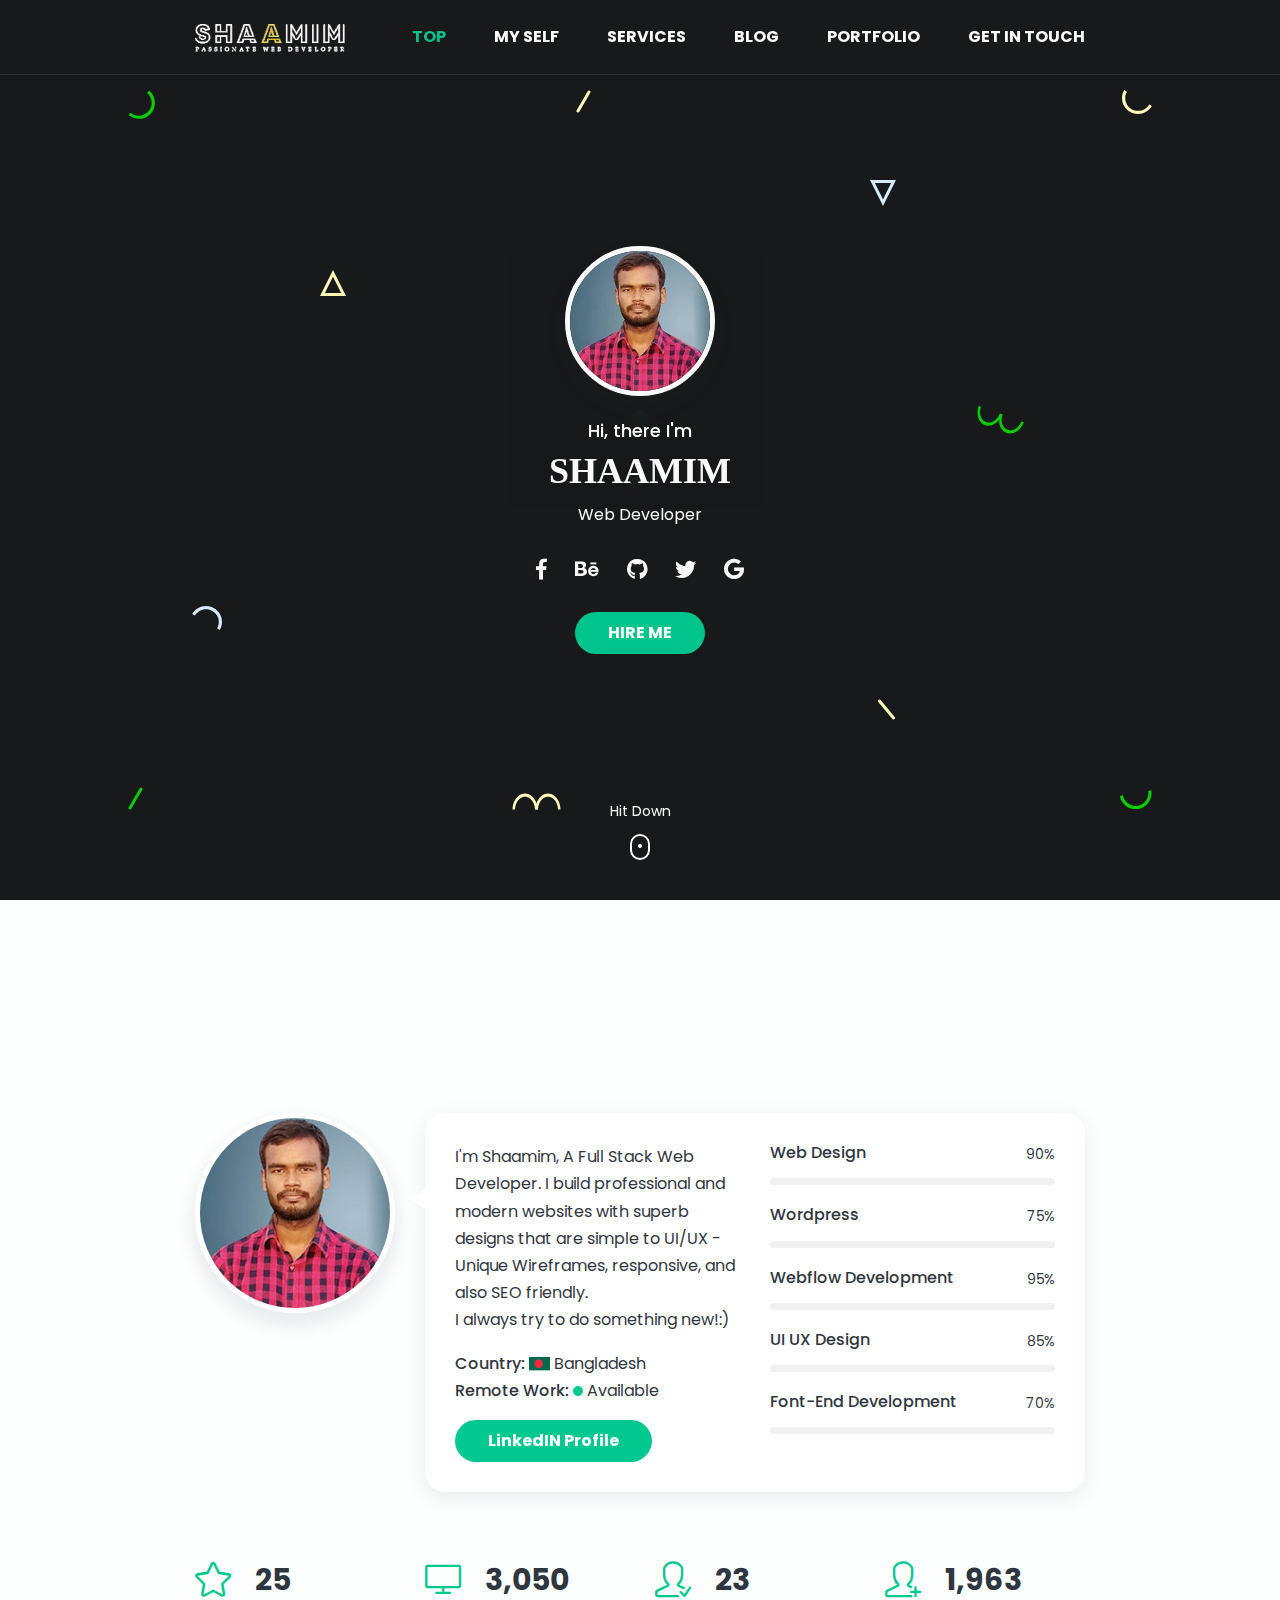
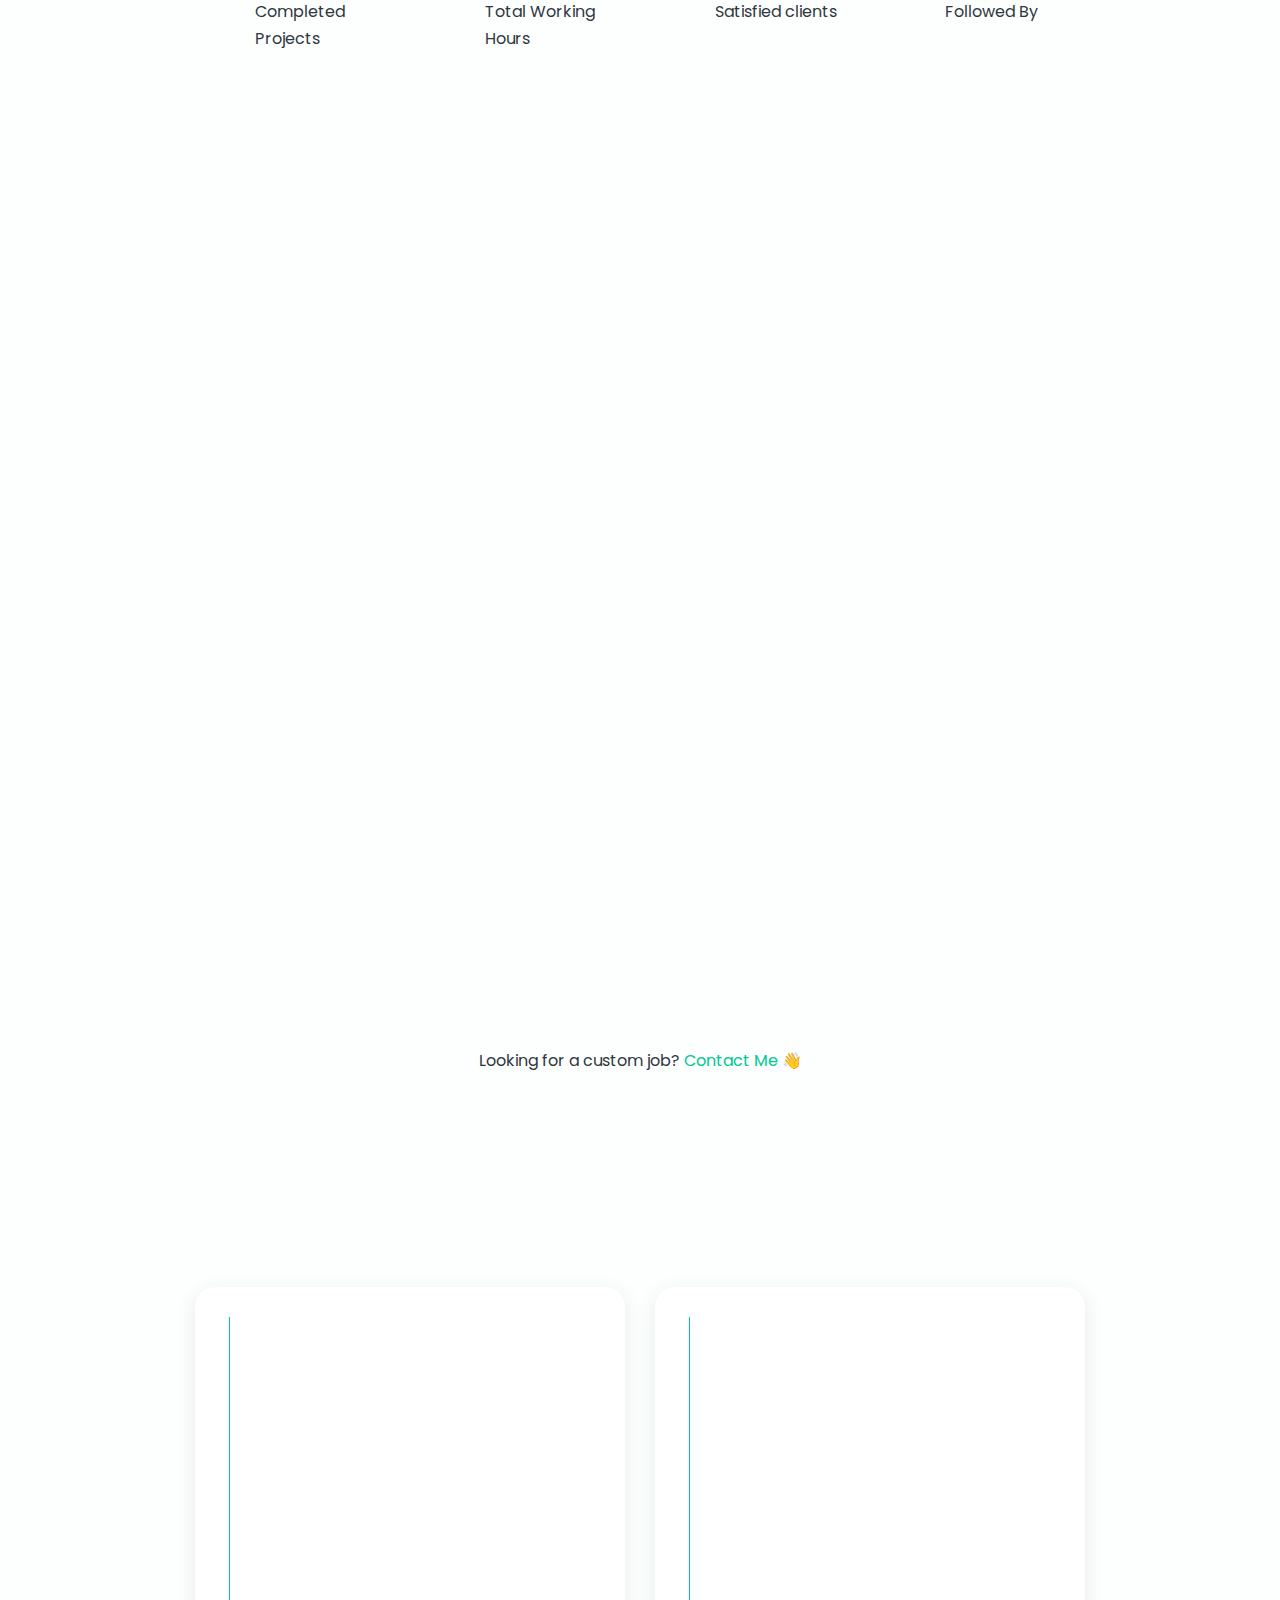
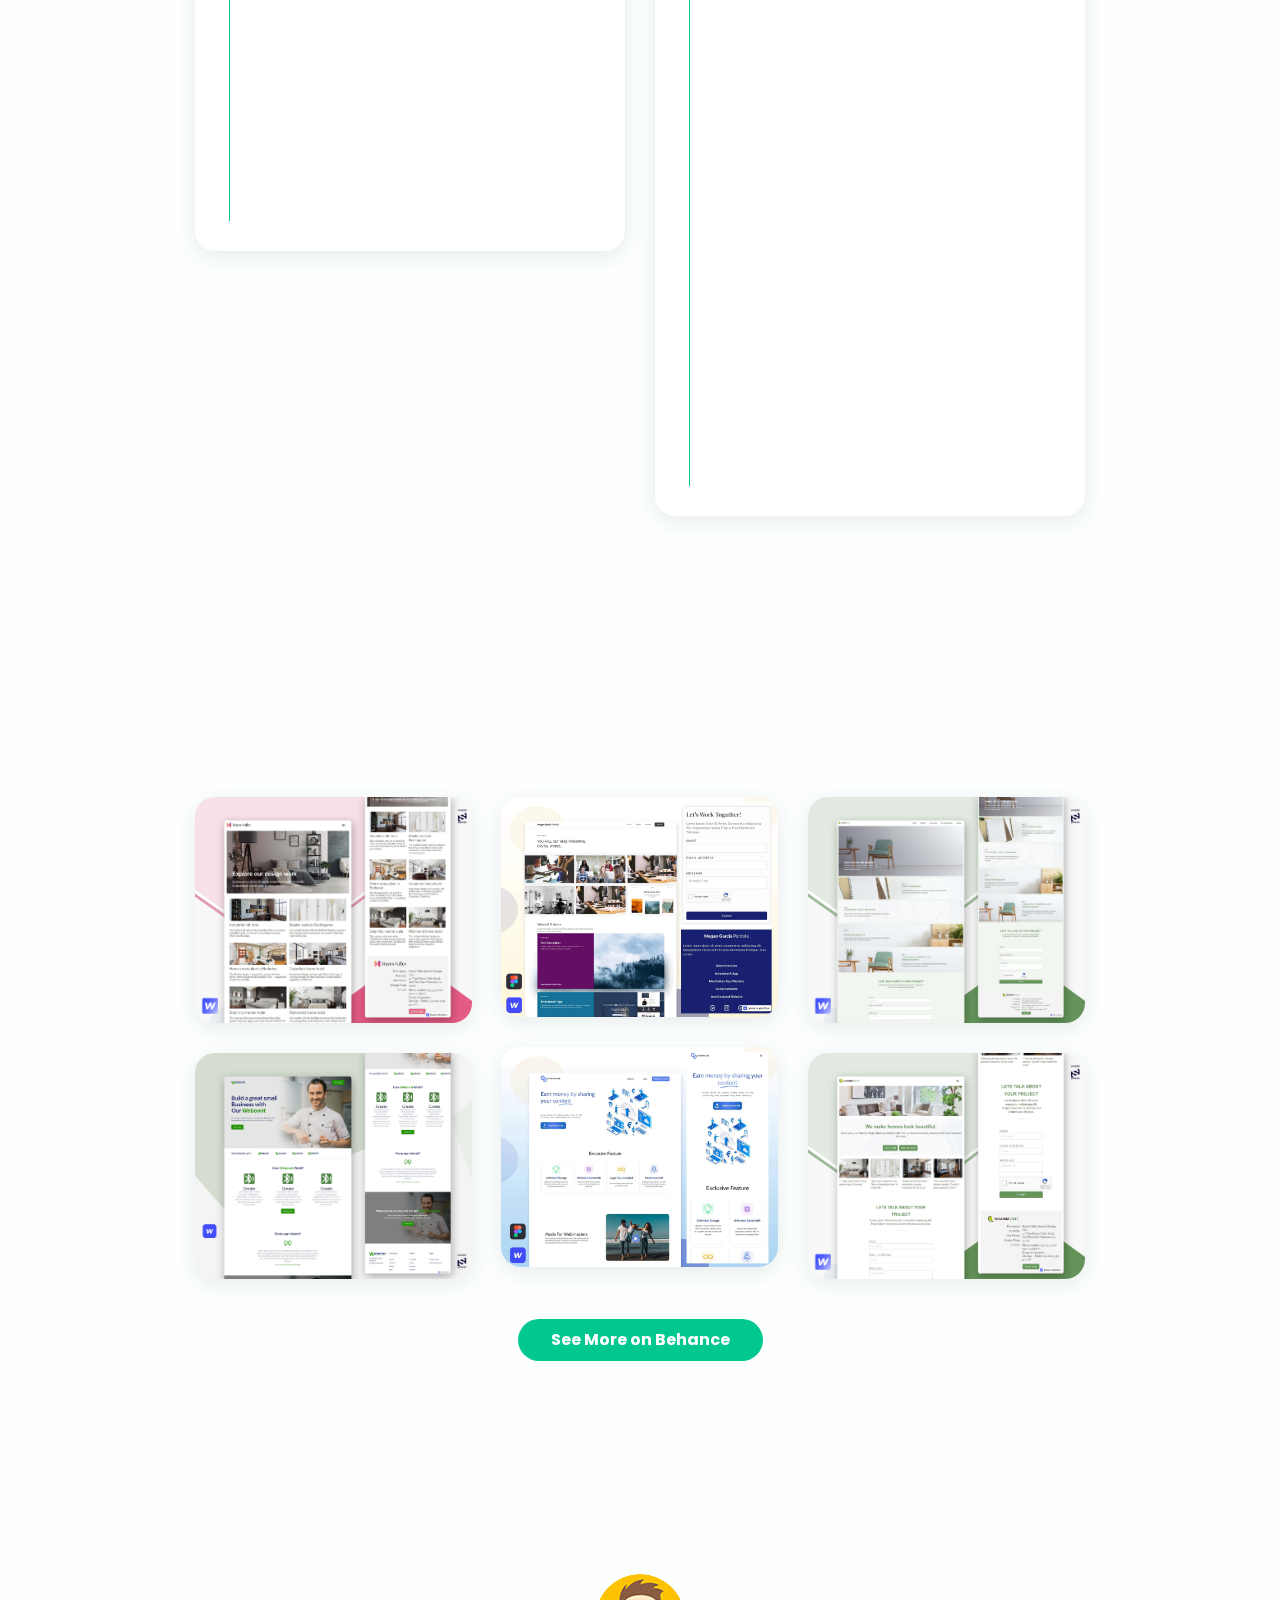
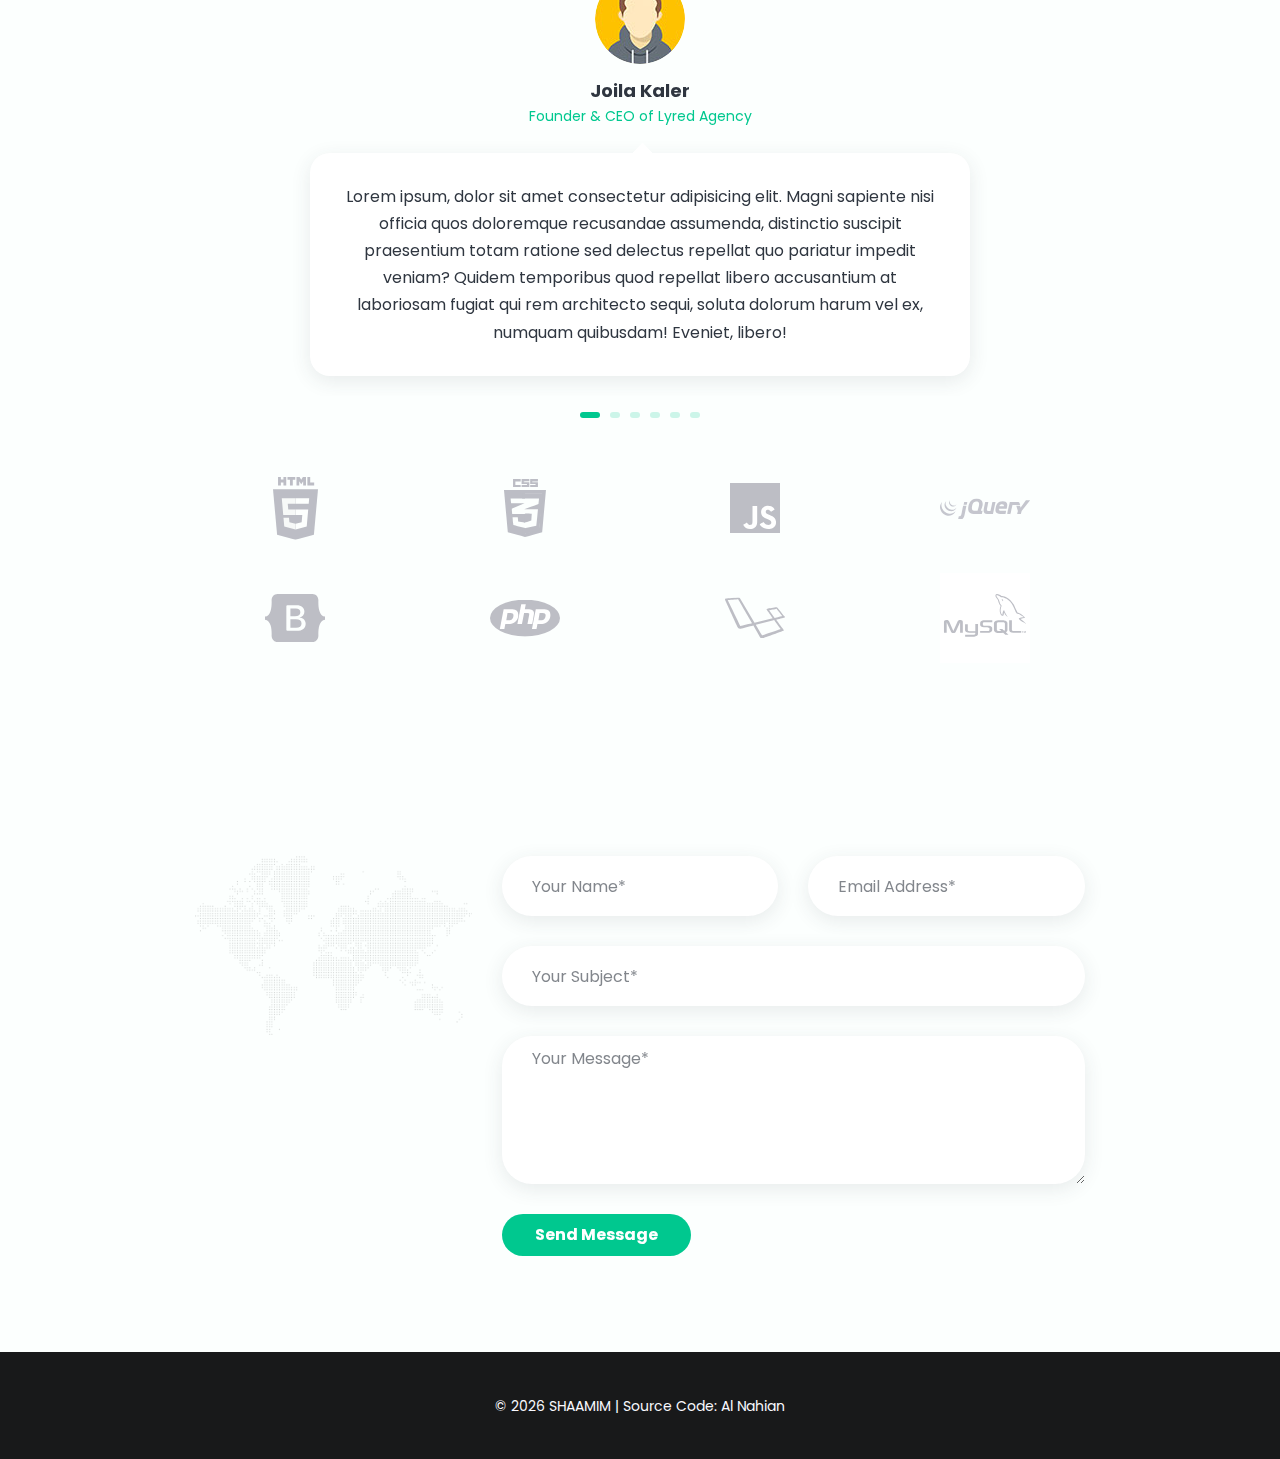
==== commit db4fc072: "add google site verification" ====
--- a/index.html
+++ b/index.html
@@ -1,23 +1,760 @@
-<!DOCTYPE html><html lang="en-US"><head> <meta name="google-site-verification" content="Hbr485qzuT2-w9kOaNn6FBaU_ZwC0NncgSJAzdGCWKU"/> <meta http-equiv="Content-Type" content="text/html; charset=UTF-8"/> <title>Shaamim | Front-end Web Developer</title> 
+<!DOCTYPE html>
+<html lang="en-US">
 
-<!-- Primary Meta Tags -->
-<title>Shaamim | Front-end Web Developer</title>
-<meta name="title" content="Shaamim's Days | A Passionate Web Developer">
-<meta name="description" content="I Build Professional and Modern Websites with Superb Designs that are UI/UX - Unique Wireframes, Responsive, and also SEO Friendly.">
+<head>
+    <meta name="google-site-verification" content="SdxZG4vpRuDqBZ4r7oR-CHFjaQ5BvBNJv65ehjRi2DI" />
+    <meta http-equiv="Content-Type" content="text/html; charset=UTF-8" />
+    <title>Shaamim | Front-end Web Developer</title>
 
-<!-- Open Graph / Facebook -->
-<meta property="og:type" content="website">
-<meta property="og:url" content="http://shaamimdevs.github.io">
-<meta property="og:title" content="Shaamim | Front-end Web Developer">
-<meta property="og:description" content="I Build Professional and Modern Websites with Superb Designs that are UI/UX - Unique Wireframes, Responsive, and also SEO Friendly.">
-<meta property="og:image" content="">
+    <!-- Primary Meta Tags -->
+    <title>Shaamim | Front-end Web Developer</title>
+    <meta name="title" content="Shaamim's Days | A Passionate Web Developer">
+    <meta name="description"
+        content="I Build Professional and Modern Websites with Superb Designs that are UI/UX - Unique Wireframes, Responsive, and also SEO Friendly.">
 
-<!-- Twitter -->
-<meta property="twitter:card" content="summary_large_image">
-<meta property="twitter:url" content="http://shaamimdevs.github.io">
-<meta property="twitter:title" content="Shaamim | Front-end Web Developer">
-<meta property="twitter:description" content="I Build Professional and Modern Websites with Superb Designs that are UI/UX - Unique Wireframes, Responsive, and also SEO Friendly.">
-<meta property="twitter:image" content="">
-    
+    <!-- Open Graph / Facebook -->
+    <meta property="og:type" content="website">
+    <meta property="og:url" content="http://shaamimdevs.github.io">
+    <meta property="og:title" content="Shaamim | Front-end Web Developer">
+    <meta property="og:description"
+        content="I Build Professional and Modern Websites with Superb Designs that are UI/UX - Unique Wireframes, Responsive, and also SEO Friendly.">
+    <meta property="og:image" content="">
+
+    <!-- Twitter -->
+    <meta property="twitter:card" content="summary_large_image">
+    <meta property="twitter:url" content="http://shaamimdevs.github.io">
+    <meta property="twitter:title" content="Shaamim | Front-end Web Developer">
+    <meta property="twitter:description"
+        content="I Build Professional and Modern Websites with Superb Designs that are UI/UX - Unique Wireframes, Responsive, and also SEO Friendly.">
+    <meta property="twitter:image" content="">
+
     <!-- <script async src="https://www.googletagmanager.com/gtag/js?id=UA-193456936-1">
-    </script> <script>window.dataLayer=window.dataLayer || []; function gtag(){dataLayer.push(arguments);}gtag('js', new Date()); gtag('config', 'UA-193456936-1'); </script> --> <meta name="viewport" content="width=device-width, initial-scale=1, maximum-scale=1"/> <link rel="shortcut icon" type="image/x-icon" href="images/favicon.png"/> <link rel="stylesheet" href="css/vendors.css" type="text/css" media="all"/> <link rel="stylesheet" href="css/style.css" type="text/css" media="all"/> <link rel="preconnect" href="https://fonts.gstatic.com"/> <link href="https://fonts.googleapis.com/css2?family=Poppins:wght@400;500;700&display=swap" rel="stylesheet"/><!--[if lt IE 9]> <script src="https://oss.maxcdn.com/html5shiv/3.7.2/html5shiv.min.js"></script> <script src="https://oss.maxcdn.com/respond/1.4.2/respond.min.js"></script><![endif]--></head><body> <div id="preloader"> <div class="outer"> <div class="infinityChrome"> <div></div><div></div><div></div></div><div class="infinity"> <div> <span></span> </div><div> <span></span> </div><div> <span></span> </div></div><svg xmlns="http://www.w3.org/2000/svg" version="1.1" class="goo-outer"> <defs> <filter id="goo"> <feGaussianBlur in="SourceGraphic" stdDeviation="6" result="blur"/> <feColorMatrix in="blur" values="1 0 0 0 0 0 1 0 0 0 0 0 1 0 0 0 0 0 18 -7" result="goo"/> <feBlend in="SourceGraphic" in2="goo"/> </filter> </defs> </svg> </div></div><header class="desktop-header-3 fixed-top"> <div class="container"> <nav class="navbar navbar-expand-lg navbar-dark"> <a class="navbar-brand" href="index.html"><img src="images/logo.png" alt="Logo - Al Nahian"/></a> <button aria-controls="navbarNavDropdown" aria-expanded="false" aria-label="Toggle navigation" class="navbar-toggler" data-target="#navbarNavDropdown" data-toggle="collapse" type="button"> <span class="navbar-toggler-icon"></span> </button> <div class="collapse navbar-collapse" id="navbarNavDropdown"> <ul class="navbar-nav ml-auto scrollspy"> <li class="nav-item"> <a class="nav-link" href="#home">TOP</a> </li><li class="nav-item"> <a href="#about" class="nav-link">MY SELF</a> </li><li class="nav-item"> <a href="#services" class="nav-link">SERVICES</a> </li><li class="nav-item"> <a href="blog.html" class="nav-link">BLOG</a> </li><li class="nav-item"> <a href="#works" class="nav-link">PORTFOLIO</a> </li><li class="nav-item"> <a href="#contact" class="nav-link">GET IN TOUCH</a> </li></ul> </div></nav> </div></header> <main class="content-3"> <section id="home" class="home d-flex align-items-center"> <div class="container"> <div class="intro"> <img src="images/avatar.webp" alt="Shamim Hossin" class="mb-4 own-avatar"/> <h4 class="mb-2 mt-0">Hi, there I'm</h4> <h1 class="mb-2 mt-0">SHAAMIM</h1> <span class="text-rotating">Web Developer, Font-End Developer, WordPress Expert, Webflow Developer, Researcher </span> <ul class="social-icons light list-inline mb-0 mt-4"> <li class="list-inline-item"> <a href="https://facebook.com/shaamimdevs" target="_blank"><i class="fab fa-facebook-f"></i></a> </li><li class="list-inline-item"> <a href="https://behance.net/shaamimdevs" target="_blank"><i class="fab fa-behance"></i></a> </li><li class="list-inline-item"> <a href="https://github.com/shaamimdevs" target="_blank"><i class="fab fa-github"></i></a> </li><li class="list-inline-item"> <a href="https://twitter.com/shaamimdevs target="_blank"><i class="fab fa-twitter"></i></a> </li><li class="list-inline-item"> <a href="https://www.google.com/search?q=shaamimdevs target="_blank"><i class="fab fa-google"></i></a> </li></ul> <div class="mt-4"> <a href="https://www.fiverr.com/shaamim_" class="btn btn-default">HIRE ME</a> </div></div><div class="scroll-down"> <a href="#about" class="mouse-wrapper"> <span>Hit Down</span> <span class="mouse"> <span class="wheel"></span> </span> </a> </div><div class="parallax" data-relative-input="true"> <svg width="27" height="29" data-depth="0.3" class="layer p1" xmlns="http://www.w3.org/2000/svg"> <path d="M21.15625.60099c4.37954 3.67487 6.46544 9.40612 5.47254 15.03526-.9929 5.62915-4.91339 10.30141-10.2846 12.25672-5.37122 1.9553-11.3776.89631-15.75715-2.77856l2.05692-2.45134c3.50315 2.93948 8.3087 3.78663 12.60572 2.22284 4.297-1.5638 7.43381-5.30209 8.22768-9.80537.79387-4.50328-.8749-9.08872-4.37803-12.02821L21.15625.60099z" fill="#0ad200" fill-rule="evenodd"/> </svg> <svg width="26" height="26" data-depth="0.2" class="layer p2" xmlns="http://www.w3.org/2000/svg"> <path d="M13 3.3541L2.42705 24.5h21.1459L13 3.3541z" stroke="#fffeba" stroke-width="3" fill="none" fill-rule="evenodd"/> </svg> <svg width="30" height="25" data-depth="0.3" class="layer p3" xmlns="http://www.w3.org/2000/svg"> <path d="M.1436 8.9282C3.00213 3.97706 8.2841.92763 14.00013.92796c5.71605.00032 10.9981 3.04992 13.85641 8 2.8583 4.95007 2.8584 11.0491-.00014 16.00024l-2.77128-1.6c2.28651-3.96036 2.28631-8.84002.00011-12.8002-2.2862-3.96017-6.5124-6.40017-11.08513-6.4-4.57271.00018-8.79872 2.43984-11.08524 6.4002l-2.77128-1.6z" fill="#dceeff" fill-rule="evenodd"/> </svg> <svg width="15" height="23" data-depth="0.6" class="layer p4" xmlns="http://www.w3.org/2000/svg"> <rect transform="rotate(30 9.86603 10.13397)" x="7" width="3" height="25" rx="1.5" fill="#0ad200" fill-rule="evenodd"/> </svg> <svg width="15" height="23" data-depth="0.2" class="layer p5" xmlns="http://www.w3.org/2000/svg"> <rect transform="rotate(30 9.86603 10.13397)" x="7" width="3" height="25" rx="1.5" fill="#fffeba" fill-rule="evenodd"/> </svg> <svg width="49" height="17" data-depth="0.5" class="layer p6" xmlns="http://www.w3.org/2000/svg"> <g fill="#fffeba" fill-rule="evenodd"> <path d="M.5 16.5c0-5.71709 2.3825-10.99895 6.25-13.8567 3.8675-2.85774 8.6325-2.85774 12.5 0C23.1175 5.50106 25.5 10.78292 25.5 16.5H23c0-4.57303-1.90625-8.79884-5-11.08535-3.09375-2.28652-6.90625-2.28652-10 0C4.90625 7.70116 3 11.92697 3 16.5H.5z"/> <path d="M23.5 16.5c0-5.71709 2.3825-10.99895 6.25-13.8567 3.8675-2.85774 8.6325-2.85774 12.5 0C46.1175 5.50106 48.5 10.78292 48.5 16.5H46c0-4.57303-1.90625-8.79884-5-11.08535-3.09375-2.28652-6.90625-2.28652-10 0-3.09375 2.28651-5 6.51232-5 11.08535h-2.5z"/> </g> </svg> <svg width="26" height="26" data-depth="0.4" class="layer p7" xmlns="http://www.w3.org/2000/svg"> <path d="M13 22.6459L2.42705 1.5h21.1459L13 22.6459z" stroke="#dceeff" stroke-width="3" fill="none" fill-rule="evenodd"/> </svg> <svg width="19" height="21" data-depth="0.3" class="layer p8" xmlns="http://www.w3.org/2000/svg"> <rect transform="rotate(-40 6.25252 10.12626)" x="7" width="3" height="25" rx="1.5" fill="#fffeba" fill-rule="evenodd"/> </svg> <svg width="30" height="25" data-depth="0.3" data-depth-y="-1.30" class="layer p9" xmlns="http://www.w3.org/2000/svg"> <path d="M29.8564 16.0718c-2.85854 4.95114-8.1405 8.00057-13.85654 8.00024-5.71605-.00032-10.9981-3.04992-13.85641-8-2.8583-4.95007-2.8584-11.0491.00014-16.00024l2.77128 1.6c-2.28651 3.96036-2.28631 8.84002-.00011 12.8002 2.2862 3.96017 6.5124 6.40017 11.08513 6.4 4.57271-.00018 8.79872-2.43984 11.08524-6.4002l2.77128 1.6z" fill="#fffeba" fill-rule="evenodd"/> </svg> <svg width="47" height="29" data-depth="0.2" class="layer p10" xmlns="http://www.w3.org/2000/svg"> <g fill="#0ad200" fill-rule="evenodd"> <path d="M46.78878 17.19094c-1.95535 5.3723-6.00068 9.52077-10.61234 10.8834-4.61167 1.36265-9.0893-.26708-11.74616-4.27524-2.65686-4.00817-3.08917-9.78636-1.13381-15.15866l2.34923.85505c-1.56407 4.29724-1.2181 8.92018.90705 12.12693 2.12514 3.20674 5.70772 4.5107 9.39692 3.4202 3.68921-1.0905 6.92581-4.40949 8.48988-8.70673l2.34923.85505z"/> <path d="M25.17585 9.32448c-1.95535 5.3723-6.00068 9.52077-10.61234 10.8834-4.61167 1.36264-9.0893-.26708-11.74616-4.27525C.16049 11.92447-.27182 6.14628 1.68354.77398l2.34923.85505c-1.56407 4.29724-1.2181 8.92018.90705 12.12692 2.12514 3.20675 5.70772 4.5107 9.39692 3.4202 3.68921-1.0905 6.92581-4.40948 8.48988-8.70672l2.34923.85505z"/> </g> </svg> <svg width="33" height="20" data-depth="0.5" class="layer p11" xmlns="http://www.w3.org/2000/svg"> <path d="M32.36774.34317c.99276 5.63023-1.09332 11.3614-5.47227 15.03536-4.37895 3.67396-10.3855 4.73307-15.75693 2.77837C5.76711 16.2022 1.84665 11.53014.8539 5.8999l3.15139-.55567c.7941 4.50356 3.93083 8.24147 8.22772 9.8056 4.29688 1.56413 9.10275.71673 12.60554-2.2227C28.34133 9.98771 30.01045 5.4024 29.21635.89884l3.15139-.55567z" fill="#0ad200" fill-rule="evenodd"/> </svg> </div></div></section> <section id="about"> <div class="container"> <h2 class="section-title wow fadeInUp">Yeah THisIS Me</h2> <div class="spacer" data-height="60"></div><div class="row"> <div class="col-md-3"> <div class="text-center text-md-left"> <img src="images/avatar.jpg" alt="Shamim Hossain" class="own-avatar"/> </div><div class="spacer d-md-none d-lg-none" data-height="30"></div></div><div class="col-md-9 triangle-left-md triangle-top-sm"> <div class="rounded bg-white shadow-dark padding-30"> <div class="row"> <div class="col-md-6"> <p> I'm Shaamim, A Full Stack Web Developer. I build professional and modern websites with superb designs that are simple to UI/UX - Unique Wireframes, responsive, and also SEO friendly. <br>I always try to do something new!:) <ul class="about-me-facts"><!-- <li> <span class="font-weight-medium">Degree: </span><span id="my_current_age"> </span> BBA </li>--> <li><span class="font-weight-medium">Country: </span> <svg style="display: inline-block" xmlns="http://www.w3.org/2000/svg" width="16pt" height="10pt" viewBox="0 0 16 10"> <g id="surface1"> <rect x="0" y="0" width="16" height="10" style=" fill: rgb(0%, 41.568627%, 30.588235%); fill-opacity: 1; stroke: none; "></rect> <path style=" stroke: none; fill-rule: nonzero; fill: rgb( 95.686275%, 16.470588%, 25.490196% ); fill-opacity: 1; " d="M 10.398438 5 C 10.398438 6.839844 8.96875 8.332031 7.199219 8.332031 C 5.433594 8.332031 4 6.839844 4 5 C 4 3.160156 5.433594 1.667969 7.199219 1.667969 C 8.96875 1.667969 10.398438 3.160156 10.398438 5 Z M 10.398438 5 "> </path> </g> </svg> Bangladesh </li><li> <span class="font-weight-medium">Remote Work: </span> <span class="active-status"> </span> Available </li></ul> </p><div class="mt-3"> <a href="https://www.linkedin.com/in/shaamimdevs" class="btn btn-default" target="_blank">LinkedIN Profile</a> </div><div class="spacer d-md-none d-lg-none" data-height="30"></div></div><div class="col-md-6"> <div class="skill-item"> <div class="skill-info clearfix"> <h4 class="float-left mb-3 mt-0">Web Design</h4> <span class="float-right">90%</span> </div><div class="progress"> <div class="progress-bar data-background" role="progressbar" aria-valuemin="0" aria-valuemax="100" aria-valuenow="90" data-color="#00c88f"></div></div><div class="spacer" data-height="20"></div></div><div class="skill-item"> <div class="skill-info clearfix"> <h4 class="float-left mb-3 mt-0">Wordpress</h4> <span class="float-right">75%</span> </div><div class="progress"> <div class="progress-bar data-background" role="progressbar" aria-valuemin="0" aria-valuemax="100" aria-valuenow="75" data-color="#6157ff"></div></div><div class="spacer" data-height="20"></div></div><div class="skill-item"> <div class="skill-info clearfix"> <h4 class="float-left mb-3 mt-0">Webflow Development</h4> <span class="float-right">95%</span> </div><div class="progress"> <div class="progress-bar data-background" role="progressbar" aria-valuemin="0" aria-valuemax="100" aria-valuenow="95" data-color="#00A8FF"></div></div><div class="spacer" data-height="20"></div></div><div class="skill-item"> <div class="skill-info clearfix"> <h4 class="float-left mb-3 mt-0">UI UX Design</h4> <span class="float-right">85%</span> </div><div class="progress"> <div class="progress-bar data-background" role="progressbar" aria-valuemin="0" aria-valuemax="100" aria-valuenow="85" data-color="#ff5e57"></div></div><div class="spacer" data-height="20"></div></div><div class="skill-item"> <div class="skill-info clearfix"> <h4 class="float-left mb-3 mt-0">Font-End Development</h4> <span class="float-right">70%</span> </div><div class="progress"> <div class="progress-bar data-background" role="progressbar" aria-valuemin="0" aria-valuemax="100" aria-valuenow="70" data-color="#485460"></div></div><div class="spacer" data-height="20"></div></div></div></div></div></div></div><div class="spacer" data-height="70"></div><div class="row"> <div class="col-md-3 col-sm-6"> <div class="fact-item"> <span class="icon icon-star"></span> <div class="details"> <h3 class="mb-0 mt-0 number"><em class="count">25</em></h3> <p class="mb-0">Completed Projects</p></div></div><div class="spacer d-md-none d-lg-none" data-height="30"></div></div><div class="col-md-3 col-sm-6"> <div class="fact-item"> <span class="icon icon-screen-desktop"></span> <div class="details"> <h3 class="mb-0 mt-0 number"><em class="count">3,050</em></h3> <p class="mb-0">Total Working Hours</p></div></div><div class="spacer d-md-none d-lg-none" data-height="30"></div></div><div class="col-md-3 col-sm-6"> <div class="fact-item"> <span class="icon icon-user-following"></span> <div class="details"> <h3 class="mb-0 mt-0 number"><em class="count">23</em></h3> <p class="mb-0">Satisfied clients</p></div></div><div class="spacer d-md-none d-lg-none" data-height="30"></div></div><div class="col-md-3 col-sm-6"> <div class="fact-item"> <span class="icon icon-user-follow"></span> <div class="details"> <h3 class="mb-0 mt-0 number"><em class="count">1,963</em></h3> <p class="mb-0">Followed By</p></div></div></div></div></div></section> <section id="services"> <div class="container"> <h2 class="section-title wow fadeInUp">Services</h2> <div class="spacer" data-height="60"></div><div class="row"> <div class="col-md-4"> <div class="service-box rounded data-background padding-30 text-center text-light wow fadeInUp shadow-blue" data-color="#00A8FF"> <img src="images/web-design.svg" alt="Web Design"/> <h3 class="mb-3 mt-0">Web Design</h3> <p class="mb-0"> I build professional and modern websites with superb designs that are simple to UI/UX - Unique Wireframes, responsive, and also SEO friendly. </p></div><div class="spacer d-md-none d-lg-none" data-height="30"></div></div><div class="col-md-4"> <div class="service-box rounded data-background padding-30 text-light text-center wow fadeInUp shadow-grey" data-color="#485460" data-wow-delay="0.2s"> <img src="images/webflow.png" alt="PSD To HTML"/> <h3 class="mb-3 mt-0">Webflow Website Design</h3> <p class="mb-0"> I have well-known convarting knowledge and Experienced PSD, Skecth, XD, Figma info Webflow. </p></div><div class="spacer d-md-none d-lg-none" data-height="30"></div></div><div class="col-md-4"> <div class="service-box rounded data-background padding-30 text-center text-light wow fadeInUp shadow-purple" data-color="#37526c" data-wow-delay="0.4s"> <img src="images/wordpress.svg" alt="WordPress Website"/> <h3 class="mb-3 mt-0">WordPress Website</h3> <p class="mb-0"> Need any wordpress website for youe start business? well, I'm professional wordpress developer. get in touch with your project details. </p></div></div></div><div class="spacer" data-height="30"></div><div class="row"> <div class="col-md-4"> <div class="service-box rounded data-background padding-30 text-center text-light wow fadeInUp shadow-green" data-color="#6ba069"> <img src="images/web-development.svg" alt="Web Development"/> <h3 class="mb-3 mt-0">Web Development</h3> <p class="mb-0"> Need a custom unique site? Indeed, I'll assist you with building site(s) with PHP, Laravel, MySQL, at a sensible expense. </p></div><div class="spacer d-md-none d-lg-none" data-height="30"></div></div><div class="col-md-4"> <div class="service-box rounded data-background padding-30 text-center wow fadeInUp shadow-yellow" data-color="#3b71a6" data-wow-delay="0.2s"> <img src="images/css3.png" alt="Speed Optimization"/> <h3 class="mb-3 mt-0" >Css Issue </h3> <p class="mb-0" style="color: aliceblue;"> Most common problems CSS responsive problem. but if you need any help for css issue, please reach me </p></div><div class="spacer d-md-none d-lg-none" data-height="30"></div></div><div class="col-md-4"> <div class="service-box rounded data-background padding-30 text-center text-light wow fadeInUp shadow-red" data-color="#1f80e1" data-wow-delay="0.4s"> <img src="images/cms.png" alt="Tech Support"/> <h3 class="mb-3 mt-0">CMS Page Builder</h3> <p class="mb-0"> Want to develop your site in any CMS? well, we have proficiant team for your project. </p></div></div></div><div class="mt-5 text-center"> <p class="mb-0"> Looking for a custom job? <a href="#contact">Contact Me </a> 👋 </p></div></div></section> <section id="experience"> <div class="container"> <h2 class="section-title wow fadeInUp">Education & Experience</h2> <div class="spacer" data-height="60"></div><div class="row"> <div class="col-md-6"> <div class="timeline edu bg-white rounded shadow-dark padding-30 overflow-hidden"> <div class="timeline-container wow fadeInUp"> <div class="content"> <span class="time">2016</span> <h3 class="title">SSC</h3> <p> Secondary School Certificate in 2016 Dhaka with the result of GPA of 4.11. </p></div></div><div class="timeline-container wow fadeInUp" data-wow-delay="0.2s"> <div class="content"> <span class="time">2018</span> <h3 class="title">HSC</h3> <p> Higher Secondary Certificate with the result of GPA 4.42. </p></div></div><div class="timeline-container wow fadeInUp" data-wow-delay="0.4s"> <div class="content"> <span class="time">2019 - Present</span> <h3 class="title">Studying in BBA Second Year</h3> <p> Bhawal Badre Alam Government College was established on 1 July 1967 as Bhawal College. </p></div></div><span class="line"></span> </div></div><div class="col-md-6"> <div class="spacer d-md-none d-lg-none" data-height="30"></div><div class="timeline exp bg-white rounded shadow-dark padding-30 overflow-hidden"> <div class="timeline-container wow fadeInUp"> <div class="content"> <span class="time">2016 - 2018</span> <h3 class="title">Digital Marketing</h3> <p> Lorem ipsum dolor sit amet consectetur adipisicing elit. Inventore, consequuntur? </p></div></div><div class="timeline-container wow fadeInUp" data-wow-delay="0.2s"> <div class="content"> <span class="time">2018 - 2019</span> <h3 class="title">FOUNDER & CEO Jatpot Online Super Shop</h3> <p> E-commerce Site Maintenance. Designer of all over sector. Recommended and consulted with clients on the most appropriate graphic design. Created 4+ design presentations and proposals a month for clients and account managers. </p></div></div><div class="timeline-container wow fadeInUp" data-wow-delay="0.4s"> <div class="content"> <span class="time">2019 - Present</span> <h3 class="title">Webflow Designer and Wordpress Developer</h3> <p> I'm a highly experienced and proficient UI/UX designer & Webflow expert according to your Requirement. I’ll convert your provided design to webflow (such as Figma, XD, sketch & Photoshop to Webflow). </p></div></div><span class="line"></span> </div></div></div></div></section> <section id="works"> <div class="container"> <h2 class="section-title wow fadeInUp">Recent works</h2> <div class="spacer" data-height="60"></div><ul class="portfolio-filter list-inline wow fadeInUp"> <li class="current list-inline-item" data-filter="*">MIXED</li><li class="list-inline-item" data-filter=".webdesign">Webflow Design</li><li class="list-inline-item" data-filter=".webdev">Wordpress</li></ul> <div class="pf-filter-wrapper"> <select class="portfolio-filter-mobile"> <option value="*">MIXED</option> <option value=".webdesign">Webflow Design</option> <option value=".webdev">Wordpress</option> </select> </div><div class="row portfolio-wrapper"> <div class="col-md-4 col-sm-6 grid-item webdesign"> <a href="#small-dialog1" class="work-content"> <div class="portfolio-item rounded shadow-dark"> <div class="details"> <span class="term">Web Design</span> <h4 class="title">Webflow Website</h4> <span class="more-button"><i class="icon-options"></i></span> </div><div class="thumb"> <img src="images/works/thumbnails/pro (1).jpg" alt="lorem"/> <div class="mask"></div></div></div></a> <div id="small-dialog1" class="white-popup zoom-anim-dialog mfp-hide"> <img src="images/works/pro (1).jpg" alt="lorem"/> <h2>Home Decoration Webflow Website With CMS</h2> <p> Lorem ipsum dolor sit amet consectetur adipisicing elit. Voluptate, neque! Lorem ipsum dolor sit. </p><a href="#" class="btn btn-default btn-live" target="_blank">Live Preview</a> <a href="#" class="btn btn-default btn-live" target="_blank">View on Behance</a> </div></div><div class="col-md-4 col-sm-6 grid-item webdesign"> <a href="#small-dialog2" class="work-content"> <div class="portfolio-item rounded shadow-dark"> <div class="details"> <span class="term">Web Design</span> <h4 class="title">Lorem ipsum dolor sit amet.</h4> <span class="more-button"><i class="icon-options"></i></span> </div><div class="thumb"> <img src="images/works/thumbnails/pro (10).jpg" alt="lorem"/> <div class="mask"></div></div></div></a> <div id="small-dialog2" class="white-popup zoom-anim-dialog mfp-hide"> <img src="images/works/pro (10).jpg" alt="lorem"/> <h2>Lorem ipsum dolor sit.</h2> <p> Lorem ipsum, dolor sit amet consectetur adipisicing elit. Cupiditate, consectetur. </p><a href="#" class="btn btn-default btn-live" target="_blank">Live Preview</a> <a href="#" class="btn btn-default btn-live" target="_blank">View on Behance</a> </div></div><div class="col-md-4 col-sm-6 grid-item webdesign"> <a href="#small-dialog3" class="work-content"> <div class="portfolio-item rounded shadow-dark"> <div class="details"> <span class="term">Web Design</span> <h4 class="title">Lorem ipsum dolor sit.</h4> <span class="more-button"><i class="icon-options"></i></span> </div><div class="thumb"> <img src="images/works/thumbnails/pro (11).jpg" alt="lorem"/> <div class="mask"></div></div></div></a> <div id="small-dialog3" class="white-popup zoom-anim-dialog mfp-hide"> <img src="images/works/pro (11).jpg" alt="lorem"/> <h2>Lorem ipsum dolor sit amet consectetur adipisicing elit. Nam, sint?</h2> <p> Lorem ipsum dolor sit amet, consectetur adipisicing elit. Minus tenetur labore tempora suscipit cum, eos veniam vel odit recusandae dolore. </p><a href="#" class="btn btn-default btn-live" target="_blank">Live Preview</a> <a href="#" class="btn btn-default btn-live" target="_blank">View on Behance</a> </div></div><div class="col-md-4 col-sm-6 grid-item webdev"> <a href="#small-dialog4" class="work-content"> <div class="portfolio-item rounded shadow-dark"> <div class="details"> <span class="term">Web Development</span> <h4 class="title">Lorem ipsum dolor sit amet consectetur.</h4> <span class="more-button"><i class="icon-options"></i></span> </div><div class="thumb"> <img src="images/works/thumbnails/pro (12).jpg" alt="lorem"/> <div class="mask"></div></div></div></a> <div id="small-dialog4" class="white-popup zoom-anim-dialog mfp-hide"> <img src="images/works/pro (12).jpg" alt="lorem"/> <h2>Lorem ipsum dolor sit amet consectetur.</h2> <p> Lorem ipsum dolor sit amet consectetur adipisicing elit. Neque fugit quae officia perferendis officiis enim ab! </p><p> Lorem ipsum dolor sit amet consectetur adipisicing elit. Veniam, voluptates! </p><a href="#" class="btn btn-default btn-live" target="_blank">Live Preview</a> <a href="#" class="btn btn-default btn-live" target="_blank">View on Behance</a> </div></div><div class="col-md-4 col-sm-6 grid-item webdev"> <a href="#small-dialog5" class="work-content"> <div class="portfolio-item rounded shadow-dark"> <div class="details"> <span class="term">Web Development</span> <h4 class="title">Lorem ipsum dolor sit amet consectetur.</h4> <span class="more-button"><i class="icon-options"></i></span> </div><div class="thumb"> <img src="images/works/thumbnails/pro (13).jpg" alt="lorem"/> <div class="mask"></div></div></div></a> <div id="small-dialog5" class="white-popup zoom-anim-dialog mfp-hide"> <img src="images/works/pro (13).jpg" alt="lorem"/> <h2>Lorem ipsum dolor, sit amet consectetur adipisicing elit.</h2> <p> Lorem ipsum dolor sit amet consectetur adipisicing elit. Itaque exercitationem earum nam corporis tenetur eius quisquam. </p><a href="#" class="btn btn-default btn-live" target="_blank">Live Preview</a> <a href="#" class="btn btn-default btn-live" target="_blank">View on Behance</a> </div></div><div class="col-md-4 col-sm-6 grid-item webdev"> <a href="#small-dialog6" class="work-content"> <div class="portfolio-item rounded shadow-dark"> <div class="details"> <span class="term">Web Development</span> <h4 class="title">Lorem ipsum dolor sit amet consectetur adipisicing elit. Itaque!</h4> <span class="more-button"><i class="icon-options"></i></span> </div><div class="thumb"> <img src="images/works/thumbnails/pro (6).jpg" alt="lorem"/> <div class="mask"></div></div></div></a> <div id="small-dialog6" class="white-popup zoom-anim-dialog mfp-hide"> <img src="images/works/pro (6).jpg" alt="lorem"/> <h2>Lorem ipsum dolor sit.lorem Shitnte </h2> <p> Lorem ipsum, dolor sit amet consectetur adipisicing elit. Alias illo magnam non iure similique! Ab, quibusdam. Minima et quam labore. </p><a href="#" class="btn btn-default btn-live" target="_blank">Live Preview</a> <a href="#" class="btn btn-default btn-live" target="_blank">View on Behance</a> </div></div></div><div class="load-more text-center mt-4"> <a href="#" class="btn btn-default" target="_blank">See More on Behance</a> </div></div></section><!-- Prices Section <section id="prices"> <div class="container"> section title <h2 class="section-title wow fadeIn">Pricing Plans</h2> <div class="spacer" data-height="60"></div><div class="row"> <div class="col-md-4 pr-md-0 mt-md-4 mt-0"> price item <div class="price-item bg-white rounded shadow-dark text-center"> <img src="images/pricing1.svg" alt="Starter"/> <h2 class="plan">Starter</h2> <p>- Single Page</p><p>- PSD To HTML Conversion</p><p>- Responsive Design</p><p>- Basic Speed Optimization</p><p>- 3 Revisions</p><p>- 3 Days Free Support</p><h3 class="price"><em>$</em>49<span>Only</span></h3> <a href="#contact" class="btn btn-default">Get Started</a> </div></div><div class="col-md-4 px-md-0 my-4 my-md-0"> price item recommended <div class="price-item bg-white rounded shadow-dark text-center best"> <span class="badge">Popular</span> <img src="images/jet.svg" alt="Standard"/> <h2 class="plan">Standard</h2> <p>- 3 to 5 Pages</p><p>- SEO Friendly Design</p><p>- Mobile-First Website</p><p>- Premium Speed Optimization</p><p>- 15 Revisions</p><p>- 3 Days Free Support</p><h3 class="price"><em>$</em>149<span>Only</span></h3> <a href="#contact" class="btn btn-default">Get Started</a> </div></div><div class="col-md-4 pl-md-0 mt-md-4 mt-0"> price item <div class="price-item bg-white rounded shadow-dark text-center"> <img src="images/pricing3.svg" alt="Premium"/> <h2 class="plan">Premium</h2> <p>- Multiple Pages</p><p>- Modern Layout</p><p>- Free Hosting Management</p><p>- Advanced Speed Optimization</p><p>- Unlimited Revisions</p><p>- 24/7 Support & Many More...</p><h3 class="price"><em>$</em>399<span>Only</span></h3> <a href="#contact" class="btn btn-default">Get Started</a> </div></div></div></div></section> --> <section id="testimonials"> <div class="container"> <h2 class="section-title wow fadeInUp">Clients & Reviews</h2> <div class="spacer" data-height="60"></div><div class="testimonials-wrapper"> <div class="testimonial-item text-center mx-auto"> <div class="thumb mb-3 mx-auto"> <img src="images/client1.jpg" alt="Mahamud Hasan"/> </div><h4 class="mt-3 mb-0">Joila Kaler</h4> <span class="subtitle">Founder & CEO of Lyred Agency</span> <div class="bg-white padding-30 shadow-dark rounded triangle-top position-relative mt-4"> <p class="mb-0"> Lorem ipsum, dolor sit amet consectetur adipisicing elit. Magni sapiente nisi officia quos doloremque recusandae assumenda, distinctio suscipit praesentium totam ratione sed delectus repellat quo pariatur impedit veniam? Quidem temporibus quod repellat libero accusantium at laboriosam fugiat qui rem architecto sequi, soluta dolorum harum vel ex, numquam quibusdam! Eveniet, libero! </p></div></div><div class="testimonial-item text-center mx-auto"> <div class="thumb mb-3 mx-auto"> <img src="images/client2.jpg" alt="James Ross"/> </div><h4 class="mt-3 mb-0">James Tole</h4> <span class="subtitle">Executive </span> <div class="bg-white padding-30 shadow-dark rounded triangle-top position-relative mt-4"> <p class="mb-0"> Lorem ipsum, dolor sit amet consectetur adipisicing elit. At fugit dolorum aut ab quidem? Nemo, inventore maxime. Facilis, ab nobis quas, omnis sed quo eos veritatis suscipit voluptate est laboriosam. </p></div></div><div class="testimonial-item text-center mx-auto"> <div class="thumb mb-3 mx-auto"> <img src="images/client3.jpg" alt="Charles D'costa"/> </div><h4 class="mt-3 mb-0">Charles D'costa</h4> <span class="subtitle">Lead Instructor of Norman Institute</span> <div class="bg-white padding-30 shadow-dark rounded triangle-top position-relative mt-4"> <p class="mb-0"> Lorem ipsum dolor sit amet consectetur adipisicing elit. Harum quam velit aliquid, a officiis, sapiente repudiandae alias iste corrupti corporis dolorem commodi labore cumque obcaecati. Nesciunt, nulla! Error, beatae deleniti. </p></div></div><div class="testimonial-item text-center mx-auto"> <div class="thumb mb-3 mx-auto"> <img src="images/client4.jpg" alt="Webbin Mabuse"/> </div><h4 class="mt-3 mb-0">Webbin Mabuse</h4> <span class="subtitle">Lorem ipsum dolor sit amet, consectetur</span> <div class="bg-white padding-30 shadow-dark rounded triangle-top position-relative mt-4"> <p class="mb-0"> Lorem ipsum dolor, sit amet consectetur adipisicing elit. Fugit delectus officiis ullam nemo nobis quibusdam rem eum aperiam vitae quia voluptate mollitia, dolorem magnam porro illo blanditiis rerum exercitationem recusandae. Facilis, dolores. </p></div></div><div class="testimonial-item text-center mx-auto"> <div class="thumb mb-3 mx-auto"> <img src="images/client5.jpg" alt="Billy Simon"/> </div><h4 class="mt-3 mb-0">Billy Simon</h4> <span class="subtitle">Co-Founder of Simon Brothers Ltd.</span> <div class="bg-white padding-30 shadow-dark rounded triangle-top position-relative mt-4"> <p class="mb-0"> Lorem ipsum dolor sit, amet consectetur adipisicing elit. Sequi rem placeat nostrum reprehenderit labore inventore in unde omnis quidem nemo numquam corrupti doloribus consectetur, ullam fugiat quasi iusto ab vitae voluptate, deleniti porro explicabo! Doloribus reprehenderit a eius fugit adipisci? </p></div></div><div class="testimonial-item text-center mx-auto"> <div class="thumb mb-3 mx-auto"> <img src="images/client6.jpg" alt="Jeremey Ben"/> </div><h4 class="mt-3 mb-0">Jeremey Arthur</h4> <span class="subtitle">CEO of Jeremy IT & Business</span> <div class="bg-white padding-30 shadow-dark rounded triangle-top position-relative mt-4"> <p class="mb-0"> Lorem ipsum dolor sit amet consectetur adipisicing elit. Dicta iste perspiciatis vitae omnis, incidunt deleniti eos. Sapiente ipsa quaerat voluptate ea tenetur reiciendis quia nihil ut! Mollitia modi consectetur asperiores? </p></div></div></div><div class="row"> <div class="col-md-3 col-6"> <div class="client-item"> <div class="inner"> <img src="images/html.svg" alt="HTML"/> </div></div></div><div class="col-md-3 col-6"> <div class="client-item"> <div class="inner"> <img src="images/css.svg" alt="CSS"/> </div></div></div><div class="col-md-3 col-6"> <div class="client-item"> <div class="inner"> <img src="images/javascript.svg" alt="JavaScript"/> </div></div></div><div class="col-md-3 col-6"> <div class="client-item"> <div class="inner"> <img src="images/jquery.svg" alt="jQuery"/> </div></div></div><div class="col-md-3 col-6"> <div class="client-item"> <div class="inner"> <img src="images/bootstrap.svg" alt="Bootstrap"/> </div></div></div><div class="col-md-3 col-6"> <div class="client-item"> <div class="inner"> <img src="images/php.svg" alt="PHP"/> </div></div></div><div class="col-md-3 col-6"> <div class="client-item"> <div class="inner"> <img src="images/laravel.svg" alt="Laravel"/> </div></div></div><div class="col-md-3 col-6"> <div class="client-item"> <div class="inner"> <img src="images/mysql.svg" alt="MySQL"/> </div></div></div></div></div></section> <section id="contact"> <div class="container"> <h2 class="section-title wow fadeInUp">Say Hi!</h2> <div class="spacer" data-height="60"></div><div class="row"> <div class="col-md-4"> <div class="contact-info"> <h3 class="wow fadeInUp">Let's talk about everything!</h3> <p class="wow fadeInUp"> Don't like forms? Send me an <a href="mailto:info.shaamim@gmail.com">email</a>. 👋 </p></div></div><div class="col-md-8"> <form id="contact-form" class="contact-form mt-6" method="POST" action="https://formspree.io/"> <div class="messages"></div><div class="row"> <div class="column col-md-6"> <div class="form-group"> <input type="text" class="form-control" name="Name" id="InputName" placeholder="Your Name*" required="required" data-error="Name is required."/> <div class="help-block with-errors"></div></div></div><div class="column col-md-6"> <div class="form-group"> <input type="email" class="form-control" id="InputEmail" name="Email" placeholder="Email Address*" required="required" data-error="Email is required."/> <div class="help-block with-errors"></div></div></div><div class="column col-md-12"> <div class="form-group"> <input type="text" class="form-control" id="InputSubject" name="Subject" placeholder="Your Subject*" required="required" data-error="Subject is required."/> <div class="help-block with-errors"></div></div></div><div class="column col-md-12"> <div class="form-group"> <textarea name="Message" id="InputMessage" class="form-control" rows="5" placeholder="Your Message*" required="required" data-error="Message is required."></textarea> <div class="help-block with-errors"></div></div></div></div><button type="submit" id="submit" value="Submit" class="btn btn-default"> Send Message</button> </form> </div></div></div></section> <div class="spacer" data-height="96"></div><footer class="footer"> <div class="container"> <span class="copyright">© <span id="this_year">2021</span> SHAAMIM | Source Code: Al Nahian</span> </div></footer> </main> <a href="javascript:void()" id="return-to-top"><i class="fas fa-arrow-up"></i></a> <script src="js/jquery-1.12.3.min.js"></script> <script src="js/jquery.easing.min.js"></script> <script src="js/jquery.waypoints.min.js"></script> <script src="js/jquery.counterup.min.js"></script> <script src="js/popper.min.js"></script> <script src="js/bootstrap.min.js"></script> <script src="js/isotope.pkgd.min.js"></script> <script src="js/imagesloaded.pkgd.min.js"></script> <script src="js/slick.min.js"></script> <script src="js/wow.min.js"></script> <script src="js/morphext.min.js"></script> <script src="js/parallax.min.js"></script> <script src="js/jquery.magnific-popup.min.js"></script> <script src="js/custom.js"></script></body></html>+    </script> <script>window.dataLayer=window.dataLayer || []; function gtag(){dataLayer.push(arguments);}gtag('js', new Date()); gtag('config', 'UA-193456936-1'); </script> -->
+    <meta name="viewport" content="width=device-width, initial-scale=1, maximum-scale=1" />
+    <link rel="shortcut icon" type="image/x-icon" href="images/favicon.png" />
+    <link rel="stylesheet" href="css/vendors.css" type="text/css" media="all" />
+    <link rel="stylesheet" href="css/style.css" type="text/css" media="all" />
+    <link rel="preconnect" href="https://fonts.gstatic.com" />
+    <link href="https://fonts.googleapis.com/css2?family=Poppins:wght@400;500;700&display=swap" rel="stylesheet" />
+    <!--[if lt IE 9]> <script src="https://oss.maxcdn.com/html5shiv/3.7.2/html5shiv.min.js"></script> <script src="https://oss.maxcdn.com/respond/1.4.2/respond.min.js"></script><![endif]-->
+</head>
+
+<body>
+    <div id="preloader">
+        <div class="outer">
+            <div class="infinityChrome">
+                <div></div>
+                <div></div>
+                <div></div>
+            </div>
+            <div class="infinity">
+                <div> <span></span> </div>
+                <div> <span></span> </div>
+                <div> <span></span> </div>
+            </div><svg xmlns="http://www.w3.org/2000/svg" version="1.1" class="goo-outer">
+                <defs>
+                    <filter id="goo">
+                        <feGaussianBlur in="SourceGraphic" stdDeviation="6" result="blur" />
+                        <feColorMatrix in="blur" values="1 0 0 0 0 0 1 0 0 0 0 0 1 0 0 0 0 0 18 -7" result="goo" />
+                        <feBlend in="SourceGraphic" in2="goo" />
+                    </filter>
+                </defs>
+            </svg>
+        </div>
+    </div>
+    <header class="desktop-header-3 fixed-top">
+        <div class="container">
+            <nav class="navbar navbar-expand-lg navbar-dark"> <a class="navbar-brand" href="index.html"><img
+                        src="images/logo.png" alt="Logo - Al Nahian" /></a> <button aria-controls="navbarNavDropdown"
+                    aria-expanded="false" aria-label="Toggle navigation" class="navbar-toggler"
+                    data-target="#navbarNavDropdown" data-toggle="collapse" type="button"> <span
+                        class="navbar-toggler-icon"></span> </button>
+                <div class="collapse navbar-collapse" id="navbarNavDropdown">
+                    <ul class="navbar-nav ml-auto scrollspy">
+                        <li class="nav-item"> <a class="nav-link" href="#home">TOP</a> </li>
+                        <li class="nav-item"> <a href="#about" class="nav-link">MY SELF</a> </li>
+                        <li class="nav-item"> <a href="#services" class="nav-link">SERVICES</a> </li>
+                        <li class="nav-item"> <a href="blog.html" class="nav-link">BLOG</a> </li>
+                        <li class="nav-item"> <a href="#works" class="nav-link">PORTFOLIO</a> </li>
+                        <li class="nav-item"> <a href="#contact" class="nav-link">GET IN TOUCH</a> </li>
+                    </ul>
+                </div>
+            </nav>
+        </div>
+    </header>
+    <main class="content-3">
+        <section id="home" class="home d-flex align-items-center">
+            <div class="container">
+                <div class="intro"> <img src="images/avatar.webp" alt="Shamim Hossin" class="mb-4 own-avatar" />
+                    <h4 class="mb-2 mt-0">Hi, there I'm</h4>
+                    <h1 class="mb-2 mt-0">SHAAMIM</h1> <span class="text-rotating">Web Developer, Font-End Developer,
+                        WordPress Expert, Webflow Developer, Researcher </span>
+                    <ul class="social-icons light list-inline mb-0 mt-4">
+                        <li class="list-inline-item"> <a href="https://facebook.com/shaamimdevs" target="_blank"><i
+                                    class="fab fa-facebook-f"></i></a> </li>
+                        <li class="list-inline-item"> <a href="https://behance.net/shaamimdevs" target="_blank"><i
+                                    class="fab fa-behance"></i></a> </li>
+                        <li class="list-inline-item"> <a href="https://github.com/shaamimdevs" target="_blank"><i
+                                    class="fab fa-github"></i></a> </li>
+                        <li class="list-inline-item"> <a href="https://twitter.com/shaamimdevs target=" _blank"><i
+                                    class="fab fa-twitter"></i></a> </li>
+                        <li class="list-inline-item"> <a href="https://www.google.com/search?q=shaamimdevs target="
+                                _blank"><i class="fab fa-google"></i></a> </li>
+                    </ul>
+                    <div class="mt-4"> <a href="https://www.fiverr.com/shaamim_" class="btn btn-default">HIRE ME</a>
+                    </div>
+                </div>
+                <div class="scroll-down"> <a href="#about" class="mouse-wrapper"> <span>Hit Down</span> <span
+                            class="mouse"> <span class="wheel"></span> </span> </a> </div>
+                <div class="parallax" data-relative-input="true"> <svg width="27" height="29" data-depth="0.3"
+                        class="layer p1" xmlns="http://www.w3.org/2000/svg">
+                        <path
+                            d="M21.15625.60099c4.37954 3.67487 6.46544 9.40612 5.47254 15.03526-.9929 5.62915-4.91339 10.30141-10.2846 12.25672-5.37122 1.9553-11.3776.89631-15.75715-2.77856l2.05692-2.45134c3.50315 2.93948 8.3087 3.78663 12.60572 2.22284 4.297-1.5638 7.43381-5.30209 8.22768-9.80537.79387-4.50328-.8749-9.08872-4.37803-12.02821L21.15625.60099z"
+                            fill="#0ad200" fill-rule="evenodd" /> </svg> <svg width="26" height="26" data-depth="0.2"
+                        class="layer p2" xmlns="http://www.w3.org/2000/svg">
+                        <path d="M13 3.3541L2.42705 24.5h21.1459L13 3.3541z" stroke="#fffeba" stroke-width="3"
+                            fill="none" fill-rule="evenodd" /> </svg> <svg width="30" height="25" data-depth="0.3"
+                        class="layer p3" xmlns="http://www.w3.org/2000/svg">
+                        <path
+                            d="M.1436 8.9282C3.00213 3.97706 8.2841.92763 14.00013.92796c5.71605.00032 10.9981 3.04992 13.85641 8 2.8583 4.95007 2.8584 11.0491-.00014 16.00024l-2.77128-1.6c2.28651-3.96036 2.28631-8.84002.00011-12.8002-2.2862-3.96017-6.5124-6.40017-11.08513-6.4-4.57271.00018-8.79872 2.43984-11.08524 6.4002l-2.77128-1.6z"
+                            fill="#dceeff" fill-rule="evenodd" /> </svg> <svg width="15" height="23" data-depth="0.6"
+                        class="layer p4" xmlns="http://www.w3.org/2000/svg">
+                        <rect transform="rotate(30 9.86603 10.13397)" x="7" width="3" height="25" rx="1.5"
+                            fill="#0ad200" fill-rule="evenodd" /> </svg> <svg width="15" height="23" data-depth="0.2"
+                        class="layer p5" xmlns="http://www.w3.org/2000/svg">
+                        <rect transform="rotate(30 9.86603 10.13397)" x="7" width="3" height="25" rx="1.5"
+                            fill="#fffeba" fill-rule="evenodd" /> </svg> <svg width="49" height="17" data-depth="0.5"
+                        class="layer p6" xmlns="http://www.w3.org/2000/svg">
+                        <g fill="#fffeba" fill-rule="evenodd">
+                            <path
+                                d="M.5 16.5c0-5.71709 2.3825-10.99895 6.25-13.8567 3.8675-2.85774 8.6325-2.85774 12.5 0C23.1175 5.50106 25.5 10.78292 25.5 16.5H23c0-4.57303-1.90625-8.79884-5-11.08535-3.09375-2.28652-6.90625-2.28652-10 0C4.90625 7.70116 3 11.92697 3 16.5H.5z" />
+                            <path
+                                d="M23.5 16.5c0-5.71709 2.3825-10.99895 6.25-13.8567 3.8675-2.85774 8.6325-2.85774 12.5 0C46.1175 5.50106 48.5 10.78292 48.5 16.5H46c0-4.57303-1.90625-8.79884-5-11.08535-3.09375-2.28652-6.90625-2.28652-10 0-3.09375 2.28651-5 6.51232-5 11.08535h-2.5z" />
+                        </g>
+                    </svg> <svg width="26" height="26" data-depth="0.4" class="layer p7"
+                        xmlns="http://www.w3.org/2000/svg">
+                        <path d="M13 22.6459L2.42705 1.5h21.1459L13 22.6459z" stroke="#dceeff" stroke-width="3"
+                            fill="none" fill-rule="evenodd" /> </svg> <svg width="19" height="21" data-depth="0.3"
+                        class="layer p8" xmlns="http://www.w3.org/2000/svg">
+                        <rect transform="rotate(-40 6.25252 10.12626)" x="7" width="3" height="25" rx="1.5"
+                            fill="#fffeba" fill-rule="evenodd" /> </svg> <svg width="30" height="25" data-depth="0.3"
+                        data-depth-y="-1.30" class="layer p9" xmlns="http://www.w3.org/2000/svg">
+                        <path
+                            d="M29.8564 16.0718c-2.85854 4.95114-8.1405 8.00057-13.85654 8.00024-5.71605-.00032-10.9981-3.04992-13.85641-8-2.8583-4.95007-2.8584-11.0491.00014-16.00024l2.77128 1.6c-2.28651 3.96036-2.28631 8.84002-.00011 12.8002 2.2862 3.96017 6.5124 6.40017 11.08513 6.4 4.57271-.00018 8.79872-2.43984 11.08524-6.4002l2.77128 1.6z"
+                            fill="#fffeba" fill-rule="evenodd" /> </svg> <svg width="47" height="29" data-depth="0.2"
+                        class="layer p10" xmlns="http://www.w3.org/2000/svg">
+                        <g fill="#0ad200" fill-rule="evenodd">
+                            <path
+                                d="M46.78878 17.19094c-1.95535 5.3723-6.00068 9.52077-10.61234 10.8834-4.61167 1.36265-9.0893-.26708-11.74616-4.27524-2.65686-4.00817-3.08917-9.78636-1.13381-15.15866l2.34923.85505c-1.56407 4.29724-1.2181 8.92018.90705 12.12693 2.12514 3.20674 5.70772 4.5107 9.39692 3.4202 3.68921-1.0905 6.92581-4.40949 8.48988-8.70673l2.34923.85505z" />
+                            <path
+                                d="M25.17585 9.32448c-1.95535 5.3723-6.00068 9.52077-10.61234 10.8834-4.61167 1.36264-9.0893-.26708-11.74616-4.27525C.16049 11.92447-.27182 6.14628 1.68354.77398l2.34923.85505c-1.56407 4.29724-1.2181 8.92018.90705 12.12692 2.12514 3.20675 5.70772 4.5107 9.39692 3.4202 3.68921-1.0905 6.92581-4.40948 8.48988-8.70672l2.34923.85505z" />
+                        </g>
+                    </svg> <svg width="33" height="20" data-depth="0.5" class="layer p11"
+                        xmlns="http://www.w3.org/2000/svg">
+                        <path
+                            d="M32.36774.34317c.99276 5.63023-1.09332 11.3614-5.47227 15.03536-4.37895 3.67396-10.3855 4.73307-15.75693 2.77837C5.76711 16.2022 1.84665 11.53014.8539 5.8999l3.15139-.55567c.7941 4.50356 3.93083 8.24147 8.22772 9.8056 4.29688 1.56413 9.10275.71673 12.60554-2.2227C28.34133 9.98771 30.01045 5.4024 29.21635.89884l3.15139-.55567z"
+                            fill="#0ad200" fill-rule="evenodd" /> </svg> </div>
+            </div>
+        </section>
+        <section id="about">
+            <div class="container">
+                <h2 class="section-title wow fadeInUp">Yeah THisIS Me</h2>
+                <div class="spacer" data-height="60"></div>
+                <div class="row">
+                    <div class="col-md-3">
+                        <div class="text-center text-md-left"> <img src="images/avatar.jpg" alt="Shamim Hossain"
+                                class="own-avatar" /> </div>
+                        <div class="spacer d-md-none d-lg-none" data-height="30"></div>
+                    </div>
+                    <div class="col-md-9 triangle-left-md triangle-top-sm">
+                        <div class="rounded bg-white shadow-dark padding-30">
+                            <div class="row">
+                                <div class="col-md-6">
+                                    <p> I'm Shaamim, A Full Stack Web Developer. I build professional and modern
+                                        websites with superb designs that are simple to UI/UX - Unique Wireframes,
+                                        responsive, and also SEO friendly. <br>I always try to do something new!:) <ul
+                                            class="about-me-facts">
+                                            <!-- <li> <span class="font-weight-medium">Degree: </span><span id="my_current_age"> </span> BBA </li>-->
+                                            <li><span class="font-weight-medium">Country: </span> <svg
+                                                    style="display: inline-block" xmlns="http://www.w3.org/2000/svg"
+                                                    width="16pt" height="10pt" viewBox="0 0 16 10">
+                                                    <g id="surface1">
+                                                        <rect x="0" y="0" width="16" height="10"
+                                                            style=" fill: rgb(0%, 41.568627%, 30.588235%); fill-opacity: 1; stroke: none; ">
+                                                        </rect>
+                                                        <path
+                                                            style=" stroke: none; fill-rule: nonzero; fill: rgb( 95.686275%, 16.470588%, 25.490196% ); fill-opacity: 1; "
+                                                            d="M 10.398438 5 C 10.398438 6.839844 8.96875 8.332031 7.199219 8.332031 C 5.433594 8.332031 4 6.839844 4 5 C 4 3.160156 5.433594 1.667969 7.199219 1.667969 C 8.96875 1.667969 10.398438 3.160156 10.398438 5 Z M 10.398438 5 ">
+                                                        </path>
+                                                    </g>
+                                                </svg> Bangladesh </li>
+                                            <li> <span class="font-weight-medium">Remote Work: </span> <span
+                                                    class="active-status"> </span> Available </li>
+                                        </ul>
+                                    </p>
+                                    <div class="mt-3"> <a href="https://www.linkedin.com/in/shaamimdevs"
+                                            class="btn btn-default" target="_blank">LinkedIN Profile</a> </div>
+                                    <div class="spacer d-md-none d-lg-none" data-height="30"></div>
+                                </div>
+                                <div class="col-md-6">
+                                    <div class="skill-item">
+                                        <div class="skill-info clearfix">
+                                            <h4 class="float-left mb-3 mt-0">Web Design</h4> <span
+                                                class="float-right">90%</span>
+                                        </div>
+                                        <div class="progress">
+                                            <div class="progress-bar data-background" role="progressbar"
+                                                aria-valuemin="0" aria-valuemax="100" aria-valuenow="90"
+                                                data-color="#00c88f"></div>
+                                        </div>
+                                        <div class="spacer" data-height="20"></div>
+                                    </div>
+                                    <div class="skill-item">
+                                        <div class="skill-info clearfix">
+                                            <h4 class="float-left mb-3 mt-0">Wordpress</h4> <span
+                                                class="float-right">75%</span>
+                                        </div>
+                                        <div class="progress">
+                                            <div class="progress-bar data-background" role="progressbar"
+                                                aria-valuemin="0" aria-valuemax="100" aria-valuenow="75"
+                                                data-color="#6157ff"></div>
+                                        </div>
+                                        <div class="spacer" data-height="20"></div>
+                                    </div>
+                                    <div class="skill-item">
+                                        <div class="skill-info clearfix">
+                                            <h4 class="float-left mb-3 mt-0">Webflow Development</h4> <span
+                                                class="float-right">95%</span>
+                                        </div>
+                                        <div class="progress">
+                                            <div class="progress-bar data-background" role="progressbar"
+                                                aria-valuemin="0" aria-valuemax="100" aria-valuenow="95"
+                                                data-color="#00A8FF"></div>
+                                        </div>
+                                        <div class="spacer" data-height="20"></div>
+                                    </div>
+                                    <div class="skill-item">
+                                        <div class="skill-info clearfix">
+                                            <h4 class="float-left mb-3 mt-0">UI UX Design</h4> <span
+                                                class="float-right">85%</span>
+                                        </div>
+                                        <div class="progress">
+                                            <div class="progress-bar data-background" role="progressbar"
+                                                aria-valuemin="0" aria-valuemax="100" aria-valuenow="85"
+                                                data-color="#ff5e57"></div>
+                                        </div>
+                                        <div class="spacer" data-height="20"></div>
+                                    </div>
+                                    <div class="skill-item">
+                                        <div class="skill-info clearfix">
+                                            <h4 class="float-left mb-3 mt-0">Font-End Development</h4> <span
+                                                class="float-right">70%</span>
+                                        </div>
+                                        <div class="progress">
+                                            <div class="progress-bar data-background" role="progressbar"
+                                                aria-valuemin="0" aria-valuemax="100" aria-valuenow="70"
+                                                data-color="#485460"></div>
+                                        </div>
+                                        <div class="spacer" data-height="20"></div>
+                                    </div>
+                                </div>
+                            </div>
+                        </div>
+                    </div>
+                </div>
+                <div class="spacer" data-height="70"></div>
+                <div class="row">
+                    <div class="col-md-3 col-sm-6">
+                        <div class="fact-item"> <span class="icon icon-star"></span>
+                            <div class="details">
+                                <h3 class="mb-0 mt-0 number"><em class="count">25</em></h3>
+                                <p class="mb-0">Completed Projects</p>
+                            </div>
+                        </div>
+                        <div class="spacer d-md-none d-lg-none" data-height="30"></div>
+                    </div>
+                    <div class="col-md-3 col-sm-6">
+                        <div class="fact-item"> <span class="icon icon-screen-desktop"></span>
+                            <div class="details">
+                                <h3 class="mb-0 mt-0 number"><em class="count">3,050</em></h3>
+                                <p class="mb-0">Total Working Hours</p>
+                            </div>
+                        </div>
+                        <div class="spacer d-md-none d-lg-none" data-height="30"></div>
+                    </div>
+                    <div class="col-md-3 col-sm-6">
+                        <div class="fact-item"> <span class="icon icon-user-following"></span>
+                            <div class="details">
+                                <h3 class="mb-0 mt-0 number"><em class="count">23</em></h3>
+                                <p class="mb-0">Satisfied clients</p>
+                            </div>
+                        </div>
+                        <div class="spacer d-md-none d-lg-none" data-height="30"></div>
+                    </div>
+                    <div class="col-md-3 col-sm-6">
+                        <div class="fact-item"> <span class="icon icon-user-follow"></span>
+                            <div class="details">
+                                <h3 class="mb-0 mt-0 number"><em class="count">1,963</em></h3>
+                                <p class="mb-0">Followed By</p>
+                            </div>
+                        </div>
+                    </div>
+                </div>
+            </div>
+        </section>
+        <section id="services">
+            <div class="container">
+                <h2 class="section-title wow fadeInUp">Services</h2>
+                <div class="spacer" data-height="60"></div>
+                <div class="row">
+                    <div class="col-md-4">
+                        <div class="service-box rounded data-background padding-30 text-center text-light wow fadeInUp shadow-blue"
+                            data-color="#00A8FF"> <img src="images/web-design.svg" alt="Web Design" />
+                            <h3 class="mb-3 mt-0">Web Design</h3>
+                            <p class="mb-0"> I build professional and modern websites with superb designs that are
+                                simple to UI/UX - Unique Wireframes, responsive, and also SEO friendly. </p>
+                        </div>
+                        <div class="spacer d-md-none d-lg-none" data-height="30"></div>
+                    </div>
+                    <div class="col-md-4">
+                        <div class="service-box rounded data-background padding-30 text-light text-center wow fadeInUp shadow-grey"
+                            data-color="#485460" data-wow-delay="0.2s"> <img src="images/webflow.png"
+                                alt="PSD To HTML" />
+                            <h3 class="mb-3 mt-0">Webflow Website Design</h3>
+                            <p class="mb-0"> I have well-known convarting knowledge and Experienced PSD, Skecth, XD,
+                                Figma info Webflow. </p>
+                        </div>
+                        <div class="spacer d-md-none d-lg-none" data-height="30"></div>
+                    </div>
+                    <div class="col-md-4">
+                        <div class="service-box rounded data-background padding-30 text-center text-light wow fadeInUp shadow-purple"
+                            data-color="#37526c" data-wow-delay="0.4s"> <img src="images/wordpress.svg"
+                                alt="WordPress Website" />
+                            <h3 class="mb-3 mt-0">WordPress Website</h3>
+                            <p class="mb-0"> Need any wordpress website for youe start business? well, I'm professional
+                                wordpress developer. get in touch with your project details. </p>
+                        </div>
+                    </div>
+                </div>
+                <div class="spacer" data-height="30"></div>
+                <div class="row">
+                    <div class="col-md-4">
+                        <div class="service-box rounded data-background padding-30 text-center text-light wow fadeInUp shadow-green"
+                            data-color="#6ba069"> <img src="images/web-development.svg" alt="Web Development" />
+                            <h3 class="mb-3 mt-0">Web Development</h3>
+                            <p class="mb-0"> Need a custom unique site? Indeed, I'll assist you with building site(s)
+                                with PHP, Laravel, MySQL, at a sensible expense. </p>
+                        </div>
+                        <div class="spacer d-md-none d-lg-none" data-height="30"></div>
+                    </div>
+                    <div class="col-md-4">
+                        <div class="service-box rounded data-background padding-30 text-center wow fadeInUp shadow-yellow"
+                            data-color="#3b71a6" data-wow-delay="0.2s"> <img src="images/css3.png"
+                                alt="Speed Optimization" />
+                            <h3 class="mb-3 mt-0">Css Issue </h3>
+                            <p class="mb-0" style="color: aliceblue;"> Most common problems CSS responsive problem. but
+                                if you need any help for css issue, please reach me </p>
+                        </div>
+                        <div class="spacer d-md-none d-lg-none" data-height="30"></div>
+                    </div>
+                    <div class="col-md-4">
+                        <div class="service-box rounded data-background padding-30 text-center text-light wow fadeInUp shadow-red"
+                            data-color="#1f80e1" data-wow-delay="0.4s"> <img src="images/cms.png" alt="Tech Support" />
+                            <h3 class="mb-3 mt-0">CMS Page Builder</h3>
+                            <p class="mb-0"> Want to develop your site in any CMS? well, we have proficiant team for
+                                your project. </p>
+                        </div>
+                    </div>
+                </div>
+                <div class="mt-5 text-center">
+                    <p class="mb-0"> Looking for a custom job? <a href="#contact">Contact Me </a> 👋 </p>
+                </div>
+            </div>
+        </section>
+        <section id="experience">
+            <div class="container">
+                <h2 class="section-title wow fadeInUp">Education & Experience</h2>
+                <div class="spacer" data-height="60"></div>
+                <div class="row">
+                    <div class="col-md-6">
+                        <div class="timeline edu bg-white rounded shadow-dark padding-30 overflow-hidden">
+                            <div class="timeline-container wow fadeInUp">
+                                <div class="content"> <span class="time">2016</span>
+                                    <h3 class="title">SSC</h3>
+                                    <p> Secondary School Certificate in 2016 Dhaka with the result of GPA of 4.11. </p>
+                                </div>
+                            </div>
+                            <div class="timeline-container wow fadeInUp" data-wow-delay="0.2s">
+                                <div class="content"> <span class="time">2018</span>
+                                    <h3 class="title">HSC</h3>
+                                    <p> Higher Secondary Certificate with the result of GPA 4.42. </p>
+                                </div>
+                            </div>
+                            <div class="timeline-container wow fadeInUp" data-wow-delay="0.4s">
+                                <div class="content"> <span class="time">2019 - Present</span>
+                                    <h3 class="title">Studying in BBA Second Year</h3>
+                                    <p> Bhawal Badre Alam Government College was established on 1 July 1967 as Bhawal
+                                        College. </p>
+                                </div>
+                            </div><span class="line"></span>
+                        </div>
+                    </div>
+                    <div class="col-md-6">
+                        <div class="spacer d-md-none d-lg-none" data-height="30"></div>
+                        <div class="timeline exp bg-white rounded shadow-dark padding-30 overflow-hidden">
+                            <div class="timeline-container wow fadeInUp">
+                                <div class="content"> <span class="time">2016 - 2018</span>
+                                    <h3 class="title">Digital Marketing</h3>
+                                    <p> Lorem ipsum dolor sit amet consectetur adipisicing elit. Inventore,
+                                        consequuntur? </p>
+                                </div>
+                            </div>
+                            <div class="timeline-container wow fadeInUp" data-wow-delay="0.2s">
+                                <div class="content"> <span class="time">2018 - 2019</span>
+                                    <h3 class="title">FOUNDER & CEO Jatpot Online Super Shop</h3>
+                                    <p> E-commerce Site Maintenance. Designer of all over sector. Recommended and
+                                        consulted with clients on the most appropriate graphic design. Created 4+ design
+                                        presentations and proposals a month for clients and account managers. </p>
+                                </div>
+                            </div>
+                            <div class="timeline-container wow fadeInUp" data-wow-delay="0.4s">
+                                <div class="content"> <span class="time">2019 - Present</span>
+                                    <h3 class="title">Webflow Designer and Wordpress Developer</h3>
+                                    <p> I'm a highly experienced and proficient UI/UX designer & Webflow expert
+                                        according to your Requirement. I’ll convert your provided design to webflow
+                                        (such as Figma, XD, sketch & Photoshop to Webflow). </p>
+                                </div>
+                            </div><span class="line"></span>
+                        </div>
+                    </div>
+                </div>
+            </div>
+        </section>
+        <section id="works">
+            <div class="container">
+                <h2 class="section-title wow fadeInUp">Recent works</h2>
+                <div class="spacer" data-height="60"></div>
+                <ul class="portfolio-filter list-inline wow fadeInUp">
+                    <li class="current list-inline-item" data-filter="*">MIXED</li>
+                    <li class="list-inline-item" data-filter=".webdesign">Webflow Design</li>
+                    <li class="list-inline-item" data-filter=".webdev">Wordpress</li>
+                </ul>
+                <div class="pf-filter-wrapper"> <select class="portfolio-filter-mobile">
+                        <option value="*">MIXED</option>
+                        <option value=".webdesign">Webflow Design</option>
+                        <option value=".webdev">Wordpress</option>
+                    </select> </div>
+                <div class="row portfolio-wrapper">
+                    <div class="col-md-4 col-sm-6 grid-item webdesign"> <a href="#small-dialog1" class="work-content">
+                            <div class="portfolio-item rounded shadow-dark">
+                                <div class="details"> <span class="term">Web Design</span>
+                                    <h4 class="title">Webflow Website</h4> <span class="more-button"><i
+                                            class="icon-options"></i></span>
+                                </div>
+                                <div class="thumb"> <img src="images/works/thumbnails/pro (1).jpg" alt="lorem" />
+                                    <div class="mask"></div>
+                                </div>
+                            </div>
+                        </a>
+                        <div id="small-dialog1" class="white-popup zoom-anim-dialog mfp-hide"> <img
+                                src="images/works/pro (1).jpg" alt="lorem" />
+                            <h2>Home Decoration Webflow Website With CMS</h2>
+                            <p> Lorem ipsum dolor sit amet consectetur adipisicing elit. Voluptate, neque! Lorem ipsum
+                                dolor sit. </p><a href="#" class="btn btn-default btn-live" target="_blank">Live
+                                Preview</a> <a href="#" class="btn btn-default btn-live" target="_blank">View on
+                                Behance</a>
+                        </div>
+                    </div>
+                    <div class="col-md-4 col-sm-6 grid-item webdesign"> <a href="#small-dialog2" class="work-content">
+                            <div class="portfolio-item rounded shadow-dark">
+                                <div class="details"> <span class="term">Web Design</span>
+                                    <h4 class="title">Lorem ipsum dolor sit amet.</h4> <span class="more-button"><i
+                                            class="icon-options"></i></span>
+                                </div>
+                                <div class="thumb"> <img src="images/works/thumbnails/pro (10).jpg" alt="lorem" />
+                                    <div class="mask"></div>
+                                </div>
+                            </div>
+                        </a>
+                        <div id="small-dialog2" class="white-popup zoom-anim-dialog mfp-hide"> <img
+                                src="images/works/pro (10).jpg" alt="lorem" />
+                            <h2>Lorem ipsum dolor sit.</h2>
+                            <p> Lorem ipsum, dolor sit amet consectetur adipisicing elit. Cupiditate, consectetur. </p>
+                            <a href="#" class="btn btn-default btn-live" target="_blank">Live Preview</a> <a href="#"
+                                class="btn btn-default btn-live" target="_blank">View on Behance</a>
+                        </div>
+                    </div>
+                    <div class="col-md-4 col-sm-6 grid-item webdesign"> <a href="#small-dialog3" class="work-content">
+                            <div class="portfolio-item rounded shadow-dark">
+                                <div class="details"> <span class="term">Web Design</span>
+                                    <h4 class="title">Lorem ipsum dolor sit.</h4> <span class="more-button"><i
+                                            class="icon-options"></i></span>
+                                </div>
+                                <div class="thumb"> <img src="images/works/thumbnails/pro (11).jpg" alt="lorem" />
+                                    <div class="mask"></div>
+                                </div>
+                            </div>
+                        </a>
+                        <div id="small-dialog3" class="white-popup zoom-anim-dialog mfp-hide"> <img
+                                src="images/works/pro (11).jpg" alt="lorem" />
+                            <h2>Lorem ipsum dolor sit amet consectetur adipisicing elit. Nam, sint?</h2>
+                            <p> Lorem ipsum dolor sit amet, consectetur adipisicing elit. Minus tenetur labore tempora
+                                suscipit cum, eos veniam vel odit recusandae dolore. </p><a href="#"
+                                class="btn btn-default btn-live" target="_blank">Live Preview</a> <a href="#"
+                                class="btn btn-default btn-live" target="_blank">View on Behance</a>
+                        </div>
+                    </div>
+                    <div class="col-md-4 col-sm-6 grid-item webdev"> <a href="#small-dialog4" class="work-content">
+                            <div class="portfolio-item rounded shadow-dark">
+                                <div class="details"> <span class="term">Web Development</span>
+                                    <h4 class="title">Lorem ipsum dolor sit amet consectetur.</h4> <span
+                                        class="more-button"><i class="icon-options"></i></span>
+                                </div>
+                                <div class="thumb"> <img src="images/works/thumbnails/pro (12).jpg" alt="lorem" />
+                                    <div class="mask"></div>
+                                </div>
+                            </div>
+                        </a>
+                        <div id="small-dialog4" class="white-popup zoom-anim-dialog mfp-hide"> <img
+                                src="images/works/pro (12).jpg" alt="lorem" />
+                            <h2>Lorem ipsum dolor sit amet consectetur.</h2>
+                            <p> Lorem ipsum dolor sit amet consectetur adipisicing elit. Neque fugit quae officia
+                                perferendis officiis enim ab! </p>
+                            <p> Lorem ipsum dolor sit amet consectetur adipisicing elit. Veniam, voluptates! </p><a
+                                href="#" class="btn btn-default btn-live" target="_blank">Live Preview</a> <a href="#"
+                                class="btn btn-default btn-live" target="_blank">View on Behance</a>
+                        </div>
+                    </div>
+                    <div class="col-md-4 col-sm-6 grid-item webdev"> <a href="#small-dialog5" class="work-content">
+                            <div class="portfolio-item rounded shadow-dark">
+                                <div class="details"> <span class="term">Web Development</span>
+                                    <h4 class="title">Lorem ipsum dolor sit amet consectetur.</h4> <span
+                                        class="more-button"><i class="icon-options"></i></span>
+                                </div>
+                                <div class="thumb"> <img src="images/works/thumbnails/pro (13).jpg" alt="lorem" />
+                                    <div class="mask"></div>
+                                </div>
+                            </div>
+                        </a>
+                        <div id="small-dialog5" class="white-popup zoom-anim-dialog mfp-hide"> <img
+                                src="images/works/pro (13).jpg" alt="lorem" />
+                            <h2>Lorem ipsum dolor, sit amet consectetur adipisicing elit.</h2>
+                            <p> Lorem ipsum dolor sit amet consectetur adipisicing elit. Itaque exercitationem earum nam
+                                corporis tenetur eius quisquam. </p><a href="#" class="btn btn-default btn-live"
+                                target="_blank">Live Preview</a> <a href="#" class="btn btn-default btn-live"
+                                target="_blank">View on Behance</a>
+                        </div>
+                    </div>
+                    <div class="col-md-4 col-sm-6 grid-item webdev"> <a href="#small-dialog6" class="work-content">
+                            <div class="portfolio-item rounded shadow-dark">
+                                <div class="details"> <span class="term">Web Development</span>
+                                    <h4 class="title">Lorem ipsum dolor sit amet consectetur adipisicing elit. Itaque!
+                                    </h4> <span class="more-button"><i class="icon-options"></i></span>
+                                </div>
+                                <div class="thumb"> <img src="images/works/thumbnails/pro (6).jpg" alt="lorem" />
+                                    <div class="mask"></div>
+                                </div>
+                            </div>
+                        </a>
+                        <div id="small-dialog6" class="white-popup zoom-anim-dialog mfp-hide"> <img
+                                src="images/works/pro (6).jpg" alt="lorem" />
+                            <h2>Lorem ipsum dolor sit.lorem Shitnte </h2>
+                            <p> Lorem ipsum, dolor sit amet consectetur adipisicing elit. Alias illo magnam non iure
+                                similique! Ab, quibusdam. Minima et quam labore. </p><a href="#"
+                                class="btn btn-default btn-live" target="_blank">Live Preview</a> <a href="#"
+                                class="btn btn-default btn-live" target="_blank">View on Behance</a>
+                        </div>
+                    </div>
+                </div>
+                <div class="load-more text-center mt-4"> <a href="#" class="btn btn-default" target="_blank">See More on
+                        Behance</a> </div>
+            </div>
+        </section>
+        <!-- Prices Section <section id="prices"> <div class="container"> section title <h2 class="section-title wow fadeIn">Pricing Plans</h2> <div class="spacer" data-height="60"></div><div class="row"> <div class="col-md-4 pr-md-0 mt-md-4 mt-0"> price item <div class="price-item bg-white rounded shadow-dark text-center"> <img src="images/pricing1.svg" alt="Starter"/> <h2 class="plan">Starter</h2> <p>- Single Page</p><p>- PSD To HTML Conversion</p><p>- Responsive Design</p><p>- Basic Speed Optimization</p><p>- 3 Revisions</p><p>- 3 Days Free Support</p><h3 class="price"><em>$</em>49<span>Only</span></h3> <a href="#contact" class="btn btn-default">Get Started</a> </div></div><div class="col-md-4 px-md-0 my-4 my-md-0"> price item recommended <div class="price-item bg-white rounded shadow-dark text-center best"> <span class="badge">Popular</span> <img src="images/jet.svg" alt="Standard"/> <h2 class="plan">Standard</h2> <p>- 3 to 5 Pages</p><p>- SEO Friendly Design</p><p>- Mobile-First Website</p><p>- Premium Speed Optimization</p><p>- 15 Revisions</p><p>- 3 Days Free Support</p><h3 class="price"><em>$</em>149<span>Only</span></h3> <a href="#contact" class="btn btn-default">Get Started</a> </div></div><div class="col-md-4 pl-md-0 mt-md-4 mt-0"> price item <div class="price-item bg-white rounded shadow-dark text-center"> <img src="images/pricing3.svg" alt="Premium"/> <h2 class="plan">Premium</h2> <p>- Multiple Pages</p><p>- Modern Layout</p><p>- Free Hosting Management</p><p>- Advanced Speed Optimization</p><p>- Unlimited Revisions</p><p>- 24/7 Support & Many More...</p><h3 class="price"><em>$</em>399<span>Only</span></h3> <a href="#contact" class="btn btn-default">Get Started</a> </div></div></div></div></section> -->
+        <section id="testimonials">
+            <div class="container">
+                <h2 class="section-title wow fadeInUp">Clients & Reviews</h2>
+                <div class="spacer" data-height="60"></div>
+                <div class="testimonials-wrapper">
+                    <div class="testimonial-item text-center mx-auto">
+                        <div class="thumb mb-3 mx-auto"> <img src="images/client1.jpg" alt="Mahamud Hasan" /> </div>
+                        <h4 class="mt-3 mb-0">Joila Kaler</h4> <span class="subtitle">Founder & CEO of Lyred
+                            Agency</span>
+                        <div class="bg-white padding-30 shadow-dark rounded triangle-top position-relative mt-4">
+                            <p class="mb-0"> Lorem ipsum, dolor sit amet consectetur adipisicing elit. Magni sapiente
+                                nisi officia quos doloremque recusandae assumenda, distinctio suscipit praesentium totam
+                                ratione sed delectus repellat quo pariatur impedit veniam? Quidem temporibus quod
+                                repellat libero accusantium at laboriosam fugiat qui rem architecto sequi, soluta
+                                dolorum harum vel ex, numquam quibusdam! Eveniet, libero! </p>
+                        </div>
+                    </div>
+                    <div class="testimonial-item text-center mx-auto">
+                        <div class="thumb mb-3 mx-auto"> <img src="images/client2.jpg" alt="James Ross" /> </div>
+                        <h4 class="mt-3 mb-0">James Tole</h4> <span class="subtitle">Executive </span>
+                        <div class="bg-white padding-30 shadow-dark rounded triangle-top position-relative mt-4">
+                            <p class="mb-0"> Lorem ipsum, dolor sit amet consectetur adipisicing elit. At fugit dolorum
+                                aut ab quidem? Nemo, inventore maxime. Facilis, ab nobis quas, omnis sed quo eos
+                                veritatis suscipit voluptate est laboriosam. </p>
+                        </div>
+                    </div>
+                    <div class="testimonial-item text-center mx-auto">
+                        <div class="thumb mb-3 mx-auto"> <img src="images/client3.jpg" alt="Charles D'costa" /> </div>
+                        <h4 class="mt-3 mb-0">Charles D'costa</h4> <span class="subtitle">Lead Instructor of Norman
+                            Institute</span>
+                        <div class="bg-white padding-30 shadow-dark rounded triangle-top position-relative mt-4">
+                            <p class="mb-0"> Lorem ipsum dolor sit amet consectetur adipisicing elit. Harum quam velit
+                                aliquid, a officiis, sapiente repudiandae alias iste corrupti corporis dolorem commodi
+                                labore cumque obcaecati. Nesciunt, nulla! Error, beatae deleniti. </p>
+                        </div>
+                    </div>
+                    <div class="testimonial-item text-center mx-auto">
+                        <div class="thumb mb-3 mx-auto"> <img src="images/client4.jpg" alt="Webbin Mabuse" /> </div>
+                        <h4 class="mt-3 mb-0">Webbin Mabuse</h4> <span class="subtitle">Lorem ipsum dolor sit amet,
+                            consectetur</span>
+                        <div class="bg-white padding-30 shadow-dark rounded triangle-top position-relative mt-4">
+                            <p class="mb-0"> Lorem ipsum dolor, sit amet consectetur adipisicing elit. Fugit delectus
+                                officiis ullam nemo nobis quibusdam rem eum aperiam vitae quia voluptate mollitia,
+                                dolorem magnam porro illo blanditiis rerum exercitationem recusandae. Facilis, dolores.
+                            </p>
+                        </div>
+                    </div>
+                    <div class="testimonial-item text-center mx-auto">
+                        <div class="thumb mb-3 mx-auto"> <img src="images/client5.jpg" alt="Billy Simon" /> </div>
+                        <h4 class="mt-3 mb-0">Billy Simon</h4> <span class="subtitle">Co-Founder of Simon Brothers
+                            Ltd.</span>
+                        <div class="bg-white padding-30 shadow-dark rounded triangle-top position-relative mt-4">
+                            <p class="mb-0"> Lorem ipsum dolor sit, amet consectetur adipisicing elit. Sequi rem placeat
+                                nostrum reprehenderit labore inventore in unde omnis quidem nemo numquam corrupti
+                                doloribus consectetur, ullam fugiat quasi iusto ab vitae voluptate, deleniti porro
+                                explicabo! Doloribus reprehenderit a eius fugit adipisci? </p>
+                        </div>
+                    </div>
+                    <div class="testimonial-item text-center mx-auto">
+                        <div class="thumb mb-3 mx-auto"> <img src="images/client6.jpg" alt="Jeremey Ben" /> </div>
+                        <h4 class="mt-3 mb-0">Jeremey Arthur</h4> <span class="subtitle">CEO of Jeremy IT &
+                            Business</span>
+                        <div class="bg-white padding-30 shadow-dark rounded triangle-top position-relative mt-4">
+                            <p class="mb-0"> Lorem ipsum dolor sit amet consectetur adipisicing elit. Dicta iste
+                                perspiciatis vitae omnis, incidunt deleniti eos. Sapiente ipsa quaerat voluptate ea
+                                tenetur reiciendis quia nihil ut! Mollitia modi consectetur asperiores? </p>
+                        </div>
+                    </div>
+                </div>
+                <div class="row">
+                    <div class="col-md-3 col-6">
+                        <div class="client-item">
+                            <div class="inner"> <img src="images/html.svg" alt="HTML" /> </div>
+                        </div>
+                    </div>
+                    <div class="col-md-3 col-6">
+                        <div class="client-item">
+                            <div class="inner"> <img src="images/css.svg" alt="CSS" /> </div>
+                        </div>
+                    </div>
+                    <div class="col-md-3 col-6">
+                        <div class="client-item">
+                            <div class="inner"> <img src="images/javascript.svg" alt="JavaScript" /> </div>
+                        </div>
+                    </div>
+                    <div class="col-md-3 col-6">
+                        <div class="client-item">
+                            <div class="inner"> <img src="images/jquery.svg" alt="jQuery" /> </div>
+                        </div>
+                    </div>
+                    <div class="col-md-3 col-6">
+                        <div class="client-item">
+                            <div class="inner"> <img src="images/bootstrap.svg" alt="Bootstrap" /> </div>
+                        </div>
+                    </div>
+                    <div class="col-md-3 col-6">
+                        <div class="client-item">
+                            <div class="inner"> <img src="images/php.svg" alt="PHP" /> </div>
+                        </div>
+                    </div>
+                    <div class="col-md-3 col-6">
+                        <div class="client-item">
+                            <div class="inner"> <img src="images/laravel.svg" alt="Laravel" /> </div>
+                        </div>
+                    </div>
+                    <div class="col-md-3 col-6">
+                        <div class="client-item">
+                            <div class="inner"> <img src="images/mysql.svg" alt="MySQL" /> </div>
+                        </div>
+                    </div>
+                </div>
+            </div>
+        </section>
+        <section id="contact">
+            <div class="container">
+                <h2 class="section-title wow fadeInUp">Say Hi!</h2>
+                <div class="spacer" data-height="60"></div>
+                <div class="row">
+                    <div class="col-md-4">
+                        <div class="contact-info">
+                            <h3 class="wow fadeInUp">Let's talk about everything!</h3>
+                            <p class="wow fadeInUp"> Don't like forms? Send me an <a
+                                    href="mailto:info.shaamim@gmail.com">email</a>. 👋 </p>
+                        </div>
+                    </div>
+                    <div class="col-md-8">
+                        <form id="contact-form" class="contact-form mt-6" method="POST" action="https://formspree.io/">
+                            <div class="messages"></div>
+                            <div class="row">
+                                <div class="column col-md-6">
+                                    <div class="form-group"> <input type="text" class="form-control" name="Name"
+                                            id="InputName" placeholder="Your Name*" required="required"
+                                            data-error="Name is required." />
+                                        <div class="help-block with-errors"></div>
+                                    </div>
+                                </div>
+                                <div class="column col-md-6">
+                                    <div class="form-group"> <input type="email" class="form-control" id="InputEmail"
+                                            name="Email" placeholder="Email Address*" required="required"
+                                            data-error="Email is required." />
+                                        <div class="help-block with-errors"></div>
+                                    </div>
+                                </div>
+                                <div class="column col-md-12">
+                                    <div class="form-group"> <input type="text" class="form-control" id="InputSubject"
+                                            name="Subject" placeholder="Your Subject*" required="required"
+                                            data-error="Subject is required." />
+                                        <div class="help-block with-errors"></div>
+                                    </div>
+                                </div>
+                                <div class="column col-md-12">
+                                    <div class="form-group"> <textarea name="Message" id="InputMessage"
+                                            class="form-control" rows="5" placeholder="Your Message*"
+                                            required="required" data-error="Message is required."></textarea>
+                                        <div class="help-block with-errors"></div>
+                                    </div>
+                                </div>
+                            </div><button type="submit" id="submit" value="Submit" class="btn btn-default"> Send
+                                Message</button>
+                        </form>
+                    </div>
+                </div>
+            </div>
+        </section>
+        <div class="spacer" data-height="96"></div>
+        <footer class="footer">
+            <div class="container"> <span class="copyright">© <span id="this_year">2021</span> SHAAMIM | Source Code: Al
+                    Nahian</span> </div>
+        </footer>
+    </main> <a href="javascript:void()" id="return-to-top"><i class="fas fa-arrow-up"></i></a>
+    <script src="js/jquery-1.12.3.min.js"></script>
+    <script src="js/jquery.easing.min.js"></script>
+    <script src="js/jquery.waypoints.min.js"></script>
+    <script src="js/jquery.counterup.min.js"></script>
+    <script src="js/popper.min.js"></script>
+    <script src="js/bootstrap.min.js"></script>
+    <script src="js/isotope.pkgd.min.js"></script>
+    <script src="js/imagesloaded.pkgd.min.js"></script>
+    <script src="js/slick.min.js"></script>
+    <script src="js/wow.min.js"></script>
+    <script src="js/morphext.min.js"></script>
+    <script src="js/parallax.min.js"></script>
+    <script src="js/jquery.magnific-popup.min.js"></script>
+    <script src="js/custom.js"></script>
+</body>
+
+</html>